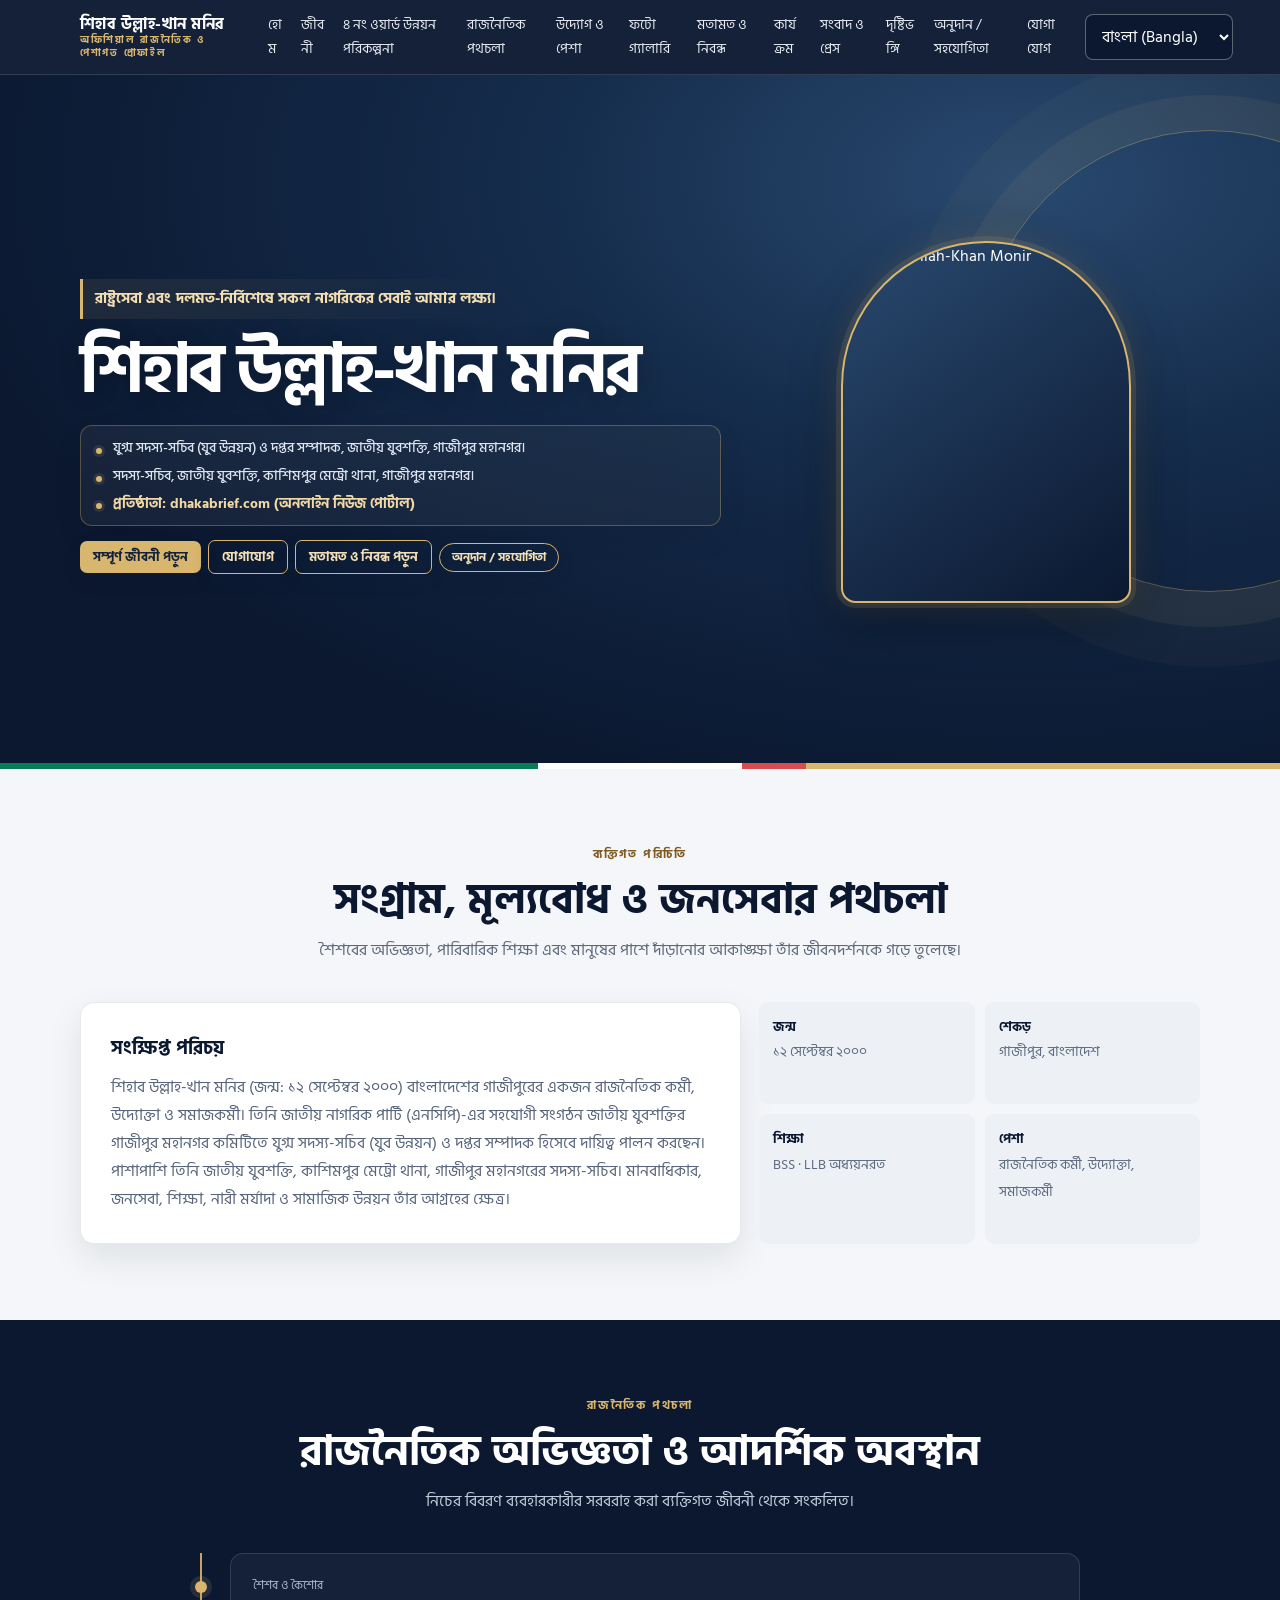
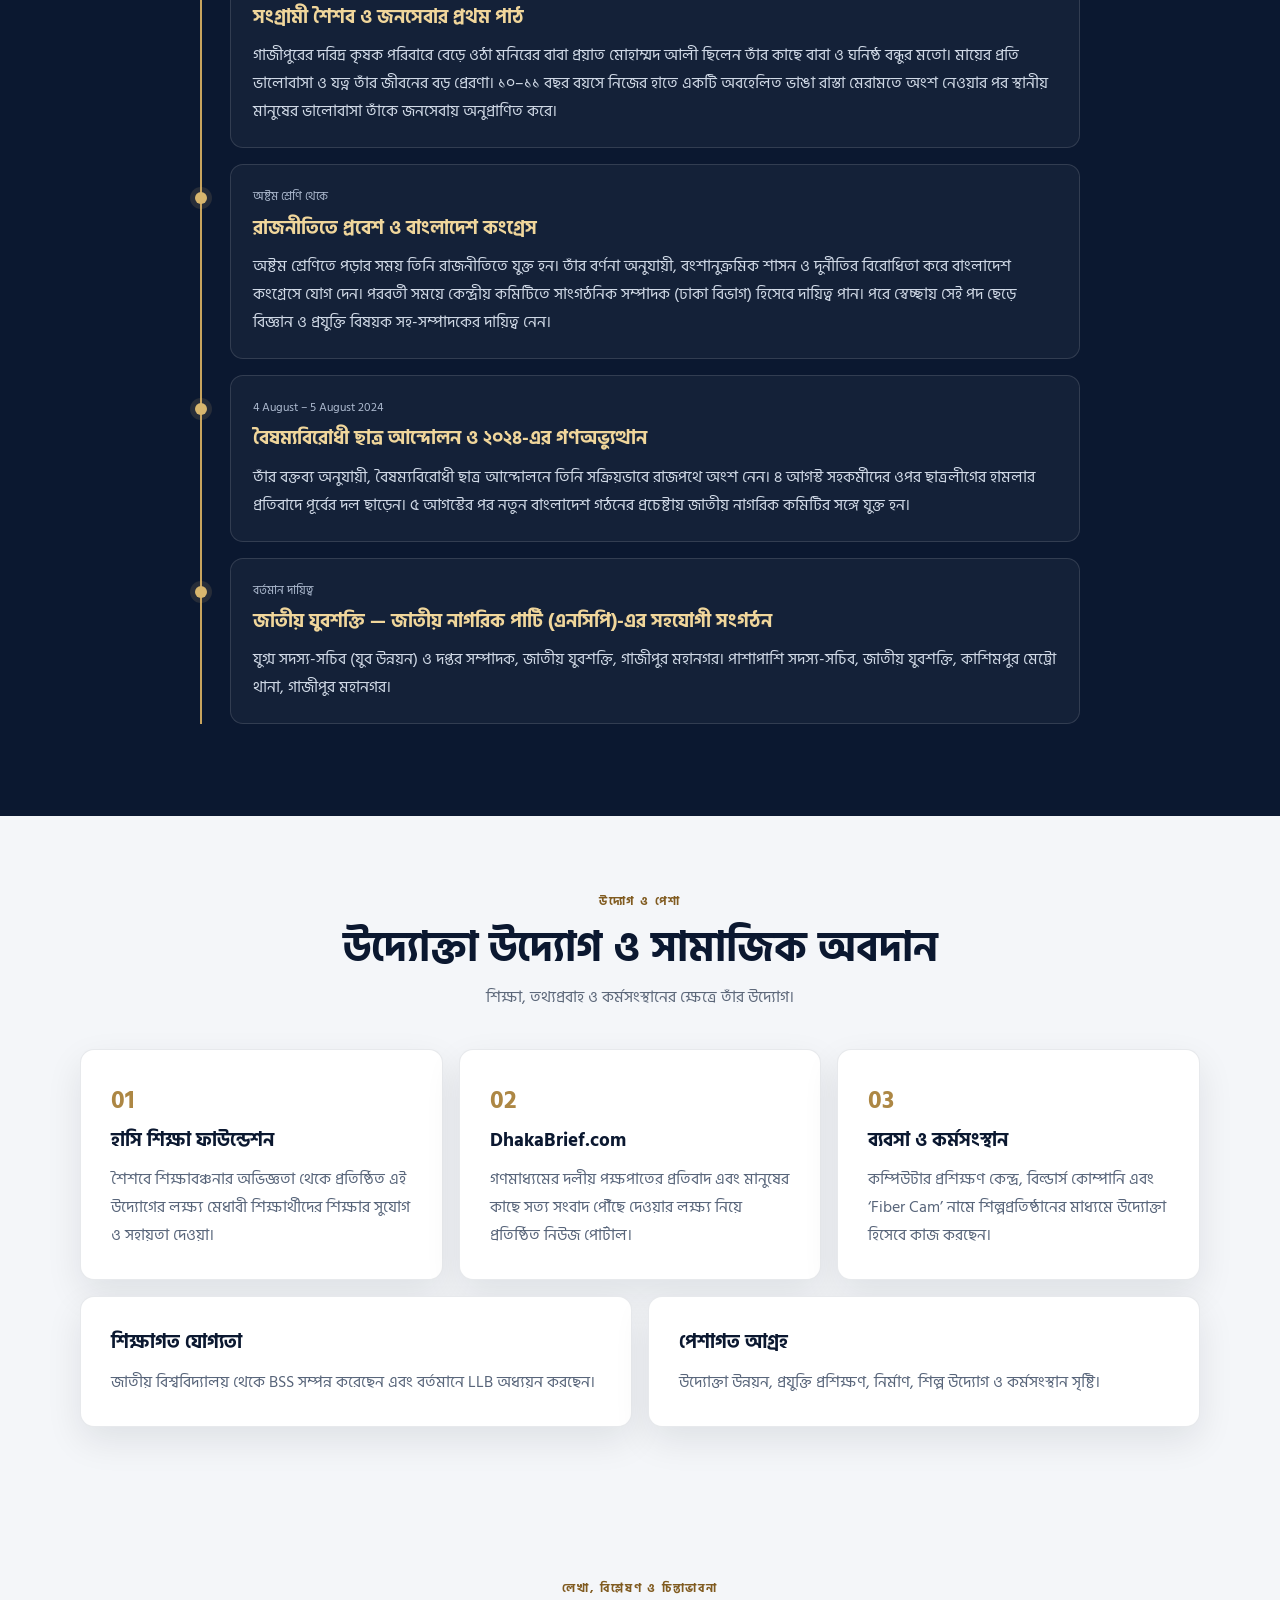
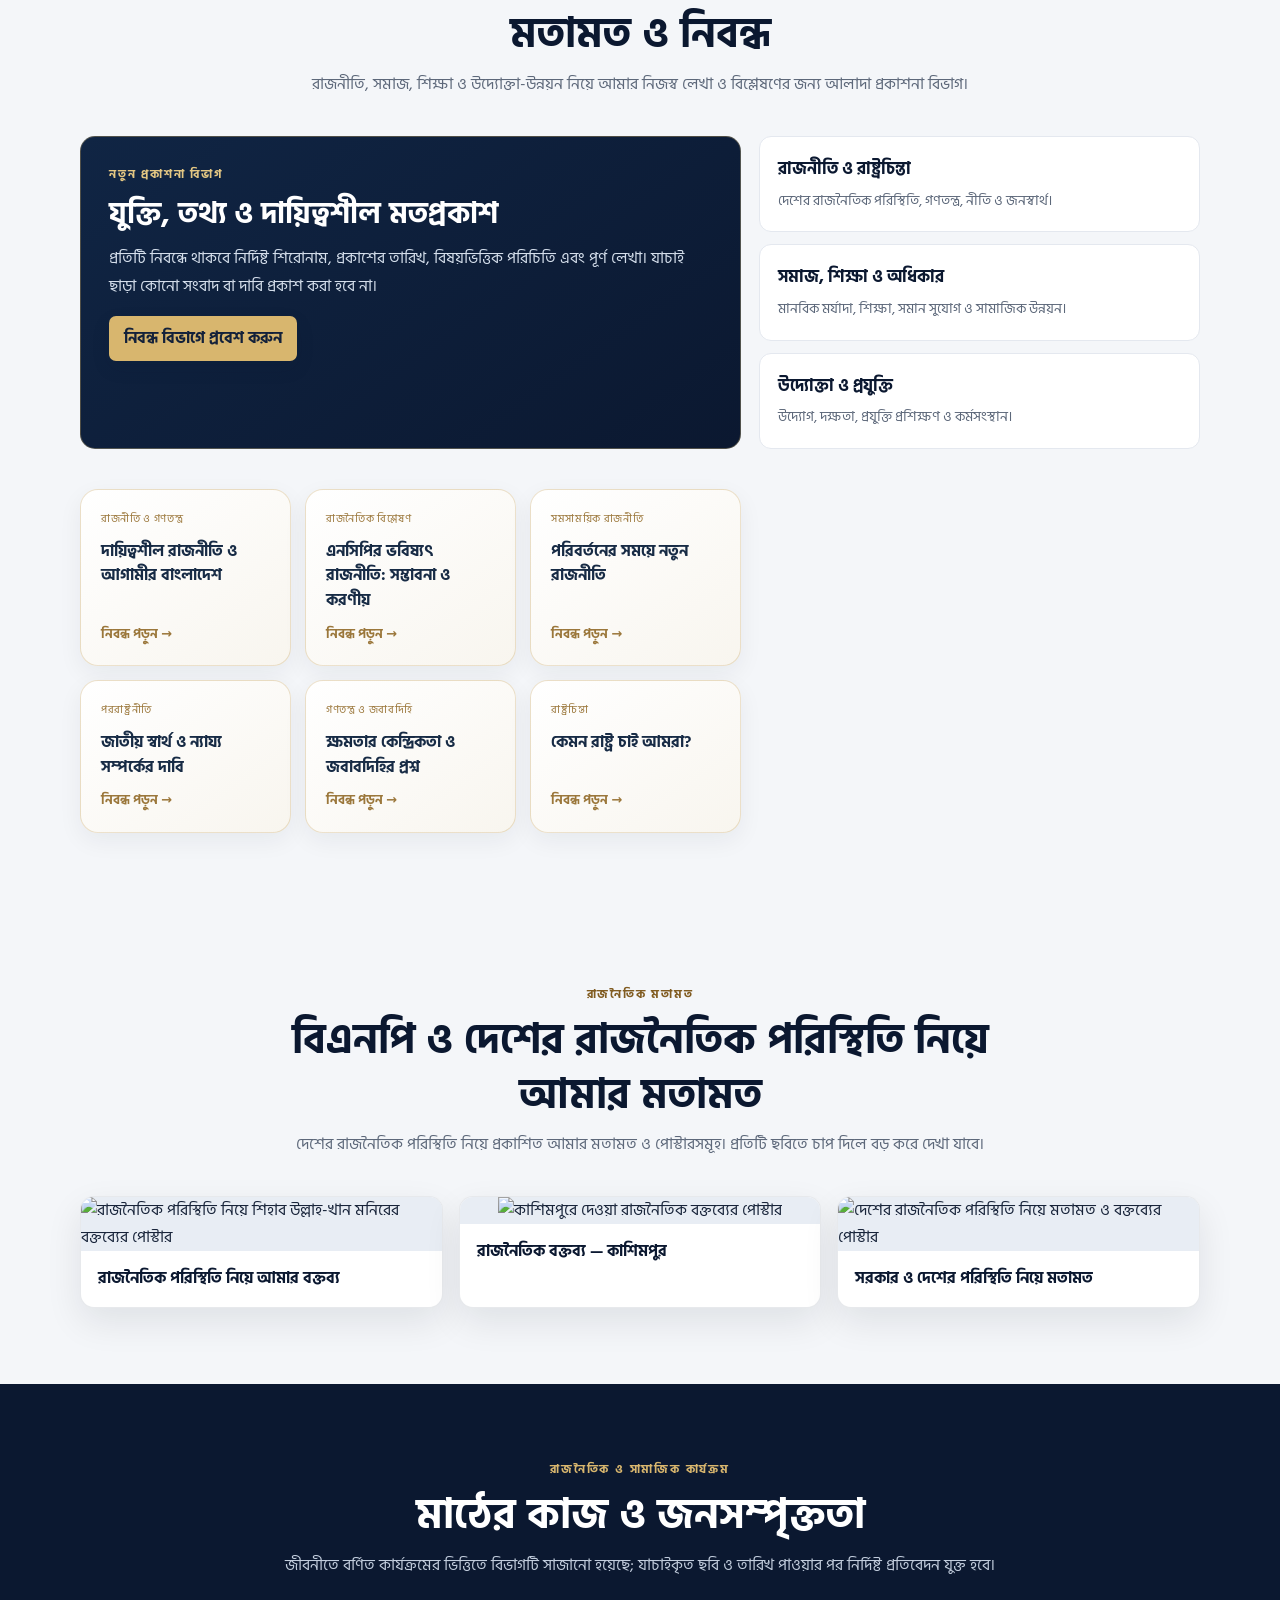
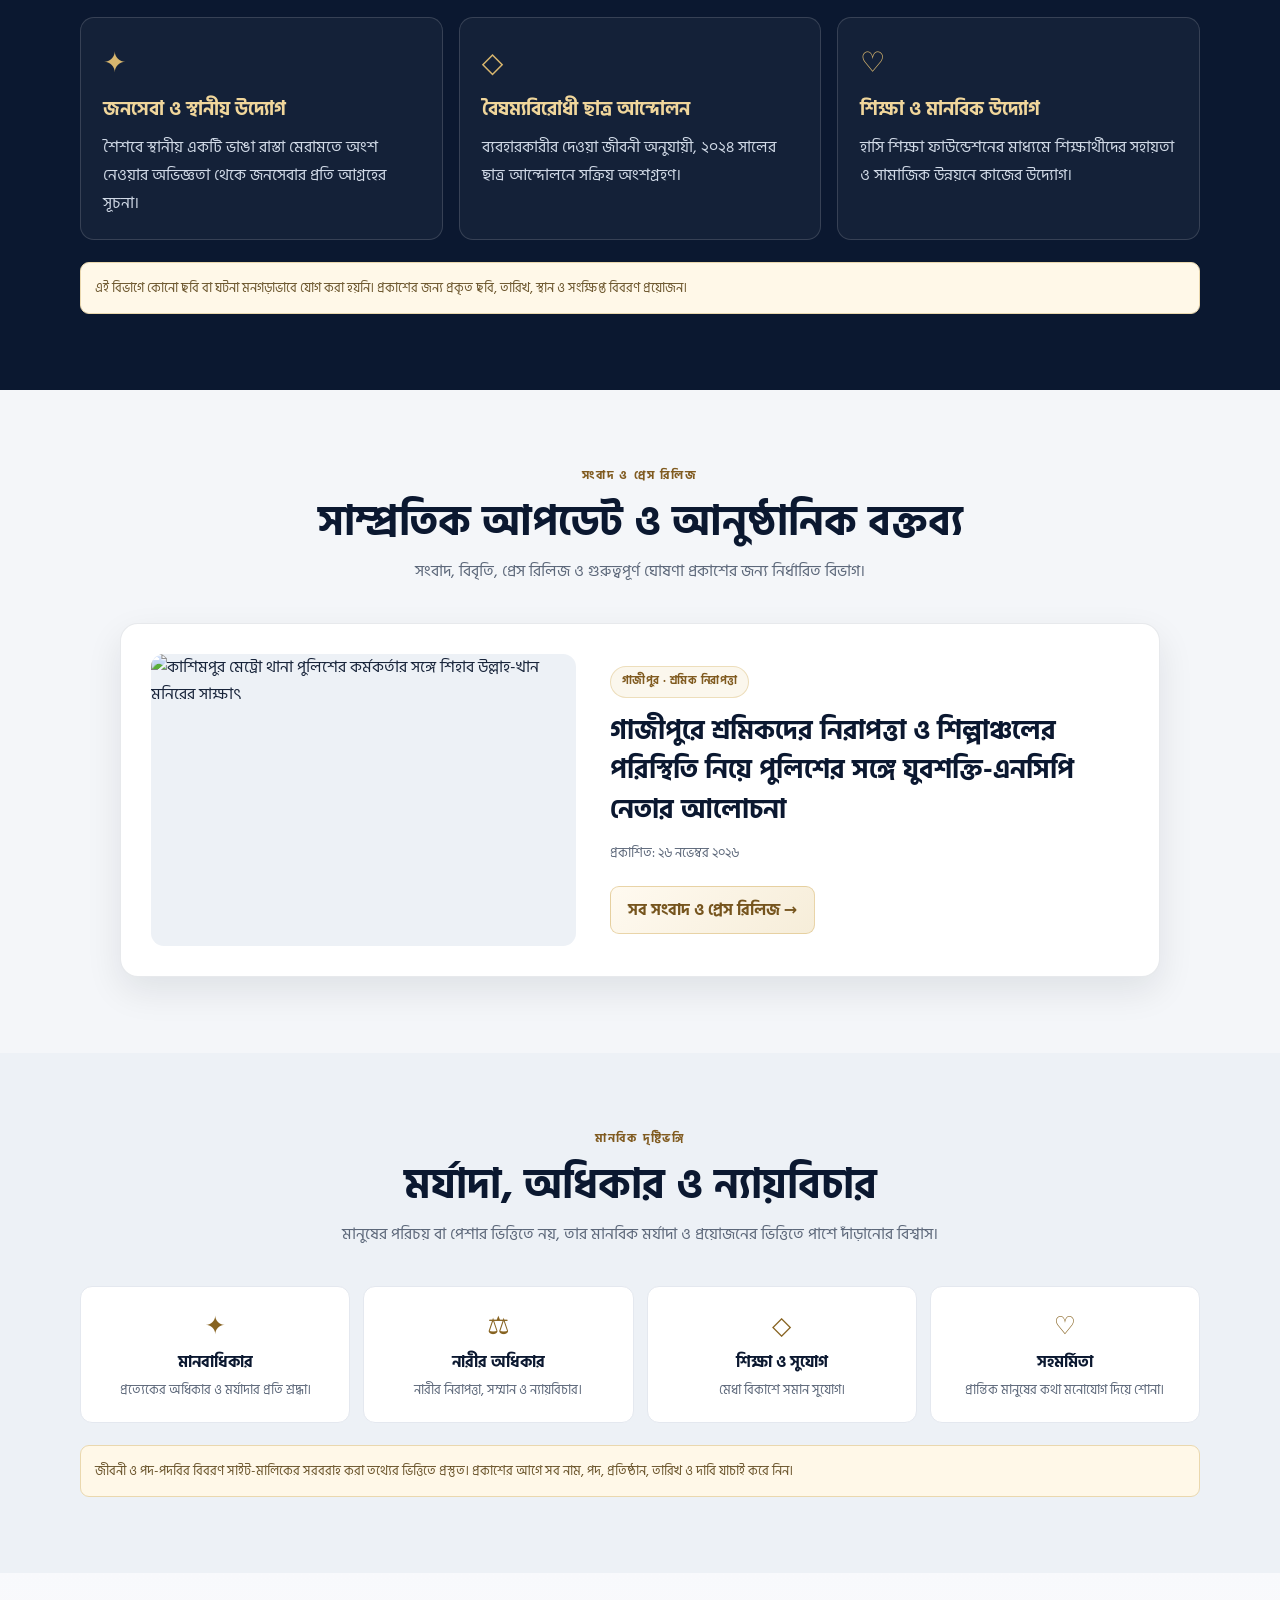
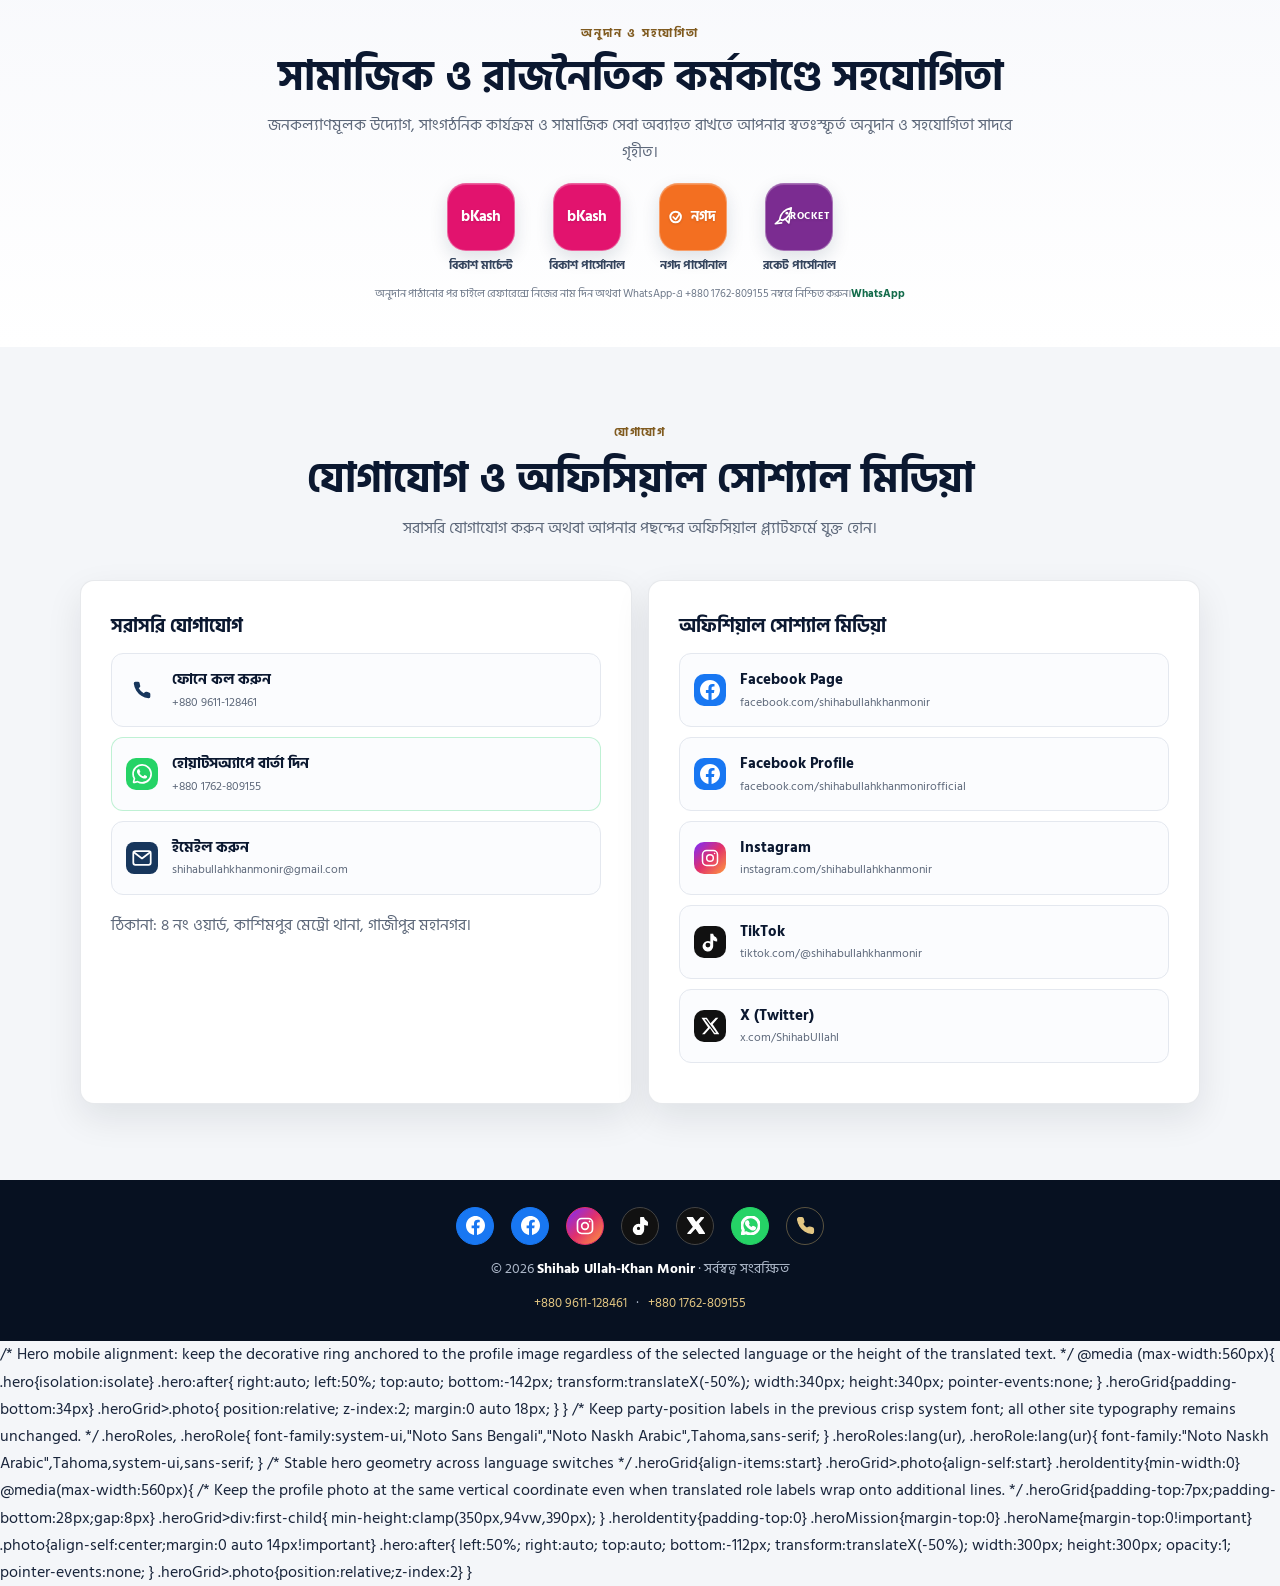
==== index.html @ fe9b2624 "Improve homepage mobile loading and LCP" ====
<!doctype html>
<html lang="bn">
<head>
<script id="site-language-bootstrap">
(function(){try{var l=localStorage.getItem("site-language")||localStorage.getItem("siteLang")||"bn";if(["bn","en","ur","ar"].indexOf(l)<0)l="bn";document.documentElement.lang=l;document.documentElement.dir=(l==="ar"||l==="ur")?"rtl":"ltr";document.documentElement.setAttribute("data-site-lang",l);}catch(e){}})();
</script>
<meta charset="utf-8"><meta name="viewport" content="width=device-width,initial-scale=1">
<meta name="description" content="শিহাব উল্লাহ-খান মনির (Shihab Ullah-Khan Monir) — গাজীপুরের রাজনৈতিক কর্মী ও উদ্যোক্তা। জীবনী, রাজনৈতিক ও সামাজিক কার্যক্রম, মতামত এবং যোগাযোগের তথ্য।">
<meta name="robots" content="index,follow,max-image-preview:large,max-snippet:-1,max-video-preview:-1">
<meta name="author" content="Shihab Ullah-Khan Monir">
<meta name="keywords" content="Shihab Ullah-Khan Monir, Shihabullahkhanmonir, shihabullahkhan, শিহাব উল্লাহ-খান মনির, শিহাব উল্লাহ খান মনির, Gazipur, Bangladesh">
<link rel="canonical" href="https://shihabullahkhanmonir.xyz/">
<link rel="preconnect" href="https://fonts.googleapis.com">
<link rel="preconnect" href="https://fonts.gstatic.com" crossorigin>
<link rel="preload" as="image" href="https://i.ibb.co.com/jk6SGzb1/1bab89fd2b944e85a7464611a137924f-1.webp" fetchpriority="high">
<link rel="preload" as="style" href="https://fonts.googleapis.com/css2?family=Hind+Siliguri:wght@400;500;600;700;800&family=Noto+Naskh+Arabic:wght@400;500;600;700&family=Noto+Nastaliq+Urdu:wght@400;500;600;700&display=swap" onload="this.onload=null;this.rel='stylesheet'">
<noscript><link rel="stylesheet" href="https://fonts.googleapis.com/css2?family=Hind+Siliguri:wght@400;500;600;700;800&family=Noto+Naskh+Arabic:wght@400;500;600;700&family=Noto+Nastaliq+Urdu:wght@400;500;600;700&display=swap"></noscript>
<meta property="og:type" content="profile">
<meta property="og:locale" content="bn_BD">
<meta property="og:title" content="শিহাব উল্লাহ-খান মনির | Shihab Ullah-Khan Monir — Official Profile">
<meta property="og:description" content="শিহাব উল্লাহ-খান মনির (Shihab Ullah-Khan Monir)-এর অফিসিয়াল ওয়েবসাইট। জীবনী, রাজনৈতিক ও পেশাগত পরিচিতি, উদ্যোগ, মতামত ও যোগাযোগ।">
<meta property="og:url" content="https://shihabullahkhanmonir.xyz/">

<meta name="twitter:title" content="শিহাব উল্লাহ-খান মনির | Shihab Ullah-Khan Monir">
<meta name="twitter:description" content="Official profile of Shihab Ullah-Khan Monir: biography, public work, initiatives and articles in Bangladesh.">
<meta name="theme-color" content="#0b1830">
<title>শিহাব উল্লাহ-খান মনির | Shihab Ullah-Khan Monir — Official Website</title>
<script type="application/ld+json">
{
  "@context": "https://schema.org",
  "@graph": [
    {
      "@type": "Person",
      "@id": "https://shihabullahkhanmonir.xyz/#person",
      "name": "শিহাব উল্লাহ-খান মনির",
      "alternateName": [
        "Shihab Ullah-Khan Monir",
        "Shihab Ullah Khan Monir",
        "Shihabullah Khan Monir",
        "Shihabullah-Khan Monir",
        "Shihabullahkhanmonir",
        "shihabullahkhanmonir",
        "Shihabullahkhan",
        "shihabullahkhan",
        "Shihab Ullah-Khan",
        "Shihab Ullah Khan",
        "Shihab Ullah Khan Monir",
        "Shihab Ullah Khan",
        "Monir",
        "শিহাব উল্লাহ-খান মনির",
        "শিহাব উল্লাহ খান মনির",
        "শিহাব উল্লাহ খান",
        "শিহাব উল্লাহ-খান",
        "মনির"
      ],
      "url": "https://shihabullahkhanmonir.xyz/",
      "email": "shihabullahkhanmonir@gmail.com",
      "telephone": "+8809611128461",
      "sameAs": [
        "https://www.facebook.com/shihabullahkhanmonir",
        "https://www.facebook.com/shihabullahkhanmonirofficial",
        "https://www.instagram.com/shihabullahkhanmonir",
        "https://www.tiktok.com/@shihabullahkhanmonir",
        "https://x.com/ShihabUllahl"
      ],
      "description": "Shihab Ullah-Khan Monir (শিহাব উল্লাহ-খান মনির) is a political activist, entrepreneur and social worker in Gazipur, Bangladesh."
    },
    {
      "@type": "WebSite",
      "@id": "https://shihabullahkhanmonir.xyz/#website",
      "url": "https://shihabullahkhanmonir.xyz/",
      "name": "শিহাব উল্লাহ-খান মনির | Shihab Ullah-Khan Monir",
      "alternateName": [
        "Shihab Ullah-Khan Monir",
        "Shihab Ullah Khan Monir",
        "Shihabullah Khan Monir",
        "Shihabullahkhanmonir",
        "shihabullahkhanmonir",
        "Shihabullahkhan",
        "shihabullahkhan",
        "শিহাব উল্লাহ-খান মনির",
        "শিহাব উল্লাহ খান মনির"
      ],
      "inLanguage": ["bn", "en", "ur", "ar"],
      "publisher": {
        "@id": "https://shihabullahkhanmonir.xyz/#person"
      }
    }
  ]
}
</script>
<style>
/* Web fonts load asynchronously from the document head. */

:root{--n:#0b1830;--n2:#142b4a;--g:#d8b66e;--r:#d84b50;--green:#087c54;--ink:#18243a;--muted:#5d687a;--bg:#f4f6f9;--line:#e4e8ef}
*{box-sizing:border-box;min-width:0}html,body,main,section{max-width:100vw;overflow-x:hidden}html{scroll-behavior:smooth}body{width:100%;margin:0;font:16px/1.8 system-ui,-apple-system,"Noto Sans Bengali","Hind Siliguri",sans-serif;color:var(--ink);background:var(--bg)}main{width:100%}a{color:inherit;text-decoration:none;overflow-wrap:anywhere}.wrap{width:min(1120px,92%);max-width:100%;margin:auto}img,svg,video{max-width:100%}h1,h2,h3,p,.note,.card,.activityCard{overflow-wrap:anywhere}
header{position:sticky;top:0;z-index:10;background:#0b1830f5;color:#fff;border-bottom:1px solid #ffffff20;backdrop-filter:blur(12px)}.nav{min-height:74px;display:flex;align-items:center;justify-content:space-between;gap:20px}.brand{font-weight:800;line-height:1.3;letter-spacing:.03em}.brand small{display:block;color:var(--g);font-size:10px;letter-spacing:.17em}nav{display:flex;gap:17px;font-size:14px;color:#e5eaf2}nav a:hover{color:var(--g)}button{cursor:pointer}.lang,.menu{background:#0b1830;color:#fff;border:1px solid #ffffff55;padding:8px 12px;border-radius:8px}.lang{cursor:pointer;font:inherit}.lang option{background:#0b1830;color:#fff}.menu{display:none}
.hero{color:white;background:radial-gradient(ellipse at 80% 15%,#29496f 0,#142b4a 35%,#0b1830 75%);position:relative;overflow:hidden}.hero:after{content:"";position:absolute;right:-160px;top:55px;width:460px;height:460px;border:1px solid #d8b66e66;border-radius:50%;box-shadow:0 0 0 35px #d8b66e10,0 0 0 75px #d8b66e08}.hero:before{content:"";position:absolute;left:0;bottom:0;width:100%;height:6px;background:linear-gradient(90deg,var(--green) 0 42%,#fff 42% 58%,var(--r) 58% 63%,var(--g) 63%)}.heroGrid{position:relative;z-index:1;display:grid;grid-template-columns:minmax(0,1.2fr) minmax(0,.8fr);gap:45px;align-items:center;padding:90px 0}.eyebrow{color:var(--g);letter-spacing:.15em;text-transform:uppercase;font-size:12px;font-weight:800}h1{font-size:clamp(40px,6vw,72px);line-height:1.12;margin:18px 0 8px;letter-spacing:-.04em}.latin{font:600 25px Georgia,serif;color:#f2dfb7}.hero p{color:#d4deeb;max-width:650px}.slogan{border-left:3px solid var(--g);padding-left:15px;color:#f3e6ca;margin:25px 0}.btn{display:inline-block;background:var(--g);color:#13213a;padding:10px 18px;border-radius:7px;font-weight:800;margin:5px 8px 0 0}.btn.outline{background:transparent;color:white;border:1px solid #ffffff70}.heroActions{display:flex;flex-wrap:wrap;align-items:center;gap:10px;margin-top:8px}.heroActions .btn{margin:0}.heroActions .btn.outline{background:transparent;color:#f2dfb7;border:1px solid #d8b66e}
.photo{width:min(310px,100%);aspect-ratio:4/5;margin:auto;border:1px solid #d8b66e99;border-radius:160px 160px 16px 16px;background:linear-gradient(145deg,#29496f,#0b1830);display:grid;place-items:center;overflow:hidden;padding:0;box-shadow:0 25px 70px #0005}.profilePhoto{width:100%;height:100%;object-fit:cover;object-position:top center;display:block}
section{padding:76px 0}.head{text-align:center;max-width:760px;margin:0 auto 38px}.head h2{font-size:clamp(28px,4vw,42px);line-height:1.3;color:var(--n);margin:8px 0}.head p{color:var(--muted);margin:0}.gold{color:#805b20}.grid2{display:grid;grid-template-columns:1.2fr .8fr;gap:18px}.panel,.card{background:#fff;border:1px solid var(--line);border-radius:14px;padding:24px;box-shadow:0 12px 32px #0b18300a}.panel h3,.card h3{color:var(--n);margin:0 0 9px}.panel p,.card p{color:#58657a;margin:0}.facts{display:grid;grid-template-columns:1fr 1fr;gap:10px}.fact{padding:14px;background:#edf1f6;border-radius:9px}.fact b{display:block;color:var(--n);font-size:13px}.fact span{font-size:14px;color:#5e6b80}
.dark{background:var(--n);color:white}.dark .head h2{color:white}.dark .head p{color:#c1ccdc}.timeline{max-width:880px;margin:auto;border-left:2px solid #c8a45e;padding-left:28px}.event{position:relative;background:#ffffff0a;border:1px solid #ffffff20;border-radius:13px;padding:22px;margin:0 0 16px}.event:before{content:"";position:absolute;left:-36px;top:27px;width:12px;height:12px;background:var(--g);border-radius:50%;box-shadow:0 0 0 5px #d8b66e22}.event h3{color:#f0d69b;margin:0 0 7px;font-size:19px}.event p{color:#d0d9e6;margin:0}.date{font-size:12px;color:#aebbd0;margin-bottom:5px}
.cards{display:grid;grid-template-columns:repeat(3,1fr);gap:16px}.num{font:700 25px Georgia;color:#ad8744}.card h3{margin:4px 0 8px}.lower{display:grid;grid-template-columns:1fr 1fr;gap:16px;margin-top:16px}.values{display:grid;grid-template-columns:repeat(4,1fr);gap:13px}.value{text-align:center;background:white;border:1px solid var(--line);border-radius:12px;padding:19px 12px}.value strong{display:block;color:var(--n)}.value span{font-size:13px;color:var(--muted)}.symbol{font-size:25px;color:#876321}
.note{background:#fff8e8;border:1px solid #ead8ae;padding:14px;border-radius:9px;color:#6b552c;font-size:13px;margin-top:22px}.contact{display:grid;grid-template-columns:1fr 1fr;gap:16px}.contact .panel p{margin:5px 0;color:var(--muted)}.galleryGrid{display:grid;grid-template-columns:repeat(3,1fr);gap:16px}.blogTeaser{display:grid;grid-template-columns:1.2fr .8fr;gap:18px;align-items:stretch}.blogFeature{background:linear-gradient(145deg,#102544,#0b1830);color:#fff;border:1px solid #d8b66e55;border-radius:15px;padding:28px}.blogFeature .eyebrow{color:#e4c783}.blogFeature h3{font-size:clamp(22px,3vw,30px);line-height:1.35;margin:9px 0;color:#fff}.blogFeature p{color:#d4deeb;margin:0 0 16px}.blogTopics{display:grid;gap:12px}.blogTopic{background:#fff;border:1px solid var(--line);border-radius:12px;padding:18px}.blogTopic h3{color:var(--n);margin:0 0 5px;font-size:17px}.blogTopic p{color:var(--muted);margin:0;font-size:14px}.blogLink{display:inline-block;background:var(--g);color:#13213a;padding:9px 15px;border-radius:7px;font-weight:800}.blogPage{max-width:900px;margin:0 auto}.blogIntro{background:#fff;border:1px solid var(--line);border-radius:15px;padding:24px}.blogIntro h3{color:var(--n);margin:0 0 8px}.blogIntro p{color:var(--muted);margin:0}.galleryItem{margin:0;background:#fff;border:1px solid var(--line);border-radius:14px;overflow:hidden;box-shadow:0 12px 32px #0b18300a}.galleryItem a{display:grid;place-items:center;background:#e8edf4}.galleryItem img{display:block;width:auto;max-width:100%;height:auto;max-height:520px;object-fit:contain;object-position:center;background:#e8edf4}.galleryItem figcaption{padding:14px 17px;color:var(--n);font-weight:700}.emptyMedia{min-height:210px;display:grid;place-items:center;text-align:center;padding:24px;background:linear-gradient(145deg,#eaf0f7,#f8f9fb);color:#68758a}.emptyMedia span{display:block;font-size:36px;color:#ad8744}.activityGrid{display:grid;grid-template-columns:repeat(3,1fr);gap:16px}.activityCard{border:1px solid #ffffff25;border-radius:14px;padding:22px;background:#ffffff0a}.activityCard .symbol{font-size:28px;color:var(--g)}.activityCard h3{color:#f0d69b;margin:7px 0}.activityCard p{color:#d0d9e6;margin:0}.newsList{max-width:900px;margin:auto}.newsEmpty{padding:34px;text-align:center;border:1px dashed #c6ceda;border-radius:14px;background:#fff}.newsEmpty .symbol{font-size:38px}.newsEmpty h3{color:var(--n);margin:8px 0}.newsEmpty p{color:var(--muted);margin:0 0 15px}.newsEmpty a{display:inline-block;color:#17365c;font-weight:700;border-bottom:1px solid var(--g)}footer{background:#071121;color:#aeb9ca;text-align:center;padding:27px 0;font-size:14px}footer b{color:white}
.navBackdrop{display:none}@media(max-width:850px){header{backdrop-filter:none;position:relative;z-index:1002}nav{display:none;position:absolute;top:100%;left:0;right:0;background:var(--n);padding:14px 4% 20px;flex-direction:column;z-index:1002;max-height:calc(100vh - 74px);overflow-y:auto;box-shadow:0 18px 35px #0005}nav.open{display:flex}.mobileNavHead{display:flex;align-items:center;justify-content:space-between;padding:4px 0 14px;margin-bottom:5px;border-bottom:1px solid #ffffff30;color:#fff;font-weight:800}.navClose{display:inline-flex;align-items:center;justify-content:center;width:38px;height:38px;border:1px solid #d8b66e88;border-radius:8px;background:transparent;color:#f2dfb7;font-size:22px;line-height:1;cursor:pointer}.navBackdrop{display:block;position:fixed;inset:0;background:#02091499;z-index:1001;opacity:0;visibility:hidden;transition:opacity .18s ease,visibility .18s ease}.navBackdrop.open{opacity:1;visibility:visible}.menu{display:inline-block}.heroGrid,.grid2,.contact{grid-template-columns:1fr}.photo{max-width:250px}.cards{grid-template-columns:1fr 1fr}.galleryGrid{grid-template-columns:1fr 1fr}.values{grid-template-columns:1fr 1fr}}@media(min-width:851px){.mobileNavHead{display:none}.navClose{display:none}}
@media(max-width:560px){html,body,main,section{width:100%;max-width:100vw;overflow-x:hidden}.wrap{width:calc(100% - 32px);max-width:100%;margin-left:auto;margin-right:auto}.nav{min-height:66px;flex-direction:row;flex-wrap:nowrap;gap:8px}.brand{font-size:12px;min-width:0;flex:1 1 auto}.brand small{max-width:165px;font-size:9px;line-height:1.3;letter-spacing:.08em;text-wrap:balance}.navActions{display:flex;flex-direction:row;align-items:center;justify-content:flex-end;gap:8px;flex:0 0 auto;white-space:nowrap}.lang,.menu{margin:0;flex:0 0 auto}.heroGrid{grid-template-columns:minmax(0,1fr);gap:24px;padding:55px 0 76px}.heroGrid>*{min-width:0;max-width:100%}h1{font-size:clamp(32px,9vw,42px);letter-spacing:-.035em}.heroActions{gap:8px}.heroActions .btn{max-width:100%;white-space:normal}.photo{margin:0 auto 20px}.cards,.lower,.galleryGrid,.activityGrid{grid-template-columns:minmax(0,1fr);width:100%}.card,.activityCard,.panel,.note{width:100%;max-width:100%;min-width:0}.note{overflow-wrap:anywhere}section{padding:55px 0}.latin{font-size:20px}}
.rtl{direction:rtl;text-align:right;font-family:system-ui,"Noto Nastaliq Urdu","Noto Naskh Arabic",Tahoma,serif}.rtl .heroGrid,.rtl .grid2,.rtl .contact,.rtl .blogTeaser{direction:rtl}.rtl .slogan{border-left:0;border-right:3px solid var(--g);padding-left:0;padding-right:15px}.rtl .timeline{border-left:0;border-right:2px solid #c8a45e;padding-left:0;padding-right:28px}.rtl .event:before{left:auto;right:-36px}.rtl .note{direction:rtl}.rtl nav{direction:rtl}.rtl .blogFeature,.rtl .blogTopic,.rtl .panel,.rtl .card,.rtl .fact,.rtl .activityCard,.rtl .contact,.rtl .article-card{text-align:right}@media(prefers-reduced-motion:reduce){html{scroll-behavior:auto}*,*::before,*::after{scroll-behavior:auto!important;animation-duration:.01ms!important;animation-iteration-count:1!important;transition-duration:.01ms!important}}.contact .panel{min-width:0}.socialCard{display:flex;align-items:center;gap:14px;width:100%;min-width:0;padding:13px 14px;margin:10px 0;border:1px solid var(--line);border-radius:12px;background:#fbfcfe;color:var(--n);text-decoration:none;transition:transform .18s ease,border-color .18s ease,background .18s ease,box-shadow .18s ease}.socialCard:hover{transform:translateY(-2px);border-color:var(--g);background:#fffaf0;box-shadow:0 8px 22px #0b183012}.socialCard svg{width:27px;height:27px;flex:0 0 27px;fill:currentColor;stroke:currentColor;stroke-width:1.8;stroke-linecap:round;stroke-linejoin:round;color:#17365c}.socialCard span{display:flex;flex-direction:column;min-width:0;overflow-wrap:anywhere}.socialCard b{font-size:15px;color:var(--n)}.socialCard small{font-size:12px;color:var(--muted);overflow-wrap:anywhere}.contactAddress{margin-top:16px!important;overflow-wrap:anywhere}.footerInner{display:flex;flex-direction:column;align-items:center;gap:12px}.footerSocial{display:flex;align-items:center;justify-content:center;gap:17px;flex-wrap:wrap}.footerSocial a{display:inline-flex;align-items:center;justify-content:center;width:38px;height:38px;border:1px solid #d8b66e66;border-radius:50%;color:#e4c783;transition:background .18s ease,color .18s ease,transform .18s ease}.footerSocial a:hover{background:var(--g);color:#0b1830;transform:translateY(-2px)}.footerSocial svg{width:19px;height:19px;fill:currentColor;stroke:currentColor;stroke-width:1.7;stroke-linecap:round;stroke-linejoin:round}.footerNumbers{display:flex;gap:9px;flex-wrap:wrap;justify-content:center;font-size:13px}.footerNumbers a{color:#e4c783}.footerNumbers a:hover{text-decoration:underline}@media(max-width:560px){.socialCard{padding:12px;gap:11px}.socialCard svg{width:24px;height:24px;flex-basis:24px}.socialCard small{font-size:11px}.footerSocial{gap:10px}.footerNumbers{font-size:12px}}
/* Compact donation / support section */
.donationSection{overflow-x:hidden;scroll-margin-top:90px;padding-top:clamp(30px,4vw,52px);padding-bottom:clamp(28px,3.5vw,44px);background:linear-gradient(180deg,#f8f9fc 0%,#fff 100%)}
.donationSection,.donationSection *{box-sizing:border-box;min-width:0}
.donationSection .donationHead{max-width:820px;margin:0 auto 18px;text-align:center}
.donationSection .donationHead h2{margin:5px 0 8px}
.donationSection .donationHead p{margin:0 auto;max-width:760px;line-height:1.65}
.donationOptions{display:flex;flex-wrap:wrap;align-items:flex-start;justify-content:center;gap:12px 16px;width:100%;max-width:560px;margin:0 auto}
.donationOption{appearance:none;-webkit-appearance:none;display:flex;flex:0 1 78px;flex-direction:column;align-items:center;justify-content:flex-start;gap:6px;padding:0;border:0;background:transparent;color:#102544;cursor:pointer;text-align:center}
.donationLogo{display:grid;place-items:center;width:58px;height:58px;flex:0 0 58px;border-radius:17px;color:#fff;box-shadow:0 4px 12px #10254418;transition:transform .16s ease,box-shadow .16s ease}
.donationLogo svg{display:block;width:38px;height:38px;max-width:100%}
.bkashLogo{background:#e2136e}.nagadLogo{background:#f6921e}.rocketLogo{background:#8c3494}

/* Refined payment and social brand marks */
.donationLogo{width:64px;height:64px;flex-basis:64px;border-radius:18px;overflow:hidden}
.donationLogo svg{width:54px;height:38px;overflow:visible}
.bkashLogo{background:#e2136e;color:#fff}
.nagadLogo{background:#f36f21;color:#fff}
.rocketLogo{background:#7b2c91;color:#fff}
.socialCard svg{width:32px;height:32px;flex-basis:32px;padding:6px;border-radius:10px;box-sizing:border-box;stroke:none}
.socialCard svg.facebookIcon,.socialCard.facebookIcon svg{background:#1877f2;color:#fff;fill:#fff}
.socialCard svg.instagramIcon,.socialCard.instagramIcon svg{background:linear-gradient(135deg,#7b2cff,#e1306c,#ff9a3d);color:#fff;fill:none;stroke:#fff}
.socialCard svg.tiktokIcon,.socialCard.tiktokIcon svg{background:#111;color:#fff;fill:#fff}
.socialCard svg.xIcon,.socialCard.xIcon svg{background:#111;color:#fff;fill:#fff}
.socialCard svg.whatsappIcon,.socialCard.whatsappIcon svg{background:#25d366;color:#fff;fill:#fff}
.footerSocial a.facebookIcon{background:#1877f2;color:#fff;border-color:#1877f2}
.footerSocial a.instagramIcon{background:linear-gradient(135deg,#7b2cff,#e1306c,#ff9a3d);color:#fff;border-color:#e1306c}
.footerSocial a.tiktokIcon,.footerSocial a.xIcon{background:#111;color:#fff;border-color:#444}
.footerSocial a.whatsappIcon{background:#25d366;color:#fff;border-color:#25d366}
/* Clear, consistent contact and footer brand icons */
.socialCard svg.emailIcon{display:block;background:#17365c;color:#fff;fill:none;stroke:#fff;stroke-width:1.9;padding:5px;border-radius:8px;overflow:visible}
.footerSocial a{flex:0 0 38px;width:38px;height:38px;padding:0}
.footerSocial a.facebookIcon svg{width:19px;height:19px;fill:#fff;stroke:none}
.footerSocial a.instagramIcon svg{width:20px;height:20px;fill:none;stroke:#fff;stroke-width:2;stroke-linecap:round;stroke-linejoin:round}
.footerSocial a.facebookIcon:hover,.footerSocial a.instagramIcon:hover,.footerSocial a.tiktokIcon:hover,.footerSocial a.xIcon:hover,.footerSocial a.whatsappIcon:hover{filter:brightness(1.08);color:#fff;transform:translateY(-2px)}

.donationOption:hover .donationLogo,.donationOption:focus-visible .donationLogo{transform:translateY(-3px);box-shadow:0 8px 18px #10254428}
.donationOption:focus-visible{outline:2px solid #c9a75f;outline-offset:4px;border-radius:8px}
.donationLabel{display:block;max-width:100%;white-space:nowrap;overflow:hidden;text-overflow:clip;font-size:11px;line-height:1.35;font-weight:700;color:#34445d}
.donationCopyNotice{display:flex;flex-wrap:wrap;align-items:center;justify-content:center;gap:6px 10px;width:fit-content;max-width:100%;margin:16px auto 0;padding:9px 14px;border:1px solid #d9c18a;border-radius:9px;background:#fff9eb;color:#34445d;font-size:13px;line-height:1.45;text-align:center}
.donationCopyNotice[hidden]{display:none}
.donationNoticeIcon{display:grid;place-items:center;width:19px;height:19px;flex:0 0 19px;border-radius:50%;background:#1c805b;color:white;font-size:12px;font-weight:900}
.donationCopyNotice strong{white-space:nowrap;color:#102544;font-size:14px;letter-spacing:.03em}
.donationCompactNote{margin:12px auto 0;max-width:650px;text-align:center;color:#6c7788;font-size:11px;line-height:1.55}
.donationCompactNote a{color:#126b4a;font-weight:800;text-decoration:none;white-space:nowrap}
.donationCompactNote a:hover{text-decoration:underline}
@media(max-width:480px){.donationSection{padding-top:27px;padding-bottom:25px}.donationSection .donationHead{margin-bottom:15px}.donationSection .donationHead p{font-size:13px;line-height:1.55}.donationOptions{gap:11px 10px;max-width:360px}.donationOption{flex-basis:72px;gap:5px}.donationLogo{width:52px;height:52px;flex-basis:52px;border-radius:15px}.donationLogo svg{width:34px;height:34px}.donationLabel{font-size:10px}.donationCopyNotice{margin-top:13px;padding:8px 11px;font-size:12px}.donationCompactNote{margin-top:10px;font-size:10px}}
@media(prefers-reduced-motion:reduce){.donationLogo{transition:none}}
/* Premium single-name hero identity */
.heroIdentity{max-width:760px;min-width:0;padding:clamp(18px,2.5vw,28px) 0 8px}
.heroMission{display:inline-block;max-width:700px;margin:0 0 18px;padding:10px 15px;border-left:3px solid var(--g);border-radius:0 8px 8px 0;background:linear-gradient(90deg,#d8b66e18,transparent);color:#f3dfb3;font-size:clamp(14px,1.45vw,17px);font-weight:650;line-height:1.85;letter-spacing:.005em;overflow-wrap:anywhere}
.heroName{margin:0 0 19px!important;color:#fff;font-size:clamp(38px,5.7vw,68px);font-weight:800;line-height:1.22;letter-spacing:-.035em;text-wrap:balance;overflow-wrap:anywhere;text-shadow:0 3px 24px #0003}
.heroRoles{display:grid;gap:9px;max-width:700px;padding:15px 18px;border:1px solid #d8b66e55;border-radius:12px;background:linear-gradient(135deg,#ffffff0d,#d8b66e0a);box-shadow:0 12px 30px #00000012}
.heroRole{position:relative;padding-left:17px;color:#dce5f1;font-size:clamp(13px,1.2vw,15px);font-weight:500;line-height:1.75;overflow-wrap:anywhere;word-break:normal}
.heroRole:before{content:"";position:absolute;left:0;top:.78em;width:6px;height:6px;border-radius:50%;background:var(--g);box-shadow:0 0 0 3px #d8b66e20}
.heroFounder{color:#f1d9a5;font-weight:650}
.rtl .heroMission{border-left:0;border-right:3px solid var(--g);border-radius:8px 0 0 8px}
.rtl .heroRole{padding-left:0;padding-right:17px}
.rtl .heroRole:before{left:auto;right:0}
@media(max-width:560px){.heroIdentity{padding:8px 0 2px}.heroMission{display:block;width:100%;margin-bottom:15px;padding:9px 12px;font-size:14px;line-height:1.8}.heroName{font-size:clamp(34px,9.2vw,44px);line-height:1.3;margin-bottom:15px!important;letter-spacing:-.025em}.heroRoles{gap:8px;padding:12px 13px}.heroRole{font-size:13px;line-height:1.8}}

/* Compact hero layout refinement */
.heroGrid{gap:30px;padding:52px 0 44px}
.heroIdentity{padding:10px 0 3px}
.heroMission{margin-bottom:11px;padding:8px 12px;font-size:clamp(13px,1.3vw,15px);line-height:1.6}
.heroName{margin-bottom:12px!important}
.heroRoles{gap:6px;padding:11px 15px}
.heroRole{font-size:clamp(12px,1.1vw,14px);line-height:1.55}
.heroActions{gap:7px;margin-top:11px}
.heroActions .btn{padding:8px 13px;font-size:13px;line-height:1.25;border-radius:7px}
.heroActions .btn[href="#donation"]{padding:6px 12px;font-size:12px;border-radius:999px}
.photo{width:min(290px,100%)}
@media(max-width:560px){
 .heroGrid{grid-template-columns:minmax(0,1fr);gap:10px;padding:16px 0 22px}
 .heroIdentity{padding:0 0 1px}
 .heroMission{margin-bottom:8px;padding:7px 10px;font-size:12px;line-height:1.5}
 .heroName{font-size:clamp(33px,8.8vw,41px);line-height:1.16;margin-bottom:9px!important}
 .heroRoles{gap:5px;padding:8px 11px;border-radius:10px}
 .heroRole{font-size:11.5px;line-height:1.48;padding-left:14px}
 .heroRole:before{width:5px;height:5px;top:.72em}
 .rtl .heroRole{padding-left:0;padding-right:14px}
 .heroActions{display:grid;grid-template-columns:repeat(3,minmax(0,1fr));gap:6px;margin-top:8px;width:100%}
 .heroActions .btn{display:flex;align-items:center;justify-content:center;min-width:0;min-height:38px;padding:7px 5px;font-size:10px;line-height:1.25;text-align:center;white-space:normal;overflow-wrap:anywhere;margin:0}
 .heroActions .btn[href="#donation"]{grid-column:1/-1;justify-self:center;min-height:30px;padding:5px 13px;font-size:10px;white-space:nowrap}
 .photo{width:min(218px,68vw);max-width:218px;margin:0 auto 2px}
}


.page-backbar{width:min(1180px,calc(100% - 32px));margin:18px auto 22px;display:flex;align-items:center;gap:12px;flex-wrap:wrap;position:relative;z-index:2}.page-backbar a,.page-backbar button{appearance:none;border:1px solid rgba(190,150,75,.48);border-radius:999px;padding:11px 19px;display:inline-flex;align-items:center;gap:9px;text-decoration:none;font:600 14px/1.2 inherit;cursor:pointer;transition:transform .2s ease,box-shadow .2s ease}.page-back-home{color:#fff!important;background:linear-gradient(135deg,#142b49,#203e61);box-shadow:0 7px 22px rgba(9,25,45,.18)}.page-back-previous{color:#18324f!important;background:linear-gradient(135deg,#fff,#f7f1e6)}.page-backbar a:hover,.page-backbar button:hover{transform:translateY(-2px);box-shadow:0 10px 25px rgba(9,25,45,.2)}.page-backbar .back-icon{font-size:18px;line-height:1}@media(max-width:600px){.page-backbar{width:calc(100% - 24px);margin:13px auto 18px;gap:8px}.page-backbar a,.page-backbar button{padding:10px 14px;font-size:13px}}

.home-article-grid{display:grid;grid-template-columns:repeat(3,minmax(0,1fr));gap:14px;margin-top:22px}.home-article-card{display:flex;flex-direction:column;gap:10px;padding:20px;border:1px solid rgba(190,150,75,.28);border-radius:18px;background:linear-gradient(145deg,rgba(255,255,255,.96),rgba(248,245,238,.96));text-decoration:none;color:#172b45;box-shadow:0 8px 24px rgba(18,35,56,.06);transition:transform .2s,box-shadow .2s}.home-article-card:hover{transform:translateY(-3px);box-shadow:0 13px 30px rgba(18,35,56,.12)}.home-article-card>span:first-child{font-size:11px;letter-spacing:.06em;text-transform:uppercase;color:#9b773b}.home-article-card strong{font-size:16px;line-height:1.55}.home-article-card>span:last-child{margin-top:auto;color:#9b773b;font-size:13px;font-weight:700}@media(max-width:800px){.home-article-grid{grid-template-columns:repeat(2,minmax(0,1fr))}}@media(max-width:540px){.home-article-grid{grid-template-columns:1fr}}
/* Donation polish and English single-line hero name */
.donationOptions{gap:14px 18px}
.donationOption{flex-basis:88px;gap:7px}
.donationLogo{width:68px;height:68px;flex-basis:68px;border-radius:19px;overflow:hidden;border:1px solid #ffffff55;box-shadow:0 7px 18px #10254422,inset 0 1px 0 #ffffff35}
.donationLogo svg{width:58px;height:42px;max-width:calc(100% - 8px);max-height:calc(100% - 10px);display:block;overflow:visible;filter:drop-shadow(0 1px 1px #0002)}
.donationLabel{font-size:12px;line-height:1.35;white-space:normal;overflow-wrap:anywhere;text-align:center}
html[lang="en"] .heroName{white-space:nowrap;overflow-wrap:normal;word-break:keep-all;text-wrap:nowrap;font-size:clamp(30px,4.4vw,54px);letter-spacing:-.05em;line-height:1.15}
@media(max-width:560px){
  .donationOptions{gap:11px 9px;max-width:370px}
  .donationOption{flex-basis:82px;gap:5px}
  .donationLogo{width:58px;height:58px;flex-basis:58px;border-radius:16px}
  .donationLogo svg{width:50px;height:36px;max-width:calc(100% - 6px)}
  .donationLabel{font-size:10px;line-height:1.3}
  html[lang="en"] .heroName{font-size:clamp(19px,6.1vw,32px);letter-spacing:-.055em;line-height:1.16}
}

/* Premium, responsive news feature card */
.newsSection{overflow-x:clip}
.newsSection .newsList{width:100%;max-width:1040px;margin:0 auto}
.newsFeature{display:grid;grid-template-columns:minmax(250px,.9fr) minmax(0,1.1fr);gap:clamp(20px,3vw,34px);align-items:stretch;overflow:hidden;padding:clamp(18px,2.5vw,28px);background:#fff;border:1px solid var(--line);border-radius:18px;box-shadow:0 16px 42px #0b183012}
.newsFeatureImage{display:block;min-width:0;min-height:260px;overflow:hidden;border-radius:13px;background:#edf1f6}
.newsFeatureImage img{display:block;width:100%;height:100%;min-height:260px;max-height:360px;object-fit:cover;object-position:center}
.newsFeatureContent{display:flex;min-width:0;flex-direction:column;align-items:flex-start;justify-content:center;padding:clamp(2px,1vw,12px) 0}
.newsCategory{display:inline-flex;align-items:center;max-width:100%;padding:7px 11px;border:1px solid #d8b66e66;border-radius:999px;background:#fbf7ed;font-size:11px;line-height:1.4;letter-spacing:.04em}
.newsFeatureTitle{width:100%;max-width:100%;margin:14px 0 12px;color:var(--n);font-size:clamp(20px,2.2vw,27px);font-weight:800;line-height:1.48;overflow-wrap:break-word;word-break:normal}
.newsFeatureTitle a{color:inherit;text-decoration:none}
.newsFeatureTitle a:hover{color:#805b20}
.newsFeatureDate{margin:0 0 20px;color:var(--muted);font-size:13px;line-height:1.6}
.newsFeatureLink{display:inline-flex;align-items:center;justify-content:center;max-width:100%;margin-top:2px;padding:11px 17px;border:1px solid #d8b66e88;border-radius:9px;background:linear-gradient(135deg,#fffaf0,#f6edd9);color:#76551e;font-weight:800;line-height:1.5;text-decoration:none;transition:transform .18s ease,box-shadow .18s ease,background .18s ease}
.newsFeatureLink:hover{transform:translateY(-2px);background:#f8edcf;box-shadow:0 8px 20px #805b2018}
.rtl .newsFeatureContent{align-items:flex-start;text-align:right}
@media(max-width:700px){.newsFeature{grid-template-columns:minmax(0,1fr);gap:18px;padding:15px;border-radius:15px}.newsFeatureImage{min-height:0;height:clamp(190px,54vw,270px)}.newsFeatureImage img{height:100%;min-height:0;max-height:none}.newsFeatureContent{padding:2px 3px 4px}.newsFeatureTitle{font-size:clamp(19px,5.2vw,24px);line-height:1.55;margin:12px 0 10px}.newsFeatureDate{margin-bottom:16px}.newsFeatureLink{width:auto}.newsSection .head{margin-bottom:26px}}
@media(min-width:701px) and (max-width:900px){.newsFeature{grid-template-columns:minmax(210px,.85fr) minmax(0,1.15fr);gap:20px}.newsFeatureTitle{font-size:20px}}


/* Premium visual refinement — preserves all content, links and brand assets */
:root{--premium-shadow:0 14px 36px rgba(8,20,38,.09);--premium-shadow-hover:0 20px 44px rgba(8,20,38,.15);--premium-gold-soft:rgba(216,182,110,.22)}
html{scroll-padding-top:84px}
body{font-family:"Hind Siliguri","Noto Sans Bengali",system-ui,sans-serif;line-height:1.7;text-rendering:optimizeLegibility;-webkit-font-smoothing:antialiased}
:lang(bn),:lang(en){font-family:"Hind Siliguri","Noto Sans Bengali",system-ui,sans-serif}
:lang(ur){font-family:"Noto Nastaliq Urdu","Noto Naskh Arabic",Tahoma,serif;line-height:1.9}
:lang(ar){font-family:"Noto Naskh Arabic",Tahoma,serif;line-height:1.85}
h1,h2,h3{font-weight:800;text-wrap:pretty}
p{line-height:1.75}
button,.btn,.blogLink,.read-more,.read,.page-backbar a,.page-backbar button,.socialCard,.card,.panel,.topic,.article-card,.item,.event,.value,.blogTopic,.blogFeature,.galleryItem{transition:all .25s ease}
.btn,.blogLink,.read-more,.read{box-shadow:0 7px 18px rgba(11,24,48,.12)}
.btn:hover,.blogLink:hover,.read-more:hover,.read:hover{transform:translateY(-2px);box-shadow:0 12px 25px rgba(11,24,48,.18)}
.card:hover,.panel:hover,.topic:hover,.article-card:hover,.item:hover,.event:hover,.value:hover,.blogTopic:hover,.galleryItem:hover{border-color:rgba(216,182,110,.72);box-shadow:var(--premium-shadow-hover);transform:translateY(-2px)}
:where(a,button,select,input,textarea):focus-visible{outline:3px solid rgba(216,182,110,.9);outline-offset:3px}
.photo{border:2px solid var(--g, var(--gold,#d8b66e));box-shadow:0 0 0 5px rgba(216,182,110,.12),0 18px 52px rgba(0,0,0,.34),0 0 32px rgba(216,182,110,.2)}
.profilePhoto{filter:saturate(1.04) contrast(1.02)}
.heroGrid{padding-top:clamp(58px,7vw,92px);padding-bottom:clamp(58px,7vw,92px);gap:clamp(28px,4vw,52px)}
.latin{font-family:Georgia,"Times New Roman",serif;letter-spacing:.005em;line-height:1.3}
.panel,.card,.article-card,.topic,.intro,.article,.item,.galleryItem,.blogIntro{box-shadow:var(--premium-shadow);border-color:rgba(20,43,74,.1)}
.panel,.card,.article-card,.topic,.intro,.article,.blogIntro{padding:clamp(20px,2.5vw,30px)}
section{scroll-margin-top:82px}
.article-card img{aspect-ratio:16/9;object-fit:cover;height:auto;min-height:0}
.article-card{align-items:stretch}
.contactCard[href^="https://wa.me/"]{border-color:rgba(37,211,102,.28)}
.contactCard[href^="https://wa.me/"]:hover{border-color:#25d366;background:#f4fff8}
footer{line-height:1.7}
.rtl{font-family:"Noto Naskh Arabic","Noto Nastaliq Urdu",Tahoma,serif;line-height:1.9}
.rtl :lang(ar){font-family:"Noto Naskh Arabic",Tahoma,serif}
.rtl :lang(ur){font-family:"Noto Nastaliq Urdu","Noto Naskh Arabic",Tahoma,serif}
@media(max-width:700px){body{font-size:16px}.wrap{width:min(100% - 32px,1000px)}section{padding:clamp(42px,9vw,58px) 0}.head,.sectionHead{margin-bottom:26px}.panel,.card,.article-card,.topic,.intro,.article,.blogIntro{padding:20px}.article-card{grid-template-columns:minmax(0,1fr);gap:16px}.article-card img{width:100%;aspect-ratio:16/9;height:auto;max-height:none;object-fit:cover}.item{gap:11px}.btn,.blogLink,.read-more,.read{min-height:42px;display:inline-flex;align-items:center;justify-content:center}.heroGrid{padding-top:48px;padding-bottom:58px}.photo{width:min(270px,78vw)}}
@media(max-width:420px){.wrap{width:calc(100% - 28px)}.heroActions{align-items:stretch}.heroActions .btn{flex:1 1 100%;text-align:center}.facts{grid-template-columns:1fr}.contact{gap:12px}.socialCard{padding:13px;gap:11px}.item{padding:14px 13px}.number{flex-basis:32px;width:32px;height:32px}}
@media(prefers-reduced-motion:reduce){*,*::before,*::after{transition:none!important;scroll-behavior:auto!important}}


/* Premium visual refinement — preserves all content, links and brand assets */
:root{--premium-shadow:0 14px 36px rgba(8,20,38,.09);--premium-shadow-hover:0 20px 44px rgba(8,20,38,.15)}
html{scroll-padding-top:84px}body{font-family:"Hind Siliguri","Noto Sans Bengali",system-ui,sans-serif;line-height:1.7;text-rendering:optimizeLegibility;-webkit-font-smoothing:antialiased}
:lang(bn),:lang(en){font-family:"Hind Siliguri","Noto Sans Bengali",system-ui,sans-serif}:lang(ur){font-family:"Noto Nastaliq Urdu","Noto Naskh Arabic",Tahoma,serif;line-height:1.9}:lang(ar){font-family:"Noto Naskh Arabic",Tahoma,serif;line-height:1.85}
h1,h2,h3{font-weight:800;text-wrap:pretty}p{line-height:1.75}
button,.btn,.blogLink,.read-more,.read,.page-backbar a,.page-backbar button,.socialCard,.card,.panel,.topic,.article-card,.item,.event,.value,.blogTopic,.blogFeature,.galleryItem{transition:all .25s ease}
.btn,.blogLink,.read-more,.read{box-shadow:0 7px 18px rgba(11,24,48,.12)}.btn:hover,.blogLink:hover,.read-more:hover,.read:hover{transform:translateY(-2px);box-shadow:0 12px 25px rgba(11,24,48,.18)}
.card:hover,.panel:hover,.topic:hover,.article-card:hover,.item:hover,.event:hover,.value:hover,.blogTopic:hover,.galleryItem:hover{border-color:rgba(216,182,110,.72);box-shadow:var(--premium-shadow-hover);transform:translateY(-2px)}
:where(a,button,select,input,textarea):focus-visible{outline:3px solid rgba(216,182,110,.9);outline-offset:3px}
.photo{border:2px solid var(--g,var(--gold,#d8b66e));box-shadow:0 0 0 5px rgba(216,182,110,.12),0 18px 52px rgba(0,0,0,.34),0 0 32px rgba(216,182,110,.2)}.profilePhoto{filter:saturate(1.04) contrast(1.02)}
.heroGrid{padding-top:clamp(58px,7vw,92px);padding-bottom:clamp(58px,7vw,92px);gap:clamp(28px,4vw,52px)}.latin{font-family:Georgia,"Times New Roman",serif;letter-spacing:.005em;line-height:1.3}
.panel,.card,.article-card,.topic,.intro,.article,.item,.galleryItem,.blogIntro{box-shadow:var(--premium-shadow);border-color:rgba(20,43,74,.1)}.panel,.card,.article-card,.topic,.intro,.article,.blogIntro{padding:clamp(20px,2.5vw,30px)}
section{scroll-margin-top:82px}.article-card img{aspect-ratio:16/9;object-fit:cover;height:auto;min-height:0}.article-card{align-items:stretch}
.contactCard[href^="https://wa.me/"]{border-color:rgba(37,211,102,.28)}.contactCard[href^="https://wa.me/"]:hover{border-color:#25d366;background:#f4fff8}footer{line-height:1.7}
.rtl{font-family:"Noto Naskh Arabic","Noto Nastaliq Urdu",Tahoma,serif;line-height:1.9}.rtl :lang(ar){font-family:"Noto Naskh Arabic",Tahoma,serif}.rtl :lang(ur){font-family:"Noto Nastaliq Urdu","Noto Naskh Arabic",Tahoma,serif}
@media(max-width:700px){body{font-size:16px}.wrap{width:min(100% - 32px,1000px)}section{padding:clamp(42px,9vw,58px) 0}.head,.sectionHead{margin-bottom:26px}.panel,.card,.article-card,.topic,.intro,.article,.blogIntro{padding:20px}.article-card{grid-template-columns:minmax(0,1fr);gap:16px}.article-card img{width:100%;aspect-ratio:16/9;height:auto;max-height:none;object-fit:cover}.item{gap:11px}.btn,.blogLink,.read-more,.read{min-height:42px;display:inline-flex;align-items:center;justify-content:center}.heroGrid{padding-top:48px;padding-bottom:58px}.photo{width:min(270px,78vw)}}
@media(max-width:420px){.wrap{width:calc(100% - 28px)}.heroActions{align-items:stretch}.heroActions .btn{flex:1 1 100%;text-align:center}.facts{grid-template-columns:1fr}.contact{gap:12px}.socialCard{padding:13px;gap:11px}.item{padding:14px 13px}.number{flex-basis:32px;width:32px;height:32px}}
@media(prefers-reduced-motion:reduce){*,*::before,*::after{transition:none!important;scroll-behavior:auto!important}}


/* Keep the English display name on one line without affecting other languages */
html[lang="en"] .heroName{white-space:nowrap;font-size:clamp(30px,4.4vw,58px);letter-spacing:-.045em}
@media(max-width:560px){html[lang="en"] .heroName{font-size:clamp(19px,6.2vw,28px);letter-spacing:-.04em}}

/* Mobile first-screen spacing and profile accent positioning */
@media(max-width:560px){
  .heroGrid{padding-top:24px!important;padding-bottom:28px!important;gap:8px!important}
  .heroIdentity{padding-top:0!important}
  .heroMission{margin-bottom:6px!important}
  .heroName{margin-top:-7px!important}
  .hero:after{
    left:50%!important;
    right:auto!important;
    top:auto!important;
    bottom:-48px!important;
    transform:translateX(-50%)!important;
    width:300px!important;
    height:300px!important;
    opacity:1!important;
  }
}

/* Urdu-only mobile hero spacing adjustment; other languages remain unchanged. */
@media(max-width:560px){
  html[lang="ur"] .heroIdentity{
    transform:translateY(-14px);
  }
  html[lang="ur"] .hero:after{
    bottom:-82px;
  }
}
</style>
<meta property="og:image" content="https://i.ibb.co.com/jk6SGzb1/1bab89fd2b944e85a7464611a137924f-1.webp"><meta property="og:image:alt" content="Shihab Ullah-Khan Monir"><meta name="twitter:card" content="summary_large_image"><meta name="twitter:image" content="https://i.ibb.co.com/jk6SGzb1/1bab89fd2b944e85a7464611a137924f-1.webp">
</head>
<body>
<header><div class="wrap nav"><a class="brand" href="#home"><span data-bn="শিহাব উল্লাহ-খান মনির" data-ur="شہاب اللہ خان منیر" data-en="SHIHABULLAH KHAN MONIR" data-ar="شهاب الله خان منير">শিহাব উল্লাহ-খান মনির</span><small data-bn="অফিশিয়াল রাজনৈতিক ও পেশাগত প্রোফাইল" data-ur="سرکاری سیاسی اور پیشہ ورانہ پروفائل" data-en="OFFICIAL POLITICAL & PROFESSIONAL PROFILE" data-ar="الملف السياسي والمهني الرسمي">অফিশিয়াল রাজনৈতিক ও পেশাগত প্রোফাইল</small></a>
<nav id="nav"><div class="mobileNavHead"><span data-bn="মেনু" data-ur="مینو" data-en="Menu" data-ar="القائمة">মেনু</span><button class="navClose" id="navClose" type="button" aria-label="মেনু বন্ধ করুন">✕</button></div><a href="#home" data-bn="হোম" data-ur="ہوم" data-en="Home" data-ar="الرئيسية">হোম</a><a href="#bio" data-bn="জীবনী" data-ur="سوانح حیات" data-en="Biography" data-ar="السيرة الذاتية">জীবনী</a><a href="/ward-4-manifesto/" data-bn="৪ নং ওয়ার্ড উন্নয়ন পরিকল্পনা" data-ur="وارڈ ۴ کا ترقیاتی منصوبہ" data-en="Ward 4 Development Plan" data-ar="خطة تنمية الجناح الرابع">৪ নং ওয়ার্ড উন্নয়ন পরিকল্পনা</a><a href="#journey" data-bn="রাজনৈতিক পথচলা" data-ur="سیاسی سفر" data-en="Political Journey" data-ar="المسيرة السياسية">রাজনৈতিক পথচলা</a><a href="#work" data-bn="উদ্যোগ ও পেশা" data-ur="کاروبار اور پیشہ" data-en="Initiatives & Career" data-ar="المبادرات والمسيرة المهنية">উদ্যোগ ও পেশা</a><a href="#gallery" data-bn="ফটো গ্যালারি" data-ur="تصویری گیلری" data-en="Photo Gallery" data-ar="معرض الصور">ফটো গ্যালারি</a><a href="/blog/" data-bn="মতামত ও নিবন্ধ" data-ur="آراء اور مضامین" data-en="Articles & Opinions" data-ar="المقالات والآراء">মতামত ও নিবন্ধ</a><a href="#activities" data-bn="কার্যক্রম" data-ur="سرگرمیاں" data-en="Activities" data-ar="الأنشطة">কার্যক্রম</a><a href="/news-and-press/" data-bn="সংবাদ ও প্রেস" data-ur="خبریں اور پریس" data-en="News & Press" data-ar="الأخبار والبيانات الصحفية">সংবাদ ও প্রেস</a><a href="#values" data-bn="দৃষ্টিভঙ্গি" data-ur="نقطۂ نظر" data-en="Values" data-ar="القيم">দৃষ্টিভঙ্গি</a><a href="#donation" data-bn="অনুদান / সহযোগিতা" data-ur="عطیہ / تعاون" data-en="Donation / Support" data-ar="التبرع / الدعم">অনুদান / সহযোগিতা</a><a href="#contact" data-bn="যোগাযোগ" data-ur="رابطہ" data-en="Contact" data-ar="اتصل بنا">যোগাযোগ</a></nav>
<div class="navActions"><select class="lang notranslate" id="lang" aria-label="ভাষা নির্বাচন করুন" translate="no"><option value="bn" translate="no" class="notranslate">বাংলা (Bangla)</option><option value="en" translate="no" class="notranslate">English</option><option value="ur" translate="no" class="notranslate">اردو (Urdu)</option><option value="ar" translate="no" class="notranslate">العربية (Arabic)</option></select><button class="menu" id="menu" aria-label="মেনু খুলুন">☰</button></div></div></header>
<div class="navBackdrop" id="navBackdrop" aria-hidden="true"></div>
<main>
<section class="hero" id="home"><div class="wrap heroGrid"><div><div class="heroIdentity">
<div class="heroMission" data-bn="রাষ্ট্রসেবা এবং দলমত-নির্বিশেষে সকল নাগরিকের সেবাই আমার লক্ষ্য।" data-en="My mission is to serve the state and all citizens, regardless of political affiliation." data-ar="مهمتي هي خدمة الدولة وجميع المواطنين، بغض النظر عن انتماءاتهم السياسية." data-ur="ریاست کی خدمت اور سیاسی وابستگی سے بالاتر ہو کر تمام شہریوں کی خدمت ہی میرا مقصد ہے۔">রাষ্ট্রসেবা এবং দলমত-নির্বিশেষে সকল নাগরিকের সেবাই আমার লক্ষ্য।</div>
<h1 class="heroName" data-bn="শিহাব উল্লাহ-খান মনির" data-en="Shihab Ullah-Khan Monir" data-ar="شهاب الله خان منير" data-ur="شہاب اللہ خان منیر">শিহাব উল্লাহ-খান মনির</h1>
<div class="heroRoles" aria-label="পরিচিতি">
<div class="heroRole" data-bn="যুগ্ম সদস্য-সচিব (যুব উন্নয়ন) ও দপ্তর সম্পাদক, জাতীয় যুবশক্তি, গাজীপুর মহানগর।" data-en="Joint Member-Secretary (Youth Development) and Office Secretary, Jatiya Jubo Shakti, Gazipur Metropolitan." data-ar="الأمين المشترك (تنمية الشباب) وأمين المكتب في جاتيا جوبو شاكتي، منطقة غازيبور الحضرية." data-ur="جوائنٹ ممبر سیکریٹری (یوتھ ڈویلپمنٹ) اور آفس سیکریٹری، جاتیو جووبوشکتی، غازی پور میٹروپولیٹن۔">যুগ্ম সদস্য-সচিব (যুব উন্নয়ন) ও দপ্তর সম্পাদক, জাতীয় যুবশক্তি, গাজীপুর মহানগর।</div>
<div class="heroRole" data-bn="সদস্য-সচিব, জাতীয় যুবশক্তি, কাশিমপুর মেট্রো থানা, গাজীপুর মহানগর।" data-en="Member-Secretary, Jatiya Jubo Shakti, Kashimpur Metro Thana, Gazipur Metropolitan." data-ar="أمين العضوية في جاتيا جوبو شاكتي، مركز شرطة كاشيمبور مترو، غازيبور الحضرية." data-ur="ممبر سیکریٹری، جاتیو جووبوشکتی، کاشیم پور میٹرو تھانہ، غازی پور میٹروپولیٹن۔">সদস্য-সচিব, জাতীয় যুবশক্তি, কাশিমপুর মেট্রো থানা, গাজীপুর মহানগর।</div>
<div class="heroRole heroFounder"><span data-bn="প্রতিষ্ঠাতা: " data-en="Founder: " data-ar="المؤسس: " data-ur="بانی: ">প্রতিষ্ঠাতা: </span><a href="https://www.dhakabrief.com/?m=1" target="_blank" rel="noopener noreferrer">dhakabrief.com</a> <span data-bn="(অনলাইন নিউজ পোর্টাল)" data-en="(online news portal)" data-ar="(بوابة إخبارية إلكترونية)" data-ur="(آن لائن نیوز پورٹل)">(অনলাইন নিউজ পোর্টাল)</span></div>
</div>
</div>
<div class="heroActions"><a class="btn" href="#bio" data-bn="সম্পূর্ণ জীবনী পড়ুন" data-ur="مکمل سوانح حیات پڑھیں" data-en="Read Biography" data-ar="اقرأ السيرة الذاتية">সম্পূর্ণ জীবনী পড়ুন</a><a class="btn outline" href="#contact" data-bn="যোগাযোগ" data-ur="رابطہ" data-en="Contact" data-ar="اتصل بنا">যোগাযোগ</a><a class="btn outline" href="/blog/" data-bn="মতামত ও নিবন্ধ পড়ুন" data-ur="آراء اور مضامین پڑھیں" data-en="Read Articles & Opinions" data-ar="اقرأ المقالات والآراء">মতামত ও নিবন্ধ পড়ুন</a><a class="btn outline" href="#donation" data-bn="অনুদান / সহযোগিতা" data-ur="عطیہ / تعاون" data-en="Donation / Support" data-ar="التبرع / الدعم">অনুদান / সহযোগিতা</a></div></div>
<div class="photo"><img class="profilePhoto" src="https://i.ibb.co.com/jk6SGzb1/1bab89fd2b944e85a7464611a137924f-1.webp" alt="Shihab Ullah-Khan Monir" width="580" height="725" loading="eager" fetchpriority="high" decoding="async"></div></div></section>
<section id="bio"><div class="wrap"><div class="head"><div class="eyebrow gold" data-bn="ব্যক্তিগত পরিচিতি" data-ur="ذاتی تعارف" data-en="PERSONAL PROFILE" data-ar="الملف الشخصي">ব্যক্তিগত পরিচিতি</div><h2 data-bn="সংগ্রাম, মূল্যবোধ ও জনসেবার পথচলা" data-ur="جدوجہد، اقدار اور عوامی خدمت کا سفر" data-en="A Journey of Struggle, Values and Public Service" data-ar="رحلة من الكفاح والقيم والخدمة العامة">সংগ্রাম, মূল্যবোধ ও জনসেবার পথচলা</h2><p data-bn="শৈশবের অভিজ্ঞতা, পারিবারিক শিক্ষা এবং মানুষের পাশে দাঁড়ানোর আকাঙ্ক্ষা তাঁর জীবনদর্শনকে গড়ে তুলেছে।" data-ur="بچپن کے تجربات، خاندانی تربیت اور لوگوں کے ساتھ کھڑے ہونے کی خواہش نے ان کے نظریۂ زندگی کو تشکیل دیا ہے۔" data-en="Early life experiences, family values and the desire to stand beside people have shaped his outlook." data-ar="أسهمت تجارب الحياة المبكرة وقيم الأسرة والرغبة في الوقوف إلى جانب الناس في تشكيل رؤيته.">শৈশবের অভিজ্ঞতা, পারিবারিক শিক্ষা এবং মানুষের পাশে দাঁড়ানোর আকাঙ্ক্ষা তাঁর জীবনদর্শনকে গড়ে তুলেছে।</p></div>
<div class="grid2"><article class="panel"><h3 data-bn="সংক্ষিপ্ত পরিচয়" data-ur="مختصر تعارف" data-en="Profile" data-ar="نبذة">সংক্ষিপ্ত পরিচয়</h3><p data-bn="শিহাব উল্লাহ-খান মনির (জন্ম: ১২ সেপ্টেম্বর ২০০০) বাংলাদেশের গাজীপুরের একজন রাজনৈতিক কর্মী, উদ্যোক্তা ও সমাজকর্মী। তিনি জাতীয় নাগরিক পার্টি (এনসিপি)-এর সহযোগী সংগঠন জাতীয় যুবশক্তির গাজীপুর মহানগর কমিটিতে যুগ্ম সদস্য-সচিব (যুব উন্নয়ন) ও দপ্তর সম্পাদক হিসেবে দায়িত্ব পালন করছেন। পাশাপাশি তিনি জাতীয় যুবশক্তি, কাশিমপুর মেট্রো থানা, গাজীপুর মহানগরের সদস্য-সচিব। মানবাধিকার, জনসেবা, শিক্ষা, নারী মর্যাদা ও সামাজিক উন্নয়ন তাঁর আগ্রহের ক্ষেত্র।" data-ur="شہاب اللہ خان منیر (پیدائش: 12 ستمبر 2000) بنگلہ دیش کے غازی پور سے تعلق رکھنے والے سیاسی کارکن، کاروباری شخصیت اور سماجی کارکن ہیں۔ وہ نیشنل سٹیزن پارٹی (این سی پی) کی ذیلی تنظیم جاتیو جووبوشکتی کی غازی پور میٹروپولیٹن کمیٹی میں جوائنٹ ممبر سیکریٹری (یوتھ ڈویلپمنٹ) اور آفس سیکریٹری کے فرائض انجام دے رہے ہیں۔ وہ جاتیو جووبوشکتی، کاشیم پور میٹرو تھانہ، غازی پور میٹروپولیٹن کے ممبر سیکریٹری بھی ہیں۔ انسانی حقوق، عوامی خدمت، تعلیم، خواتین کے وقار اور سماجی ترقی ان کی دلچسپی کے شعبے ہیں۔" data-en="Shihab Ullah-Khan Monir (born 12 September 2000) is a political activist, entrepreneur and social worker from Gazipur, Bangladesh. He serves as Joint Member-Secretary (Youth Development) and Office Secretary of the Gazipur Metropolitan Committee of Jatiya Jubo Shakti, an affiliated organization of the National Citizen Party (NCP). He also serves as Member-Secretary of Jatiya Jubo Shakti, Kashimpur Metro Thana, Gazipur Metropolitan. His areas of interest include human rights, public service, education, women's dignity and social development." data-ar="شهاب الله خان منير (من مواليد 12 سبتمبر 2000) ناشط سياسي ورائد أعمال وعامل اجتماعي من غازيبور، بنغلاديش. يشغل منصب الأمين المشترك (تنمية الشباب) وأمين المكتب في لجنة غازيبور الحضرية لمنظمة جاتيا جوبو شاكتي، وهي منظمة تابعة لحزب المواطنين الوطني (NCP). كما يشغل منصب أمين العضوية في جاتيا جوبو شاكتي، مركز شرطة كاشيمبور مترو، غازيبور الحضرية. وتشمل مجالات اهتمامه حقوق الإنسان والخدمة العامة والتعليم وكرامة المرأة والتنمية الاجتماعية.">শিহাব উল্লাহ-খান মনির (জন্ম: ১২ সেপ্টেম্বর ২০০০) বাংলাদেশের গাজীপুরের একজন রাজনৈতিক কর্মী, উদ্যোক্তা ও সমাজকর্মী। তিনি জাতীয় নাগরিক পার্টি (এনসিপি)-এর সহযোগী সংগঠন জাতীয় যুবশক্তির গাজীপুর মহানগর কমিটিতে যুগ্ম সদস্য-সচিব (যুব উন্নয়ন) ও দপ্তর সম্পাদক হিসেবে দায়িত্ব পালন করছেন। পাশাপাশি তিনি জাতীয় যুবশক্তি, কাশিমপুর মেট্রো থানা, গাজীপুর মহানগরের সদস্য-সচিব। মানবাধিকার, জনসেবা, শিক্ষা, নারী মর্যাদা ও সামাজিক উন্নয়ন তাঁর আগ্রহের ক্ষেত্র।</p></article>
<div class="facts"><div class="fact"><b data-bn="জন্ম" data-ur="پیدائش" data-en="Date of Birth" data-ar="تاريخ الميلاد">জন্ম</b><span data-bn="১২ সেপ্টেম্বর ২০০০" data-ur="12 ستمبر 2000" data-en="12 September 2000" data-ar="12 سبتمبر 2000">১২ সেপ্টেম্বর ২০০০</span></div><div class="fact"><b data-bn="শেকড়" data-ur="آبائی تعلق" data-en="Roots" data-ar="الجذور">শেকড়</b><span data-bn="গাজীপুর, বাংলাদেশ" data-ur="غازی پور، بنگلہ دیش" data-en="Gazipur, Bangladesh" data-ar="غازيبور، بنغلاديش">গাজীপুর, বাংলাদেশ</span></div><div class="fact"><b data-bn="শিক্ষা" data-ur="تعلیم" data-en="Education" data-ar="التعليم">শিক্ষা</b><span data-bn="BSS · LLB অধ্যয়নরত" data-ur="بی ایس ایس · ایل ایل بی زیرِ تعلیم" data-en="BSS · Studying LLB" data-ar="بكالوريوس العلوم الاجتماعية · يدرس ليسانس الحقوق">BSS · LLB অধ্যয়নরত</span></div><div class="fact"><b data-bn="পেশা" data-ur="پیشہ" data-en="Profession" data-ar="المهنة">পেশা</b><span data-bn="রাজনৈতিক কর্মী, উদ্যোক্তা, সমাজকর্মী" data-ur="سیاسی کارکن، کاروباری شخصیت، سماجی کارکن" data-en="Activist, entrepreneur, social worker" data-ar="ناشط ورائد أعمال وعامل اجتماعي">রাজনৈতিক কর্মী, উদ্যোক্তা, সমাজকর্মী</span></div></div></div></div></section>
<section class="dark" id="journey"><div class="wrap"><div class="head"><div class="eyebrow" data-bn="রাজনৈতিক পথচলা" data-ur="سیاسی سفر" data-en="POLITICAL JOURNEY" data-ar="المسيرة السياسية">রাজনৈতিক পথচলা</div><h2 data-bn="রাজনৈতিক অভিজ্ঞতা ও আদর্শিক অবস্থান" data-ur="سیاسی تجربہ اور نظریاتی مؤقف" data-en="Political Experience and Convictions" data-ar="الخبرة والقناعات السياسية">রাজনৈতিক অভিজ্ঞতা ও আদর্শিক অবস্থান</h2><p data-bn="নিচের বিবরণ ব্যবহারকারীর সরবরাহ করা ব্যক্তিগত জীবনী থেকে সংকলিত।" data-ur="ذیل کی تفصیلات ویب سائٹ کے مالک کی فراہم کردہ ذاتی سوانح سے مرتب کی گئی ہیں۔" data-en="The account below is based on the personal biography supplied by the site owner." data-ar="تستند المعلومات أدناه إلى السيرة الشخصية التي قدمها صاحب الموقع.">নিচের বিবরণ ব্যবহারকারীর সরবরাহ করা ব্যক্তিগত জীবনী থেকে সংকলিত।</p></div><div class="timeline">
<article class="event"><div class="date" data-bn="শৈশব ও কৈশোর" data-ur="بچپن اور لڑکپن" data-en="Childhood and adolescence" data-ar="الطفولة والمراهقة">শৈশব ও কৈশোর</div><h3 data-bn="সংগ্রামী শৈশব ও জনসেবার প্রথম পাঠ" data-ur="مشکل بچپن اور عوامی خدمت کا پہلا سبق" data-en="A Difficult Childhood and the First Lesson in Public Service" data-ar="طفولة صعبة والدرس الأول في الخدمة العامة">সংগ্রামী শৈশব ও জনসেবার প্রথম পাঠ</h3><p data-bn="গাজীপুরের দরিদ্র কৃষক পরিবারে বেড়ে ওঠা মনিরের বাবা প্রয়াত মোহাম্মদ আলী ছিলেন তাঁর কাছে বাবা ও ঘনিষ্ঠ বন্ধুর মতো। মায়ের প্রতি ভালোবাসা ও যত্ন তাঁর জীবনের বড় প্রেরণা। ১০–১১ বছর বয়সে নিজের হাতে একটি অবহেলিত ভাঙা রাস্তা মেরামতে অংশ নেওয়ার পর স্থানীয় মানুষের ভালোবাসা তাঁকে জনসেবায় অনুপ্রাণিত করে।" data-ur="غازی پور کے ایک غریب کسان گھرانے میں پرورش پانے والے منیر کے والد مرحوم محمد علی ان کے لیے والد کے ساتھ ایک قریبی دوست کی مانند تھے۔ والدہ سے محبت اور ان کی دیکھ بھال ان کی زندگی کا بڑا محرک ہے۔ 10–11 برس کی عمر میں اپنے ہاتھوں سے ایک نظرانداز شدہ ٹوٹی سڑک کی مرمت میں حصہ لینے کے بعد مقامی لوگوں کی محبت نے انہیں عوامی خدمت کی ترغیب دی۔" data-en="Raised in a poor farming family in Gazipur, Monir regarded his late father, Mohammad Ali, as both a parent and close friend. Love and care for his mother remain a major inspiration. At around age 10–11, helping repair a neglected broken road and receiving encouragement from local people inspired his commitment to public service." data-ar="نشأ منير في أسرة زراعية فقيرة في غازيبور، وكان يعتبر والده الراحل محمد علي أباً وصديقاً مقرباً في آن واحد. ولا يزال حب والدته ورعايتها مصدر إلهام كبير له. وفي سن العاشرة أو الحادية عشرة تقريباً، ألهمته مساعدته في إصلاح طريق متهالك ومهمل وتشجيع السكان المحليين الالتزام بالخدمة العامة.">গাজীপুরের দরিদ্র কৃষক পরিবারে বেড়ে ওঠা মনিরের বাবা প্রয়াত মোহাম্মদ আলী ছিলেন তাঁর কাছে বাবা ও ঘনিষ্ঠ বন্ধুর মতো। মায়ের প্রতি ভালোবাসা ও যত্ন তাঁর জীবনের বড় প্রেরণা। ১০–১১ বছর বয়সে নিজের হাতে একটি অবহেলিত ভাঙা রাস্তা মেরামতে অংশ নেওয়ার পর স্থানীয় মানুষের ভালোবাসা তাঁকে জনসেবায় অনুপ্রাণিত করে।</p></article>
<article class="event"><div class="date" data-bn="অষ্টম শ্রেণি থেকে" data-ur="آٹھویں جماعت سے" data-en="From Grade Eight" data-ar="منذ الصف الثامن">অষ্টম শ্রেণি থেকে</div><h3 data-bn="রাজনীতিতে প্রবেশ ও বাংলাদেশ কংগ্রেস" data-ur="سیاست میں شمولیت اور بنگلہ دیش کانگریس" data-en="Entering Politics and Bangladesh Congress" data-ar="دخول عالم السياسة ومؤتمر بنغلاديش">রাজনীতিতে প্রবেশ ও বাংলাদেশ কংগ্রেস</h3><p data-bn="অষ্টম শ্রেণিতে পড়ার সময় তিনি রাজনীতিতে যুক্ত হন। তাঁর বর্ণনা অনুযায়ী, বংশানুক্রমিক শাসন ও দুর্নীতির বিরোধিতা করে বাংলাদেশ কংগ্রেসে যোগ দেন। পরবর্তী সময়ে কেন্দ্রীয় কমিটিতে সাংগঠনিক সম্পাদক (ঢাকা বিভাগ) হিসেবে দায়িত্ব পান। পরে স্বেচ্ছায় সেই পদ ছেড়ে বিজ্ঞান ও প্রযুক্তি বিষয়ক সহ-সম্পাদকের দায়িত্ব নেন।" data-ur="انہوں نے آٹھویں جماعت میں تعلیم کے دوران سیاست میں قدم رکھا۔ ان کے بیان کے مطابق، موروثی حکمرانی اور بدعنوانی کی مخالفت کرتے ہوئے انہوں نے بنگلہ دیش کانگریس میں شمولیت اختیار کی۔ بعد ازاں مرکزی کمیٹی میں آرگنائزنگ سیکریٹری (ڈھاکہ ڈویژن) کی ذمہ داری ملی۔ پھر انہوں نے اپنی مرضی سے یہ عہدہ چھوڑ کر سائنس و ٹیکنالوجی کے معاون سیکریٹری کی ذمہ داری سنبھالی۔" data-en="He became involved in politics in Grade Eight. According to his account, he joined Bangladesh Congress in opposition to dynastic rule and corruption. He later served as Organizing Secretary (Dhaka Division) on the central committee, then voluntarily stepped aside and took responsibility as Associate Editor for Science and Technology." data-ar="انخرط في السياسة منذ الصف الثامن. ووفقاً لروايته، انضم إلى مؤتمر بنغلاديش معارضاً للحكم الوراثي والفساد. ثم شغل منصب أمين التنظيم (قسم دكا) في اللجنة المركزية، قبل أن يتنحى طوعاً ويتولى مسؤولية المحرر المساعد لشؤون العلوم والتكنولوجيا.">অষ্টম শ্রেণিতে পড়ার সময় তিনি রাজনীতিতে যুক্ত হন। তাঁর বর্ণনা অনুযায়ী, বংশানুক্রমিক শাসন ও দুর্নীতির বিরোধিতা করে বাংলাদেশ কংগ্রেসে যোগ দেন। পরবর্তী সময়ে কেন্দ্রীয় কমিটিতে সাংগঠনিক সম্পাদক (ঢাকা বিভাগ) হিসেবে দায়িত্ব পান। পরে স্বেচ্ছায় সেই পদ ছেড়ে বিজ্ঞান ও প্রযুক্তি বিষয়ক সহ-সম্পাদকের দায়িত্ব নেন।</p></article>
<article class="event"><div class="date">4 August – 5 August 2024</div><h3 data-bn="বৈষম্যবিরোধী ছাত্র আন্দোলন ও ২০২৪-এর গণঅভ্যুত্থান" data-ur="امتیازی سلوک کے خلاف طلبہ تحریک اور 2024 کی عوامی بغاوت" data-en="Anti-Discrimination Student Movement and the 2024 Uprising" data-ar="الحركة الطلابية المناهضة للتمييز وانتفاضة 2024">বৈষম্যবিরোধী ছাত্র আন্দোলন ও ২০২৪-এর গণঅভ্যুত্থান</h3><p data-bn="তাঁর বক্তব্য অনুযায়ী, বৈষম্যবিরোধী ছাত্র আন্দোলনে তিনি সক্রিয়ভাবে রাজপথে অংশ নেন। ৪ আগস্ট সহকর্মীদের ওপর ছাত্রলীগের হামলার প্রতিবাদে পূর্বের দল ছাড়েন। ৫ আগস্টের পর নতুন বাংলাদেশ গঠনের প্রচেষ্টায় জাতীয় নাগরিক কমিটির সঙ্গে যুক্ত হন।" data-ur="ان کے بیان کے مطابق، انہوں نے امتیازی سلوک کے خلاف طلبہ تحریک میں سڑکوں پر فعال حصہ لیا۔ 4 اگست کو ساتھی کارکنوں پر چھاترا لیگ کے حملے کے خلاف احتجاج کرتے ہوئے انہوں نے سابقہ جماعت چھوڑ دی۔ 5 اگست کے بعد نئے بنگلہ دیش کی تشکیل کی کوشش میں قومی شہری کمیٹی سے وابستہ ہوئے۔" data-en="According to his account, he actively participated in the Anti-Discrimination Student Movement. On 4 August, he left his former party in protest against an attack by Chhatra League on his colleagues. After 5 August, he joined the National Citizens' Committee in efforts toward building a new Bangladesh." data-ar="وفقاً لروايته، شارك بفاعلية في الحركة الطلابية المناهضة للتمييز. وفي 4 أغسطس، غادر حزبه السابق احتجاجاً على هجوم شنته رابطة الطلاب (تشاترا ليغ) على زملائه. وبعد 5 أغسطس، انضم إلى اللجنة الوطنية للمواطنين في إطار الجهود الرامية إلى بناء بنغلاديش جديدة.">তাঁর বক্তব্য অনুযায়ী, বৈষম্যবিরোধী ছাত্র আন্দোলনে তিনি সক্রিয়ভাবে রাজপথে অংশ নেন। ৪ আগস্ট সহকর্মীদের ওপর ছাত্রলীগের হামলার প্রতিবাদে পূর্বের দল ছাড়েন। ৫ আগস্টের পর নতুন বাংলাদেশ গঠনের প্রচেষ্টায় জাতীয় নাগরিক কমিটির সঙ্গে যুক্ত হন।</p></article>
<article class="event"><div class="date" data-bn="বর্তমান দায়িত্ব" data-ur="موجودہ ذمہ داریاں" data-en="Current responsibilities" data-ar="المسؤوليات الحالية">বর্তমান দায়িত্ব</div><h3 data-bn="জাতীয় যুবশক্তি — জাতীয় নাগরিক পার্টি (এনসিপি)-এর সহযোগী সংগঠন" data-ur="جاتیو جووبوشکتی — نیشنل سٹیزن پارٹی (این سی پی) کی ذیلی تنظیم" data-en="Jatiya Jubo Shakti — an affiliated organization of the National Citizen Party (NCP)" data-ar="جاتيا جوبو شاكتي — منظمة تابعة لحزب المواطنين الوطني (NCP)">জাতীয় যুবশক্তি — জাতীয় নাগরিক পার্টি (এনসিপি)-এর সহযোগী সংগঠন</h3><p data-bn="যুগ্ম সদস্য-সচিব (যুব উন্নয়ন) ও দপ্তর সম্পাদক, জাতীয় যুবশক্তি, গাজীপুর মহানগর। পাশাপাশি সদস্য-সচিব, জাতীয় যুবশক্তি, কাশিমপুর মেট্রো থানা, গাজীপুর মহানগর।" data-ur="جوائنٹ ممبر سیکریٹری (یوتھ ڈویلپمنٹ) اور آفس سیکریٹری، جاتیو جووبوشکتی، غازی پور میٹروپولیٹن۔ اس کے علاوہ ممبر سیکریٹری، جاتیو جووبوشکتی، کاشیم پور میٹرو تھانہ، غازی پور میٹروپولیٹن۔" data-en="Joint Member-Secretary (Youth Development) and Office Secretary, Jatiya Jubo Shakti, Gazipur Metropolitan. Also Member-Secretary, Jatiya Jubo Shakti, Kashimpur Metro Thana, Gazipur Metropolitan." data-ar="الأمين المشترك (تنمية الشباب) وأمين المكتب في جاتيا جوبو شاكتي، منطقة غازيبور الحضرية. كما يشغل منصب أمين العضوية في جاتيا جوبو شاكتي، مركز شرطة كاشيمبور مترو، غازيبور الحضرية.">যুগ্ম সদস্য-সচিব (যুব উন্নয়ন) ও দপ্তর সম্পাদক, জাতীয় যুবশক্তি, গাজীপুর মহানগর। পাশাপাশি সদস্য-সচিব, জাতীয় যুবশক্তি, কাশিমপুর মেট্রো থানা, গাজীপুর মহানগর।</p></article>
</div></div></section>
<section id="work"><div class="wrap"><div class="head"><div class="eyebrow gold" data-bn="উদ্যোগ ও পেশা" data-ur="کاروبار اور پیشہ" data-en="INITIATIVES & CAREER" data-ar="المبادرات والمسيرة المهنية">উদ্যোগ ও পেশা</div><h2 data-bn="উদ্যোক্তা উদ্যোগ ও সামাজিক অবদান" data-ur="کاروباری اقدامات اور سماجی خدمات" data-en="Entrepreneurial Initiatives and Social Contributions" data-ar="المبادرات الريادية والمساهمات الاجتماعية">উদ্যোক্তা উদ্যোগ ও সামাজিক অবদান</h2><p data-bn="শিক্ষা, তথ্যপ্রবাহ ও কর্মসংস্থানের ক্ষেত্রে তাঁর উদ্যোগ।" data-ur="تعلیم، معلومات کی ترسیل اور روزگار کے شعبوں میں ان کے اقدامات۔" data-en="His initiatives in education, information and employment." data-ar="مبادراته في مجالات التعليم والمعلومات والتوظيف.">শিক্ষা, তথ্যপ্রবাহ ও কর্মসংস্থানের ক্ষেত্রে তাঁর উদ্যোগ।</p></div>
<div class="cards"><article class="card"><div class="num">01</div><h3 data-bn="হাসি শিক্ষা ফাউন্ডেশন" data-ur="ہاسی ایجوکیشن فاؤنڈیشن" data-en="Hasi Shiksha Foundation" data-ar="مؤسسة هاسي شيكشا">হাসি শিক্ষা ফাউন্ডেশন</h3><p data-bn="শৈশবে শিক্ষাবঞ্চনার অভিজ্ঞতা থেকে প্রতিষ্ঠিত এই উদ্যোগের লক্ষ্য মেধাবী শিক্ষার্থীদের শিক্ষার সুযোগ ও সহায়তা দেওয়া।" data-ur="تعلیم سے محرومی کے بچپن کے تجربے کی بنیاد پر قائم اس اقدام کا مقصد باصلاحیت طلبہ کو تعلیمی مواقع اور معاونت فراہم کرنا ہے۔" data-en="Founded in response to childhood educational deprivation, this initiative aims to support talented students and expand access to education." data-ar="تأسست هذه المبادرة استجابةً للحرمان التعليمي في مرحلة الطفولة، وتهدف إلى دعم الطلاب الموهوبين وتوسيع فرص الوصول إلى التعليم.">শৈশবে শিক্ষাবঞ্চনার অভিজ্ঞতা থেকে প্রতিষ্ঠিত এই উদ্যোগের লক্ষ্য মেধাবী শিক্ষার্থীদের শিক্ষার সুযোগ ও সহায়তা দেওয়া।</p></article>
<article class="card"><div class="num">02</div><h3><a href="https://www.dhakabrief.com/?m=1" target="_blank" rel="noopener noreferrer">DhakaBrief.com</a></h3><p data-bn="গণমাধ্যমের দলীয় পক্ষপাতের প্রতিবাদ এবং মানুষের কাছে সত্য সংবাদ পৌঁছে দেওয়ার লক্ষ্য নিয়ে প্রতিষ্ঠিত নিউজ পোর্টাল।" data-ur="میڈیا کے جماعتی تعصب کے خلاف آواز اٹھانے اور عوام تک سچی خبریں پہنچانے کے مقصد سے قائم نیوز پورٹل۔" data-en="A news portal founded to challenge partisan bias in media and help deliver truthful reporting to the public." data-ar="بوابة إخبارية تأسست لمواجهة التحيز الحزبي في وسائل الإعلام والمساعدة في تقديم تقارير صادقة للجمهور.">গণমাধ্যমের দলীয় পক্ষপাতের প্রতিবাদ এবং মানুষের কাছে সত্য সংবাদ পৌঁছে দেওয়ার লক্ষ্য নিয়ে প্রতিষ্ঠিত নিউজ পোর্টাল।</p></article>
<article class="card"><div class="num">03</div><h3 data-bn="ব্যবসা ও কর্মসংস্থান" data-ur="کاروبار اور روزگار" data-en="Business and Employment" data-ar="الأعمال والتوظيف">ব্যবসা ও কর্মসংস্থান</h3><p data-bn="কম্পিউটার প্রশিক্ষণ কেন্দ্র, বিল্ডার্স কোম্পানি এবং ‘Fiber Cam’ নামে শিল্পপ্রতিষ্ঠানের মাধ্যমে উদ্যোক্তা হিসেবে কাজ করছেন।" data-ur="وہ کمپیوٹر ٹریننگ سینٹر، بلڈرز کمپنی اور ’Fiber Cam‘ نامی صنعتی ادارے کے ذریعے کاروباری سرگرمیاں انجام دے رہے ہیں۔" data-en="He works as an entrepreneur through a computer training centre, a builders company and an industrial enterprise named “Fiber Cam.”" data-ar="يعمل رائد أعمال من خلال مركز للتدريب على الكمبيوتر وشركة للمقاولات ومؤسسة صناعية تُسمى «Fiber Cam».">কম্পিউটার প্রশিক্ষণ কেন্দ্র, বিল্ডার্স কোম্পানি এবং ‘Fiber Cam’ নামে শিল্পপ্রতিষ্ঠানের মাধ্যমে উদ্যোক্তা হিসেবে কাজ করছেন।</p></article></div>
<div class="lower"><article class="panel"><h3 data-bn="শিক্ষাগত যোগ্যতা" data-ur="تعلیمی قابلیت" data-en="Education" data-ar="التعليم">শিক্ষাগত যোগ্যতা</h3><p data-bn="জাতীয় বিশ্ববিদ্যালয় থেকে BSS সম্পন্ন করেছেন এবং বর্তমানে LLB অধ্যয়ন করছেন।" data-ur="انہوں نے نیشنل یونیورسٹی سے بی ایس ایس مکمل کیا ہے اور اس وقت ایل ایل بی کی تعلیم حاصل کر رہے ہیں۔" data-en="He has completed a BSS from National University and is currently pursuing an LLB." data-ar="أكمل درجة بكالوريوس العلوم الاجتماعية من الجامعة الوطنية، ويتابع حالياً دراسة ليسانس الحقوق.">জাতীয় বিশ্ববিদ্যালয় থেকে BSS সম্পন্ন করেছেন এবং বর্তমানে LLB অধ্যয়ন করছেন।</p></article><article class="panel"><h3 data-bn="পেশাগত আগ্রহ" data-ur="پیشہ ورانہ دلچسپیاں" data-en="Professional Interests" data-ar="الاهتمامات المهنية">পেশাগত আগ্রহ</h3><p data-bn="উদ্যোক্তা উন্নয়ন, প্রযুক্তি প্রশিক্ষণ, নির্মাণ, শিল্প উদ্যোগ ও কর্মসংস্থান সৃষ্টি।" data-ur="کاروباری ترقی، ٹیکنالوجی کی تربیت، تعمیرات، صنعتی اقدامات اور روزگار کے مواقع پیدا کرنا۔" data-en="Entrepreneurship, technology training, construction, industrial ventures and job creation." data-ar="ريادة الأعمال والتدريب التقني والإنشاءات والمشروعات الصناعية وخلق فرص العمل.">উদ্যোক্তা উন্নয়ন, প্রযুক্তি প্রশিক্ষণ, নির্মাণ, শিল্প উদ্যোগ ও কর্মসংস্থান সৃষ্টি।</p></article></div></div></section>

<section id="blog"><div class="wrap"><div class="head"><div class="eyebrow gold" data-bn="লেখা, বিশ্লেষণ ও চিন্তাভাবনা" data-ur="تحریر، تجزیہ اور فکر" data-en="WRITING, ANALYSIS & IDEAS" data-ar="الكتابة والتحليل والأفكار">লেখা, বিশ্লেষণ ও চিন্তাভাবনা</div><h2 data-bn="মতামত ও নিবন্ধ" data-ur="آراء اور مضامین" data-en="Articles & Opinions" data-ar="المقالات والآراء">মতামত ও নিবন্ধ</h2><p data-bn="রাজনীতি, সমাজ, শিক্ষা ও উদ্যোক্তা-উন্নয়ন নিয়ে আমার নিজস্ব লেখা ও বিশ্লেষণের জন্য আলাদা প্রকাশনা বিভাগ।" data-ur="سیاست، معاشرے، تعلیم اور کاروباری ترقی پر میری تحریروں اور تجزیوں کے لیے ایک مخصوص اشاعتی شعبہ۔" data-en="A dedicated publication space for my writing and analysis on politics, society, education and entrepreneurship." data-ar="مساحة مخصصة لنشر كتاباتي وتحليلاتي حول السياسة والمجتمع والتعليم وريادة الأعمال.">রাজনীতি, সমাজ, শিক্ষা ও উদ্যোক্তা-উন্নয়ন নিয়ে আমার নিজস্ব লেখা ও বিশ্লেষণের জন্য আলাদা প্রকাশনা বিভাগ।</p></div><div class="blogTeaser"><article class="blogFeature"><div class="eyebrow" data-bn="নতুন প্রকাশনা বিভাগ" data-ur="نیا اشاعتی شعبہ" data-en="NEW PUBLICATION SECTION" data-ar="قسم النشر الجديد">নতুন প্রকাশনা বিভাগ</div><h3 data-bn="যুক্তি, তথ্য ও দায়িত্বশীল মতপ্রকাশ" data-ur="دلیل، معلومات اور ذمہ دارانہ اظہارِ رائے" data-en="Reasoned, informed and responsible perspectives" data-ar="رؤى مدروسة ومستنيرة ومسؤولة">যুক্তি, তথ্য ও দায়িত্বশীল মতপ্রকাশ</h3><p data-bn="প্রতিটি নিবন্ধে থাকবে নির্দিষ্ট শিরোনাম, প্রকাশের তারিখ, বিষয়ভিত্তিক পরিচিতি এবং পূর্ণ লেখা। যাচাই ছাড়া কোনো সংবাদ বা দাবি প্রকাশ করা হবে না।" data-ur="ہر مضمون میں واضح عنوان، اشاعت کی تاریخ، موضوع کا تعارف اور مکمل تحریر شامل ہوگی۔ تصدیق کے بغیر کوئی خبر یا دعویٰ شائع نہیں کیا جائے گا۔" data-en="Each article will have a clear headline, publication date, topic label and full text. No news or claim will be published without verification." data-ar="ستتضمن كل مقالة عنواناً واضحاً وتاريخ النشر وتصنيف الموضوع والنص الكامل. ولن يُنشر أي خبر أو ادعاء دون التحقق منه.">প্রতিটি নিবন্ধে থাকবে নির্দিষ্ট শিরোনাম, প্রকাশের তারিখ, বিষয়ভিত্তিক পরিচিতি এবং পূর্ণ লেখা। যাচাই ছাড়া কোনো সংবাদ বা দাবি প্রকাশ করা হবে না।</p><a class="blogLink" href="blog/index.html" data-bn="নিবন্ধ বিভাগে প্রবেশ করুন" data-ur="مضامین کے شعبے میں جائیں" data-en="Visit the articles section" data-ar="انتقل إلى قسم المقالات">নিবন্ধ বিভাগে প্রবেশ করুন</a></article><div class="blogTopics"><article class="blogTopic"><h3 data-bn="রাজনীতি ও রাষ্ট্রচিন্তা" data-ur="سیاست اور ریاستی فکر" data-en="Politics & Public Affairs" data-ar="السياسة والشؤون العامة">রাজনীতি ও রাষ্ট্রচিন্তা</h3><p data-bn="দেশের রাজনৈতিক পরিস্থিতি, গণতন্ত্র, নীতি ও জনস্বার্থ।" data-ur="ملک کی سیاسی صورتحال، جمہوریت، پالیسی اور عوامی مفاد۔" data-en="Political developments, democracy, public policy and public interest." data-ar="التطورات السياسية والديمقراطية والسياسات العامة والمصلحة العامة.">দেশের রাজনৈতিক পরিস্থিতি, গণতন্ত্র, নীতি ও জনস্বার্থ।</p></article><article class="blogTopic"><h3 data-bn="সমাজ, শিক্ষা ও অধিকার" data-ur="معاشرہ، تعلیم اور حقوق" data-en="Society, Education & Rights" data-ar="المجتمع والتعليم والحقوق">সমাজ, শিক্ষা ও অধিকার</h3><p data-bn="মানবিক মর্যাদা, শিক্ষা, সমান সুযোগ ও সামাজিক উন্নয়ন।" data-ur="انسانی وقار، تعلیم، مساوی مواقع اور سماجی ترقی۔" data-en="Human dignity, education, equal opportunity and social development." data-ar="كرامة الإنسان والتعليم وتكافؤ الفرص والتنمية الاجتماعية.">মানবিক মর্যাদা, শিক্ষা, সমান সুযোগ ও সামাজিক উন্নয়ন।</p></article><article class="blogTopic"><h3 data-bn="উদ্যোক্তা ও প্রযুক্তি" data-ur="کاروبار اور ٹیکنالوجی" data-en="Entrepreneurship & Technology" data-ar="ريادة الأعمال والتكنولوجيا">উদ্যোক্তা ও প্রযুক্তি</h3><p data-bn="উদ্যোগ, দক্ষতা, প্রযুক্তি প্রশিক্ষণ ও কর্মসংস্থান।" data-ur="اقدامات، مہارتیں، ٹیکنالوجی کی تربیت اور روزگار۔" data-en="Initiatives, skills, technology training and employment." data-ar="المبادرات والمهارات والتدريب التقني والتوظيف.">উদ্যোগ, দক্ষতা, প্রযুক্তি প্রশিক্ষণ ও কর্মসংস্থান।</p></article></div><div class="home-article-grid" aria-label="Featured articles"><a class="home-article-card" href="/blog/responsible-politics-future-bangladesh/"><span data-bn="রাজনীতি ও গণতন্ত্র" data-en="Politics & Democracy" data-ar="السياسة والديمقراطية" data-ur="سیاست اور جمہوریت">রাজনীতি ও গণতন্ত্র</span><strong data-bn="দায়িত্বশীল রাজনীতি ও আগামীর বাংলাদেশ" data-en="Responsible Politics and the Bangladesh of Tomorrow" data-ar="سياسة مسؤولة وبنغلاديش الغد" data-ur="ذمہ دار سیاست اور بنگلہ دیش کا مستقبل">দায়িত্বশীল রাজনীতি ও আগামীর বাংলাদেশ</strong><span data-bn="নিবন্ধ পড়ুন →" data-en="Read article →" data-ar="اقرأ المقال ←" data-ur="مضمون پڑھیں ←">নিবন্ধ পড়ুন →</span></a><a class="home-article-card" href="/blog/ncp-future-politics/"><span data-bn="রাজনৈতিক বিশ্লেষণ" data-en="Political Analysis" data-ar="تحليل سياسي" data-ur="سیاسی تجزیہ">রাজনৈতিক বিশ্লেষণ</span><strong data-bn="এনসিপির ভবিষ্যৎ রাজনীতি: সম্ভাবনা ও করণীয়" data-en="The Future Politics of NCP: Prospects and Priorities" data-ar="المستقبل السياسي لحزب المواطنين الوطني: الآفاق والأولويات" data-ur="این سی پی کی مستقبل کی سیاست: امکانات اور لائحۂ عمل">এনসিপির ভবিষ্যৎ রাজনীতি: সম্ভাবনা ও করণীয়</strong><span data-bn="নিবন্ধ পড়ুন →" data-en="Read article →" data-ar="اقرأ المقال ←" data-ur="مضمون پڑھیں ←">নিবন্ধ পড়ুন →</span></a><a class="home-article-card" href="/blog/new-politics-in-time-of-change/"><span data-bn="সমসাময়িক রাজনীতি" data-en="Contemporary Politics" data-ar="السياسة المعاصرة" data-ur="عصر حاضر کی سیاست">সমসাময়িক রাজনীতি</span><strong data-bn="পরিবর্তনের সময়ে নতুন রাজনীতি" data-en="New Politics in a Time of Change" data-ar="سياسة جديدة في زمن التغيير" data-ur="تبدیلی کے دور میں نئی سیاست">পরিবর্তনের সময়ে নতুন রাজনীতি</strong><span data-bn="নিবন্ধ পড়ুন →" data-en="Read article →" data-ar="اقرأ المقال ←" data-ur="مضمون پڑھیں ←">নিবন্ধ পড়ুন →</span></a><a class="home-article-card" href="/blog/national-interest-fair-relations/"><span data-bn="পররাষ্ট্রনীতি" data-en="Foreign Policy" data-ar="السياسة الخارجية" data-ur="خارجہ پالیسی">পররাষ্ট্রনীতি</span><strong data-bn="জাতীয় স্বার্থ ও ন্যায্য সম্পর্কের দাবি" data-en="National Interest and the Call for Fair Relations" data-ar="المصلحة الوطنية والدعوة إلى علاقات عادلة" data-ur="قومی مفاد اور منصفانہ تعلقات کا مطالبہ">জাতীয় স্বার্থ ও ন্যায্য সম্পর্কের দাবি</strong><span data-bn="নিবন্ধ পড়ুন →" data-en="Read article →" data-ar="اقرأ المقال ←" data-ur="مضمون پڑھیں ←">নিবন্ধ পড়ুন →</span></a><a class="home-article-card" href="/blog/concentration-of-power-accountability/"><span data-bn="গণতন্ত্র ও জবাবদিহি" data-en="Democracy & Accountability" data-ar="الديمقراطية والمساءلة" data-ur="جمہوریت اور جوابدہی">গণতন্ত্র ও জবাবদিহি</span><strong data-bn="ক্ষমতার কেন্দ্রিকতা ও জবাবদিহির প্রশ্ন" data-en="Concentration of Power and Accountability" data-ar="تركيز السلطة والمساءلة" data-ur="اختیارات کا ارتکاز اور جوابدہی کا سوال">ক্ষমতার কেন্দ্রিকতা ও জবাবদিহির প্রশ্ন</strong><span data-bn="নিবন্ধ পড়ুন →" data-en="Read article →" data-ar="اقرأ المقال ←" data-ur="مضمون پڑھیں ←">নিবন্ধ পড়ুন →</span></a><a class="home-article-card" href="/blog/what-kind-of-state-we-want/"><span data-bn="রাষ্ট্রচিন্তা" data-en="Ideas About the State" data-ar="أفكار حول الدولة" data-ur="ریاستی فکر">রাষ্ট্রচিন্তা</span><strong data-bn="কেমন রাষ্ট্র চাই আমরা?" data-en="What Kind of State Do We Want?" data-ar="أيّ دولة نريد؟" data-ur="ہم کس قسم کی ریاست چاہتے ہیں؟">কেমন রাষ্ট্র চাই আমরা?</strong><span data-bn="নিবন্ধ পড়ুন →" data-en="Read article →" data-ar="اقرأ المقال ←" data-ur="مضمون پڑھیں ←">নিবন্ধ পড়ুন →</span></a></div></div></div></section><section id="gallery"><div class="wrap"><div class="head"><div class="eyebrow gold" data-bn="রাজনৈতিক মতামত" data-ur="سیاسی آراء" data-en="POLITICAL OPINIONS" data-ar="آراء سياسية">রাজনৈতিক মতামত</div><h2 data-bn="বিএনপি ও দেশের রাজনৈতিক পরিস্থিতি নিয়ে আমার মতামত" data-ur="بی این پی اور ملک کی سیاسی صورتحال پر میری رائے" data-en="My Views on the BNP and the Political Situation in Bangladesh" data-ar="آرائي بشأن الحزب الوطني البنغلاديشي والوضع السياسي في بنغلاديش">বিএনপি ও দেশের রাজনৈতিক পরিস্থিতি নিয়ে আমার মতামত</h2><p data-bn="দেশের রাজনৈতিক পরিস্থিতি নিয়ে প্রকাশিত আমার মতামত ও পোস্টারসমূহ। প্রতিটি ছবিতে চাপ দিলে বড় করে দেখা যাবে।" data-ur="ملک کی سیاسی صورتحال پر میری شائع شدہ آراء اور پوسٹرز۔ ہر تصویر پر کلک کرکے اسے بڑا دیکھا جا سکتا ہے۔" data-en="My published views and posters on the political situation in Bangladesh. Select any poster to view it larger." data-ar="آرائي وملصقاتي المنشورة حول الوضع السياسي في بنغلاديش. اختر أي ملصق لعرضه بحجم أكبر.">দেশের রাজনৈতিক পরিস্থিতি নিয়ে প্রকাশিত আমার মতামত ও পোস্টারসমূহ। প্রতিটি ছবিতে চাপ দিলে বড় করে দেখা যাবে।</p></div><div class="galleryGrid"><figure class="galleryItem"><a href="https://i.ibb.co.com/1thY4gCK/2-20260906-102248-0001.webp" target="_blank" rel="noopener"><img src="https://i.ibb.co.com/1thY4gCK/2-20260906-102248-0001.webp" alt="রাজনৈতিক পরিস্থিতি নিয়ে শিহাব উল্লাহ-খান মনিরের বক্তব্যের পোস্টার" loading="lazy" decoding="async"></a><figcaption data-bn="রাজনৈতিক পরিস্থিতি নিয়ে আমার বক্তব্য" data-ur="سیاسی صورتحال پر میرا مؤقف" data-en="My statement on the political situation" data-ar="بياني بشأن الوضع السياسي">রাজনৈতিক পরিস্থিতি নিয়ে আমার বক্তব্য</figcaption></figure><figure class="galleryItem"><a href="https://i.ibb.co.com/Q7LpLHQ8/Blue-and-White-Corporate-Hiring-Facebook-Post-20260906-063903-0000.webp" target="_blank" rel="noopener"><img src="https://i.ibb.co.com/Q7LpLHQ8/Blue-and-White-Corporate-Hiring-Facebook-Post-20260906-063903-0000.webp" alt="কাশিমপুরে দেওয়া রাজনৈতিক বক্তব্যের পোস্টার" loading="lazy" decoding="async"></a><figcaption data-bn="রাজনৈতিক বক্তব্য — কাশিমপুর" data-ur="سیاسی بیان — کاشیم پور" data-en="Political statement — Kashimpur" data-ar="بيان سياسي — كاشيمبور">রাজনৈতিক বক্তব্য — কাশিমপুর</figcaption></figure><figure class="galleryItem"><a href="https://i.ibb.co.com/bgGCGkQB/Beige-Simple-New-Product-Sale-Facebook-Post-20260906-052750-0000.webp" target="_blank" rel="noopener"><img src="https://i.ibb.co.com/bgGCGkQB/Beige-Simple-New-Product-Sale-Facebook-Post-20260906-052750-0000.webp" alt="দেশের রাজনৈতিক পরিস্থিতি নিয়ে মতামত ও বক্তব্যের পোস্টার" loading="lazy" decoding="async"></a><figcaption data-bn="সরকার ও দেশের পরিস্থিতি নিয়ে মতামত" data-ur="حکومت اور ملکی صورتحال پر رائے" data-en="Views on the government and national situation" data-ar="آراء حول الحكومة والوضع الوطني">সরকার ও দেশের পরিস্থিতি নিয়ে মতামত</figcaption></figure></div></div></section>
<section class="dark" id="activities"><div class="wrap"><div class="head"><div class="eyebrow" data-bn="রাজনৈতিক ও সামাজিক কার্যক্রম" data-ur="سیاسی اور سماجی سرگرمیاں" data-en="POLITICAL & SOCIAL ACTIVITIES" data-ar="الأنشطة السياسية والاجتماعية">রাজনৈতিক ও সামাজিক কার্যক্রম</div><h2 data-bn="মাঠের কাজ ও জনসম্পৃক্ততা" data-ur="میدانی کام اور عوامی رابطہ" data-en="Field Work and Public Engagement" data-ar="العمل الميداني والتواصل المجتمعي">মাঠের কাজ ও জনসম্পৃক্ততা</h2><p data-bn="জীবনীতে বর্ণিত কার্যক্রমের ভিত্তিতে বিভাগটি সাজানো হয়েছে; যাচাইকৃত ছবি ও তারিখ পাওয়ার পর নির্দিষ্ট প্রতিবেদন যুক্ত হবে।" data-ur="یہ شعبہ سوانح میں بیان کردہ سرگرمیوں کی بنیاد پر ترتیب دیا گیا ہے؛ تصدیق شدہ تصاویر اور تاریخیں ملنے پر متعلقہ رپورٹس شامل کی جائیں گی۔" data-en="This section is organized around activities described in the supplied biography. Specific reports will be added when verified photos and dates are provided." data-ar="ينظم هذا القسم الأنشطة المذكورة في السيرة الذاتية المقدمة. وستُضاف تقارير محددة عند توفير صور وتواريخ موثقة.">জীবনীতে বর্ণিত কার্যক্রমের ভিত্তিতে বিভাগটি সাজানো হয়েছে; যাচাইকৃত ছবি ও তারিখ পাওয়ার পর নির্দিষ্ট প্রতিবেদন যুক্ত হবে।</p></div><div class="activityGrid"><article class="activityCard"><div class="symbol">✦</div><h3 data-bn="জনসেবা ও স্থানীয় উদ্যোগ" data-ur="عوامی خدمت اور مقامی اقدامات" data-en="Public Service and Local Initiatives" data-ar="الخدمة العامة والمبادرات المحلية">জনসেবা ও স্থানীয় উদ্যোগ</h3><p data-bn="শৈশবে স্থানীয় একটি ভাঙা রাস্তা মেরামতে অংশ নেওয়ার অভিজ্ঞতা থেকে জনসেবার প্রতি আগ্রহের সূচনা।" data-ur="بچپن میں مقامی ٹوٹی سڑک کی مرمت میں حصہ لینے کے تجربے سے عوامی خدمت میں دلچسپی پیدا ہوئی۔" data-en="An early experience helping repair a neglected local road sparked an interest in public service." data-ar="أثارت تجربة مبكرة في المساعدة على إصلاح طريق محلي مهمل اهتماماً بالخدمة العامة.">শৈশবে স্থানীয় একটি ভাঙা রাস্তা মেরামতে অংশ নেওয়ার অভিজ্ঞতা থেকে জনসেবার প্রতি আগ্রহের সূচনা।</p></article><article class="activityCard"><div class="symbol">◇</div><h3 data-bn="বৈষম্যবিরোধী ছাত্র আন্দোলন" data-ur="امتیازی سلوک کے خلاف طلبہ تحریک" data-en="Anti-Discrimination Student Movement" data-ar="الحركة الطلابية المناهضة للتمييز">বৈষম্যবিরোধী ছাত্র আন্দোলন</h3><p data-bn="ব্যবহারকারীর দেওয়া জীবনী অনুযায়ী, ২০২৪ সালের ছাত্র আন্দোলনে সক্রিয় অংশগ্রহণ।" data-ur="فراہم کردہ سوانح کے مطابق، 2024 کی طلبہ تحریک میں فعال شرکت۔" data-en="According to the supplied biography, active participation in the 2024 student movement." data-ar="وفقاً للسيرة الذاتية المقدمة، شارك بفاعلية في الحركة الطلابية لعام 2024.">ব্যবহারকারীর দেওয়া জীবনী অনুযায়ী, ২০২৪ সালের ছাত্র আন্দোলনে সক্রিয় অংশগ্রহণ।</p></article><article class="activityCard"><div class="symbol">♡</div><h3 data-bn="শিক্ষা ও মানবিক উদ্যোগ" data-ur="تعلیم اور انسانی ہمدردی کے اقدامات" data-en="Education and Humanitarian Initiatives" data-ar="المبادرات التعليمية والإنسانية">শিক্ষা ও মানবিক উদ্যোগ</h3><p data-bn="হাসি শিক্ষা ফাউন্ডেশনের মাধ্যমে শিক্ষার্থীদের সহায়তা ও সামাজিক উন্নয়নে কাজের উদ্যোগ।" data-ur="ہاسی ایجوکیشن فاؤنڈیشن کے ذریعے طلبہ کی معاونت اور سماجی ترقی کے لیے اقدامات۔" data-en="Initiatives to support students and social development through Hasi Shiksha Foundation." data-ar="مبادرات لدعم الطلاب والتنمية الاجتماعية من خلال مؤسسة هاسي شيكشا.">হাসি শিক্ষা ফাউন্ডেশনের মাধ্যমে শিক্ষার্থীদের সহায়তা ও সামাজিক উন্নয়নে কাজের উদ্যোগ।</p></article></div><div class="note" data-bn="এই বিভাগে কোনো ছবি বা ঘটনা মনগড়াভাবে যোগ করা হয়নি। প্রকাশের জন্য প্রকৃত ছবি, তারিখ, স্থান ও সংক্ষিপ্ত বিবরণ প্রয়োজন।" data-ur="اس شعبے میں کوئی تصویر یا واقعہ فرضی طور پر شامل نہیں کیا گیا۔ اشاعت کے لیے اصل تصویر، تاریخ، مقام اور مختصر تفصیل درکار ہے۔" data-en="No photographs or events have been fabricated for this section. Actual photos, dates, locations and short descriptions are needed for publication." data-ar="لم تُختلق أي صور أو أحداث لهذا القسم. ويلزم توفير صور فعلية وتواريخ ومواقع وأوصاف موجزة للنشر.">এই বিভাগে কোনো ছবি বা ঘটনা মনগড়াভাবে যোগ করা হয়নি। প্রকাশের জন্য প্রকৃত ছবি, তারিখ, স্থান ও সংক্ষিপ্ত বিবরণ প্রয়োজন।</div></div></section>
<section id="news" class="newsSection"><div class="wrap"><div class="head"><div class="eyebrow gold" data-bn="সংবাদ ও প্রেস রিলিজ" data-ur="خبریں اور پریس ریلیزز" data-en="NEWS & PRESS RELEASES" data-ar="الأخبار والبيانات الصحفية">সংবাদ ও প্রেস রিলিজ</div><h2 data-bn="সাম্প্রতিক আপডেট ও আনুষ্ঠানিক বক্তব্য" data-ur="تازہ ترین اپ ڈیٹس اور باضابطہ بیانات" data-en="Latest Updates and Official Statements" data-ar="آخر المستجدات والتصريحات الرسمية">সাম্প্রতিক আপডেট ও আনুষ্ঠানিক বক্তব্য</h2><p data-bn="সংবাদ, বিবৃতি, প্রেস রিলিজ ও গুরুত্বপূর্ণ ঘোষণা প্রকাশের জন্য নির্ধারিত বিভাগ।" data-ur="خبروں، بیانات، پریس ریلیزز اور اہم اعلانات کی اشاعت کے لیے مخصوص شعبہ۔" data-en="A dedicated section for news, statements, press releases and important announcements." data-ar="قسم مخصص للأخبار والبيانات والبيانات الصحفية والإعلانات المهمة.">সংবাদ, বিবৃতি, প্রেস রিলিজ ও গুরুত্বপূর্ণ ঘোষণা প্রকাশের জন্য নির্ধারিত বিভাগ।</p></div><div class="newsList"><article class="article-card newsFeature"><a class="newsFeatureImage" href="/news-and-press/gazipur-worker-safety-police-discussion/"><img src="https://i.ibb.co.com/8tdgGzp/IMG-20261116-225629-395-3.jpg" alt="কাশিমপুর মেট্রো থানা পুলিশের কর্মকর্তার সঙ্গে শিহাব উল্লাহ-খান মনিরের সাক্ষাৎ" loading="lazy" decoding="async"></a><div class="newsFeatureContent"><div class="eyebrow gold newsCategory" data-bn="গাজীপুর · শ্রমিক নিরাপত্তা" data-ur="غازی پور · مزدوروں کا تحفظ" data-en="Gazipur · Worker Safety" data-ar="غازيبور · سلامة العمال">গাজীপুর · শ্রমিক নিরাপত্তা</div><h3 class="newsFeatureTitle"><a href="/news-and-press/gazipur-worker-safety-police-discussion/" data-bn="গাজীপুরে শ্রমিকদের নিরাপত্তা ও শিল্পাঞ্চলের পরিস্থিতি নিয়ে পুলিশের সঙ্গে যুবশক্তি-এনসিপি নেতার আলোচনা" data-ur="غازپور میں مزدوروں کے تحفظ اور صنعتی علاقے کی صورتحال پر پولیس سے گفتگو" data-en="Discussion with Police on Worker Safety and Industrial-Area Conditions in Gazipur" data-ar="مناقشة سلامة العمال وأوضاع المنطقة الصناعية في غازيبور مع الشرطة">গাজীপুরে শ্রমিকদের নিরাপত্তা ও শিল্পাঞ্চলের পরিস্থিতি নিয়ে পুলিশের সঙ্গে যুবশক্তি-এনসিপি নেতার আলোচনা</a></h3><p class="newsFeatureDate" data-bn="প্রকাশিত: ২৬ নভেম্বর ২০২৬" data-ur="اشاعت: ۲۶ نومبر ۲۰۲۶" data-en="Published: 26 November 2026" data-ar="تاريخ النشر: 26 نوفمبر 2026">প্রকাশিত: ২৬ নভেম্বর ২০২৬</p><a class="newsFeatureLink" href="/news-and-press/" data-bn="সব সংবাদ ও প্রেস রিলিজ →" data-ur="تمام خبریں اور پریس ریلیزز ←" data-en="All News & Press Releases →" data-ar="جميع الأخبار والبيانات الصحفية ←">সব সংবাদ ও প্রেস রিলিজ →</a></div></article></div></div></section>

<section id="values" style="background:#edf1f6"><div class="wrap"><div class="head"><div class="eyebrow gold" data-bn="মানবিক দৃষ্টিভঙ্গি" data-ur="انسانی نقطۂ نظر" data-en="HUMANITARIAN OUTLOOK" data-ar="الرؤية الإنسانية">মানবিক দৃষ্টিভঙ্গি</div><h2 data-bn="মর্যাদা, অধিকার ও ন্যায়বিচার" data-ur="وقار، حقوق اور انصاف" data-en="Dignity, Rights and Justice" data-ar="الكرامة والحقوق والعدالة">মর্যাদা, অধিকার ও ন্যায়বিচার</h2><p data-bn="মানুষের পরিচয় বা পেশার ভিত্তিতে নয়, তার মানবিক মর্যাদা ও প্রয়োজনের ভিত্তিতে পাশে দাঁড়ানোর বিশ্বাস।" data-ur="لوگوں کی شناخت یا پیشے کے بجائے ان کے انسانی وقار اور ضروریات کی بنیاد پر ان کے ساتھ کھڑے ہونے کا یقین۔" data-en="Standing beside people based on their human dignity and needs, not their status or profession." data-ar="الوقوف إلى جانب الناس انطلاقاً من كرامتهم الإنسانية واحتياجاتهم، لا من مكانتهم أو مهنتهم.">মানুষের পরিচয় বা পেশার ভিত্তিতে নয়, তার মানবিক মর্যাদা ও প্রয়োজনের ভিত্তিতে পাশে দাঁড়ানোর বিশ্বাস।</p></div>
<div class="values"><div class="value"><div class="symbol">✦</div><strong data-bn="মানবাধিকার" data-ur="انسانی حقوق" data-en="Human Rights" data-ar="حقوق الإنسان">মানবাধিকার</strong><span data-bn="প্রত্যেকের অধিকার ও মর্যাদার প্রতি শ্রদ্ধা।" data-ur="ہر فرد کے حقوق اور وقار کا احترام۔" data-en="Respect for everyone's rights and dignity." data-ar="احترام حقوق الجميع وكرامتهم.">প্রত্যেকের অধিকার ও মর্যাদার প্রতি শ্রদ্ধা।</span></div><div class="value"><div class="symbol">⚖</div><strong data-bn="নারীর অধিকার" data-ur="خواتین کے حقوق" data-en="Women's Rights" data-ar="حقوق المرأة">নারীর অধিকার</strong><span data-bn="নারীর নিরাপত্তা, সম্মান ও ন্যায়বিচার।" data-ur="خواتین کا تحفظ، احترام اور انصاف۔" data-en="Women's safety, respect and justice." data-ar="أمن المرأة واحترامها وتحقيق العدالة لها.">নারীর নিরাপত্তা, সম্মান ও ন্যায়বিচার।</span></div><div class="value"><div class="symbol">◇</div><strong data-bn="শিক্ষা ও সুযোগ" data-ur="تعلیم اور مواقع" data-en="Education & Opportunity" data-ar="التعليم وتكافؤ الفرص">শিক্ষা ও সুযোগ</strong><span data-bn="মেধা বিকাশে সমান সুযোগ।" data-ur="صلاحیتوں کو نکھارنے کے مساوی مواقع۔" data-en="Equal opportunity to develop merit." data-ar="تكافؤ الفرص لتنمية المواهب والقدرات.">মেধা বিকাশে সমান সুযোগ।</span></div><div class="value"><div class="symbol">♡</div><strong data-bn="সহমর্মিতা" data-ur="ہمدردی" data-en="Compassion" data-ar="التعاطف">সহমর্মিতা</strong><span data-bn="প্রান্তিক মানুষের কথা মনোযোগ দিয়ে শোনা।" data-ur="پسماندہ لوگوں کی بات توجہ سے سننا۔" data-en="Listening to people facing hardship." data-ar="الإنصات إلى الأشخاص الذين يواجهون الصعوبات.">প্রান্তিক মানুষের কথা মনোযোগ দিয়ে শোনা।</span></div></div>
<div class="note" data-bn="জীবনী ও পদ-পদবির বিবরণ সাইট-মালিকের সরবরাহ করা তথ্যের ভিত্তিতে প্রস্তুত। প্রকাশের আগে সব নাম, পদ, প্রতিষ্ঠান, তারিখ ও দাবি যাচাই করে নিন।" data-ur="سوانح اور عہدوں کی تفصیلات ویب سائٹ کے مالک کی فراہم کردہ معلومات پر مبنی ہیں۔ اشاعت سے پہلے تمام ناموں، عہدوں، اداروں، تاریخوں اور دعوؤں کی تصدیق کریں۔" data-en="Biography and titles are based on information supplied by the site owner. Verify names, roles, organizations, dates and claims before publication." data-ar="تستند السيرة الذاتية والمسميات الوظيفية إلى المعلومات التي قدمها صاحب الموقع. وينبغي التحقق من الأسماء والمناصب والمنظمات والتواريخ والادعاءات قبل النشر.">জীবনী ও পদ-পদবির বিবরণ সাইট-মালিকের সরবরাহ করা তথ্যের ভিত্তিতে প্রস্তুত। প্রকাশের আগে সব নাম, পদ, প্রতিষ্ঠান, তারিখ ও দাবি যাচাই করে নিন।</div></div></section>
<section id="donation" class="donationSection">
  <div class="wrap">
    <div class="head donationHead">
      <div class="eyebrow gold" data-bn="অনুদান ও সহযোগিতা" data-en="DONATION & SUPPORT" data-ar="التبرع والدعم" data-ur="عطیہ اور تعاون">অনুদান ও সহযোগিতা</div>
      <h2 data-bn="সামাজিক ও রাজনৈতিক কর্মকাণ্ডে সহযোগিতা" data-en="Support Social and Political Activities" data-ar="ادعم الأنشطة الاجتماعية والسياسية" data-ur="سماجی اور سیاسی سرگرمیوں میں تعاون">সামাজিক ও রাজনৈতিক কর্মকাণ্ডে সহযোগিতা</h2>
      <p data-bn="জনকল্যাণমূলক উদ্যোগ, সাংগঠনিক কার্যক্রম ও সামাজিক সেবা অব্যাহত রাখতে আপনার স্বতঃস্ফূর্ত অনুদান ও সহযোগিতা সাদরে গৃহীত।" data-en="Your voluntary donations and support are warmly welcomed to sustain public-welfare initiatives, organizational activities and community services." data-ar="نرحب بتبرعاتكم ومساهماتكم الطوعية لدعم مبادرات الرعاية العامة والأنشطة التنظيمية والخدمات المجتمعية." data-ur="عوامی فلاحی اقدامات، تنظیمی سرگرمیوں اور سماجی خدمات کو جاری رکھنے کے لیے آپ کے رضاکارانہ عطیات اور تعاون کا خیرمقدم ہے۔">জনকল্যাণমূলক উদ্যোগ, সাংগঠনিক কার্যক্রম ও সামাজিক সেবা অব্যাহত রাখতে আপনার স্বতঃস্ফূর্ত অনুদান ও সহযোগিতা সাদরে গৃহীত।</p>
    </div>
    <div class="donationOptions" aria-label="Donation payment options">
      <button class="donationOption" type="button" data-number="01966217858" data-type="merchant" data-provider="bkash" aria-label="bKash Merchant — copy payment number">
        <span class="donationLogo bkashLogo" aria-hidden="true"><svg viewBox="0 0 120 48" role="img"><text x="60" y="33" text-anchor="middle" fill="currentColor" font-family="Arial,sans-serif" font-size="31" font-weight="800" letter-spacing="-1.5">bKash</text></svg></span>
        <span class="donationLabel" data-bn="বিকাশ মার্চেন্ট" data-en="bKash Merchant" data-ar="حساب تاجر bKash" data-ur="بکاش مرچنٹ">বিকাশ মার্চেন্ট</span>
      </button>
      <button class="donationOption" type="button" data-number="01762809155" data-type="personal" data-provider="bkash" aria-label="bKash Personal — copy Send Money number">
        <span class="donationLogo bkashLogo" aria-hidden="true"><svg viewBox="0 0 120 48" role="img"><text x="60" y="33" text-anchor="middle" fill="currentColor" font-family="Arial,sans-serif" font-size="31" font-weight="800" letter-spacing="-1.5">bKash</text></svg></span>
        <span class="donationLabel" data-bn="বিকাশ পার্সোনাল" data-en="bKash Personal" data-ar="حساب شخصي bKash" data-ur="بکاش پرسنل">বিকাশ পার্সোনাল</span>
      </button>
      <button class="donationOption" type="button" data-number="01762809155" data-type="personal" data-provider="nagad" aria-label="Nagad Personal — copy Send Money number">
        <span class="donationLogo nagadLogo" aria-hidden="true"><svg viewBox="0 0 120 48" role="img"><path d="M13 24a11 11 0 1 1 22 0 11 11 0 0 1-22 0Z" fill="none" stroke="currentColor" stroke-width="4"/><path d="m19 24 5 5 8-11" fill="none" stroke="currentColor" stroke-width="3.5" stroke-linecap="round" stroke-linejoin="round"/><text x="82" y="33" text-anchor="middle" fill="currentColor" font-family="Arial,sans-serif" font-size="28" font-weight="800">নগদ</text></svg></span>
        <span class="donationLabel" data-bn="নগদ পার্সোনাল" data-en="Nagad Personal" data-ar="حساب شخصي Nagad" data-ur="نگد پرسنل">নগদ পার্সোনাল</span>
      </button>
      <button class="donationOption" type="button" data-number="01762809155" data-type="personal" data-provider="rocket" aria-label="Rocket Personal — copy Send Money number">
        <span class="donationLogo rocketLogo" aria-hidden="true"><svg viewBox="0 0 120 48" role="img"><path d="M20 29c2-12 11-21 24-24-1 12-6 21-18 26l-6-2Zm-1 2-8 7 13-2m7-8 8 8 2-13" fill="none" stroke="currentColor" stroke-width="3.5" stroke-linecap="round" stroke-linejoin="round"/><circle cx="35" cy="16" r="3" fill="currentColor"/><text x="82" y="29" text-anchor="middle" fill="currentColor" font-family="Arial,sans-serif" font-size="20" font-weight="800" letter-spacing="1">ROCKET</text></svg></span>
        <span class="donationLabel" data-bn="রকেট পার্সোনাল" data-en="Rocket Personal" data-ar="حساب شخصي Rocket" data-ur="راکٹ پرسنل">রকেট পার্সোনাল</span>
      </button>
    </div>
    <div class="donationCopyNotice" id="donationCopyNotice" role="status" aria-live="polite" hidden>
      <span class="donationNoticeIcon" aria-hidden="true">✓</span>
      <span id="donationCopyMessage"></span>
      <strong id="donationCopiedNumber"></strong>
    </div>
    <p class="donationCompactNote" data-bn="অনুদান পাঠানোর পর চাইলে রেফারেন্সে নিজের নাম দিন অথবা WhatsApp-এ +880 1762-809155 নম্বরে নিশ্চিত করুন।" data-en="After donating, you may add your name in the reference or confirm via WhatsApp at +880 1762-809155." data-ar="بعد التبرع، يمكنك إضافة اسمك في خانة المرجع أو التأكيد عبر واتساب على الرقم +880 1762-809155." data-ur="عطیہ بھیجنے کے بعد آپ ریفرنس میں اپنا نام لکھ سکتے ہیں یا +880 1762-809155 پر واٹس ایپ کے ذریعے تصدیق کر سکتے ہیں۔">অনুদান পাঠানোর পর চাইলে রেফারেন্সে নিজের নাম দিন অথবা WhatsApp-এ +880 1762-809155 নম্বরে নিশ্চিত করুন। <a href="https://wa.me/8801762809155" target="_blank" rel="noopener noreferrer" class="whatsappIcon">WhatsApp</a></p>
  </div>
</section><section id="contact"><div class="wrap"><div class="head"><div class="eyebrow gold" data-bn="যোগাযোগ" data-ur="رابطہ" data-en="CONTACT" data-ar="اتصل بنا">যোগাযোগ</div><h2 data-bn="যোগাযোগ ও অফিসিয়াল সোশ্যাল মিডিয়া" data-ur="رابطہ اور سرکاری سوشل میڈیا" data-en="Contact and Official Social Media" data-ar="التواصل ووسائل التواصل الاجتماعي الرسمية">যোগাযোগ ও অফিসিয়াল সোশ্যাল মিডিয়া</h2><p data-bn="সরাসরি যোগাযোগ করুন অথবা আপনার পছন্দের অফিসিয়াল প্ল্যাটফর্মে যুক্ত হোন।" data-ur="براہِ راست رابطہ کریں یا اپنے پسندیدہ سرکاری پلیٹ فارم سے جڑیں۔" data-en="Get in touch directly or connect through an official social platform." data-ar="تواصل مباشرة أو عبر إحدى منصات التواصل الاجتماعي الرسمية.">সরাসরি যোগাযোগ করুন অথবা আপনার পছন্দের অফিসিয়াল প্ল্যাটফর্মে যুক্ত হোন।</p></div>
<div class="contact"><article class="panel"><h3 data-bn="সরাসরি যোগাযোগ" data-ur="براہِ راست رابطہ" data-en="Direct Contact" data-ar="التواصل المباشر">সরাসরি যোগাযোগ</h3>
<a class="socialCard contactCard" href="tel:+8809611128461" aria-label="Call +880 9611-128461"><svg viewBox="0 0 24 24" aria-hidden="true"><path d="M22 16.92v3a2 2 0 0 1-2.18 2 19.8 19.8 0 0 1-8.63-3.07 19.5 19.5 0 0 1-6-6A19.8 19.8 0 0 1 2.12 4.2 2 2 0 0 1 4.11 2h3a2 2 0 0 1 2 1.72c.12.96.35 1.9.69 2.8a2 2 0 0 1-.45 2.11L8.08 9.91a16 16 0 0 0 6 6l1.27-1.27a2 2 0 0 1 2.11-.45c.9.34 1.84.57 2.8.69A2 2 0 0 1 22 16.92Z"/></svg><span><b data-bn="ফোনে কল করুন" data-en="Call directly" data-ar="اتصل مباشرة" data-ur="براہِ راست کال کریں">ফোনে কল করুন</b><small>+880 9611-128461</small></span></a>
<a class="socialCard contactCard" href="https://wa.me/8801762809155" target="_blank" rel="noopener noreferrer" aria-label="WhatsApp +880 1762-809155" ><svg class="whatsappIcon" viewBox="0 0 24 24" aria-hidden="true"><path d="M20.52 3.48A11.8 11.8 0 0 0 12.12 0C5.58 0 .26 5.32.26 11.86c0 2.09.55 4.13 1.59 5.93L.16 24l6.37-1.67a11.9 11.9 0 0 0 5.59 1.42h.01c6.54 0 11.86-5.32 11.86-11.86 0-3.17-1.23-6.15-3.47-8.41ZM12.13 21.7a9.8 9.8 0 0 1-4.99-1.37l-.36-.21-3.78.99 1.01-3.68-.24-.38a9.82 9.82 0 1 1 8.36 4.65Z"/><path d="M17.52 14.3c-.3-.15-1.77-.87-2.04-.97-.28-.1-.48-.15-.68.15-.2.3-.78.97-.96 1.17-.18.2-.35.22-.65.07-.3-.15-1.27-.47-2.42-1.5-.9-.8-1.5-1.78-1.68-2.08-.18-.3-.02-.46.13-.61.13-.13.3-.35.45-.52.15-.18.2-.3.3-.5.1-.2.05-.37-.03-.52-.07-.15-.67-1.62-.92-2.22-.24-.58-.49-.5-.67-.51h-.57c-.2 0-.52.07-.8.37-.27.3-1.04 1.02-1.04 2.49s1.07 2.89 1.22 3.09c.15.2 2.1 3.21 5.1 4.5.71.31 1.27.5 1.7.64.72.23 1.37.2 1.88.12.57-.08 1.77-.72 2.02-1.42.25-.7.25-1.3.18-1.42-.08-.13-.28-.2-.58-.35Z"/></svg><span><b data-bn="হোয়াটসঅ্যাপে বার্তা দিন" data-en="Message on WhatsApp" data-ar="راسل عبر واتساب" data-ur="واٹس ایپ پر پیغام بھیجیں">হোয়াটসঅ্যাপে বার্তা দিন</b><small>+880 1762-809155</small></span></a>
<a class="socialCard contactCard" href="mailto:shihabullahkhanmonir@gmail.com"><svg class="emailIcon" viewBox="0 0 24 24" role="img" aria-label="Email"><rect x="2.5" y="4.5" width="19" height="15" rx="2.2"/><path d="m3.5 6 8.5 6.5L20.5 6"/></svg><span><b data-bn="ইমেইল করুন" data-en="Send an email" data-ar="أرسل بريداً إلكترونياً" data-ur="ای میل بھیجیں">ইমেইল করুন</b><small>shihabullahkhanmonir@gmail.com</small></span></a>
<p class="contactAddress" data-bn="ঠিকানা: ৪ নং ওয়ার্ড, কাশিমপুর মেট্রো থানা, গাজীপুর মহানগর।" data-en="Address: 4 No. Word, Kashimpur Metropolitan Thana, Gazipur City Corporation." data-ar="العنوان: الجناح رقم 4، مركز شرطة كاشيمبور مترو، مؤسسة مدينة غازيبور." data-ur="پتہ: وارڈ نمبر 4، کاشیم پور میٹرو تھانہ، غازی پور میٹروپولیٹن۔">ঠিকানা: ৪ নং ওয়ার্ড, কাশিমপুর মেট্রো থানা, গাজীপুর মহানগর।</p></article>
<article class="panel"><h3 data-bn="অফিশিয়াল সোশ্যাল মিডিয়া" data-ur="سرکاری سوشل میڈیا" data-en="Official Social Media" data-ar="وسائل التواصل الاجتماعي الرسمية">অফিশিয়াল সোশ্যাল মিডিয়া</h3>
<a class="socialCard" href="https://www.facebook.com/shihabullahkhanmonir" target="_blank" rel="noopener noreferrer" class="facebookIcon"><svg class="facebookIcon" viewBox="0 0 24 24" aria-hidden="true"><path d="M24 12.07C24 5.4 18.63 0 12 0S0 5.4 0 12.07C0 18.1 4.39 23.1 10.13 24v-8.44H7.08v-3.49h3.05V9.4c0-3.03 1.8-4.7 4.55-4.7 1.32 0 2.7.24 2.7.24v2.98h-1.52c-1.5 0-1.97.94-1.97 1.9v2.25h3.35l-.54 3.49h-2.81V24C19.61 23.1 24 18.1 24 12.07Z"/></svg><span><b data-bn="Facebook Page" data-en="Facebook Page" data-ar="صفحة فيسبوك" data-ur="فیس بک پیج">Facebook Page</b><small>facebook.com/shihabullahkhanmonir</small></span></a>
<a class="socialCard" href="https://www.facebook.com/shihabullahkhanmonirofficial" target="_blank" rel="noopener noreferrer" class="facebookIcon"><svg class="facebookIcon" viewBox="0 0 24 24" aria-hidden="true"><path d="M24 12.07C24 5.4 18.63 0 12 0S0 5.4 0 12.07C0 18.1 4.39 23.1 10.13 24v-8.44H7.08v-3.49h3.05V9.4c0-3.03 1.8-4.7 4.55-4.7 1.32 0 2.7.24 2.7.24v2.98h-1.52c-1.5 0-1.97.94-1.97 1.9v2.25h3.35l-.54 3.49h-2.81V24C19.61 23.1 24 18.1 24 12.07Z"/></svg><span><b data-bn="Facebook Profile" data-en="Facebook Profile" data-ar="حساب فيسبوك" data-ur="ذاتی فیس بک پروفائل">Facebook Profile</b><small>facebook.com/shihabullahkhanmonirofficial</small></span></a>
<a class="socialCard" href="https://www.instagram.com/shihabullahkhanmonir" target="_blank" rel="noopener noreferrer" class="instagramIcon"><svg class="instagramIcon" viewBox="0 0 24 24" aria-hidden="true"><rect x="3" y="3" width="18" height="18" rx="5"/><circle cx="12" cy="12" r="4"/><path d="M17.5 6.5h.01"/></svg><span><b>Instagram</b><small>instagram.com/shihabullahkhanmonir</small></span></a>
<a class="socialCard" href="https://www.tiktok.com/@shihabullahkhanmonir" target="_blank" rel="noopener noreferrer" class="tiktokIcon"><svg class="tiktokIcon" viewBox="0 0 24 24" aria-hidden="true"><path d="M19.59 6.69a4.83 4.83 0 0 1-3.77-4.25V2h-3.44v13.67a2.9 2.9 0 0 1-2.9 2.9 2.9 2.9 0 1 1 2.9-2.9c0-.22-.02-.43-.05-.64V11.5a6.34 6.34 0 1 0 3.49 5.67V9.8a8.18 8.18 0 0 0 4.78 1.53V7.9c-.34 0-.68-.04-1.01-.11Z"/></svg><span><b>TikTok</b><small>tiktok.com/@shihabullahkhanmonir</small></span></a>
<a class="socialCard" href="https://x.com/ShihabUllahl" target="_blank" rel="noopener noreferrer" class="xIcon"><svg class="xIcon" viewBox="0 0 24 24" aria-hidden="true"><path d="M18.9 2H22l-6.78 7.75L23.2 22h-6.25l-4.9-7.42L5.56 22H2.43l7.25-8.29L1.8 2h6.4l4.43 6.77L18.9 2Zm-1.1 18h1.73L7.27 3.9H5.41L17.8 20Z"/></svg><span><b>X (Twitter)</b><small>x.com/ShihabUllahl</small></span></a>
</article></div></div></section>
</main><footer><div class="footerInner"><div class="footerSocial" aria-label="Official social media">
<a href="https://www.facebook.com/shihabullahkhanmonir" target="_blank" rel="noopener noreferrer" aria-label="Facebook Page" class="facebookIcon"><svg viewBox="0 0 24 24" aria-hidden="true"><path d="M24 12.07C24 5.4 18.63 0 12 0S0 5.4 0 12.07C0 18.1 4.39 23.1 10.13 24v-8.44H7.08v-3.49h3.05V9.4c0-3.03 1.8-4.7 4.55-4.7 1.32 0 2.7.24 2.7.24v2.98h-1.52c-1.5 0-1.97.94-1.97 1.9v2.25h3.35l-.54 3.49h-2.81V24C19.61 23.1 24 18.1 24 12.07Z"/></svg></a>
<a href="https://www.facebook.com/shihabullahkhanmonirofficial" target="_blank" rel="noopener noreferrer" aria-label="Facebook Profile" class="facebookIcon"><svg viewBox="0 0 24 24" aria-hidden="true"><path d="M24 12.07C24 5.4 18.63 0 12 0S0 5.4 0 12.07C0 18.1 4.39 23.1 10.13 24v-8.44H7.08v-3.49h3.05V9.4c0-3.03 1.8-4.7 4.55-4.7 1.32 0 2.7.24 2.7.24v2.98h-1.52c-1.5 0-1.97.94-1.97 1.9v2.25h3.35l-.54 3.49h-2.81V24C19.61 23.1 24 18.1 24 12.07Z"/></svg></a>
<a href="https://www.instagram.com/shihabullahkhanmonir" target="_blank" rel="noopener noreferrer" aria-label="Instagram" class="instagramIcon"><svg viewBox="0 0 24 24" aria-hidden="true"><rect x="3" y="3" width="18" height="18" rx="5"/><circle cx="12" cy="12" r="4"/><path d="M17.5 6.5h.01"/></svg></a>
<a href="https://www.tiktok.com/@shihabullahkhanmonir" target="_blank" rel="noopener noreferrer" aria-label="TikTok" class="tiktokIcon"><svg viewBox="0 0 24 24" aria-hidden="true"><path d="M19.59 6.69a4.83 4.83 0 0 1-3.77-4.25V2h-3.44v13.67a2.9 2.9 0 0 1-2.9 2.9 2.9 2.9 0 1 1 2.9-2.9c0-.22-.02-.43-.05-.64V11.5a6.34 6.34 0 1 0 3.49 5.67V9.8a8.18 8.18 0 0 0 4.78 1.53V7.9c-.34 0-.68-.04-1.01-.11Z"/></svg></a>
<a href="https://x.com/ShihabUllahl" target="_blank" rel="noopener noreferrer" aria-label="X" class="xIcon"><svg viewBox="0 0 24 24" aria-hidden="true"><path d="M18.9 2H22l-6.78 7.75L23.2 22h-6.25l-4.9-7.42L5.56 22H2.43l7.25-8.29L1.8 2h6.4l4.43 6.77L18.9 2Zm-1.1 18h1.73L7.27 3.9H5.41L17.8 20Z"/></svg></a>
<a href="https://wa.me/8801762809155" target="_blank" rel="noopener noreferrer" aria-label="WhatsApp" class="whatsappIcon"><svg viewBox="0 0 24 24" aria-hidden="true"><path d="M20.52 3.48A11.8 11.8 0 0 0 12.12 0C5.58 0 .26 5.32.26 11.86c0 2.09.55 4.13 1.59 5.93L.16 24l6.37-1.67a11.9 11.9 0 0 0 5.59 1.42h.01c6.54 0 11.86-5.32 11.86-11.86 0-3.17-1.23-6.15-3.47-8.41ZM12.13 21.7a9.8 9.8 0 0 1-4.99-1.37l-.36-.21-3.78.99 1.01-3.68-.24-.38a9.82 9.82 0 1 1 8.36 4.65Z"/><path d="M17.52 14.3c-.3-.15-1.77-.87-2.04-.97-.28-.1-.48-.15-.68.15-.2.3-.78.97-.96 1.17-.18.2-.35.22-.65.07-.3-.15-1.27-.47-2.42-1.5-.9-.8-1.5-1.78-1.68-2.08-.18-.3-.02-.46.13-.61.13-.13.3-.35.45-.52.15-.18.2-.3.3-.5.1-.2.05-.37-.03-.52-.07-.15-.67-1.62-.92-2.22-.24-.58-.49-.5-.67-.51h-.57c-.2 0-.52.07-.8.37-.27.3-1.04 1.02-1.04 2.49s1.07 2.89 1.22 3.09c.15.2 2.1 3.21 5.1 4.5.71.31 1.27.5 1.7.64.72.23 1.37.2 1.88.12.57-.08 1.77-.72 2.02-1.42.25-.7.25-1.3.18-1.42-.08-.13-.28-.2-.58-.35Z"/></svg></a>
<a href="tel:+8809611128461" aria-label="Call +880 9611-128461"><svg viewBox="0 0 24 24" aria-hidden="true"><path d="M22 16.92v3a2 2 0 0 1-2.18 2 19.8 19.8 0 0 1-8.63-3.07 19.5 19.5 0 0 1-6-6A19.8 19.8 0 0 1 2.12 4.2 2 2 0 0 1 4.11 2h3a2 2 0 0 1 2 1.72c.12.96.35 1.9.69 2.8a2 2 0 0 1-.45 2.11L8.08 9.91a16 16 0 0 0 6 6l1.27-1.27a2 2 0 0 1 2.11-.45c.9.34 1.84.57 2.8.69A2 2 0 0 1 22 16.92Z"/></svg></a>
</div><div>© <span id="year"></span> <b class="notranslate" translate="no" lang="en" dir="ltr" style="unicode-bidi:isolate;display:inline-block">Shihab Ullah-Khan Monir</b> · <span data-bn="সর্বস্বত্ব সংরক্ষিত" data-ur="جملہ حقوق محفوظ ہیں" data-en="All rights reserved" data-ar="جميع الحقوق محفوظة">সর্বস্বত্ব সংরক্ষিত</span></div><div class="footerNumbers"><a href="tel:+8809611128461">+880 9611-128461</a><span>·</span><a href="https://wa.me/8801762809155" target="_blank" rel="noopener noreferrer" class="whatsappIcon">+880 1762-809155</a></div></div></footer>
<script>
(()=>{
  const languageButton = document.getElementById("lang");
  const menuButton = document.getElementById("menu");
  const navigation = document.getElementById("nav");
  const closeMenuButton = document.getElementById("navClose");
  const navigationBackdrop = document.getElementById("navBackdrop");
  let menuHistoryOpen = false;
  let currentLanguage = "bn";
  const translatableElements = Array.from(document.querySelectorAll("[data-bn]"), (element) => ({
    element,
    textNode: Array.from(element.childNodes).find((node) => node.nodeType === Node.TEXT_NODE) || null,
    hasChildren: element.children.length > 0
  }));

  function applyLanguage(language) {
    currentLanguage = ["bn","en","ur","ar"].includes(language) ? language : "bn";
    document.documentElement.lang = currentLanguage;
    document.documentElement.dir = (currentLanguage === "ur" || currentLanguage === "ar") ? "rtl" : "ltr";
    document.body.classList.toggle("rtl", currentLanguage === "ur" || currentLanguage === "ar");
    translatableElements.forEach(({element, textNode, hasChildren}) => {
      const translatedText = element.getAttribute("data-" + currentLanguage);
      if (translatedText !== null) {
        if (textNode) textNode.nodeValue = translatedText;
        else if (!hasChildren) element.textContent = translatedText;
      }
    });
    languageButton.value = currentLanguage;
    languageButton.setAttribute("aria-label", "ভাষা নির্বাচন করুন / Select language / زبان منتخب کریں");
    try { localStorage.setItem("site-language", currentLanguage); } catch (error) {}
  }

  languageButton.addEventListener("change", () => applyLanguage(languageButton.value));
  function closeNavigation(updateHistory = true) {
    const wasOpen = navigation.classList.contains("open");
    navigation.classList.remove("open");
    navigationBackdrop.classList.remove("open");
    menuButton.setAttribute("aria-expanded", "false");
    menuButton.setAttribute("aria-label", "মেনু খুলুন");
    if (wasOpen && updateHistory && menuHistoryOpen) {
      menuHistoryOpen = false;
      history.back();
    } else if (!wasOpen) {
      menuHistoryOpen = false;
    }
  }
  function openNavigation() {
    if (navigation.classList.contains("open")) {
      closeNavigation();
      return;
    }
    navigation.classList.add("open");
    navigationBackdrop.classList.add("open");
    menuButton.setAttribute("aria-expanded", "true");
    menuButton.setAttribute("aria-label", "মেনু বন্ধ করুন");
    history.pushState({ ...(history.state || {}), mobileNavigationOpen: true }, "", location.href);
    menuHistoryOpen = true;
  }
  menuButton.setAttribute("aria-expanded", "false");
  menuButton.addEventListener("click", openNavigation);
  closeMenuButton.addEventListener("click", () => closeNavigation());
  navigationBackdrop.addEventListener("click", () => closeNavigation());
  navigation.querySelectorAll("a").forEach((link) => link.addEventListener("click", () => closeNavigation(false)));
  document.addEventListener("keydown", (event) => {
    if (event.key === "Escape" && navigation.classList.contains("open")) {
      event.preventDefault();
      closeNavigation();
    }
  });
  window.addEventListener("popstate", () => {
    if (navigation.classList.contains("open")) {
      menuHistoryOpen = false;
      closeNavigation(false);
    }
  });
  document.getElementById("year").textContent = new Date().getFullYear();
  let savedLanguage = "bn";
  try { savedLanguage = localStorage.getItem("site-language") || "bn"; } catch (error) {}
  applyLanguage(savedLanguage);
})();

  // Compact donation icon actions: copy the hidden data-number on tap.
(function(){
  const options=document.querySelectorAll(".donationOption[data-number][data-type]");
  const notice=document.getElementById("donationCopyNotice");
  const message=document.getElementById("donationCopyMessage");
  const numberOutput=document.getElementById("donationCopiedNumber");
  if(!notice||!message||!numberOutput)return;
  let noticeTimer;
  function language(){return ["bn","en","ur","ar"].includes(document.documentElement.lang)?document.documentElement.lang:"bn"}
  async function copyText(value){
    try{
      if(navigator.clipboard&&window.isSecureContext){await navigator.clipboard.writeText(value);return true}
    }catch(error){}
    try{
      const field=document.createElement("textarea");
      field.value=value;field.setAttribute("readonly","");
      field.style.position="fixed";field.style.left="-9999px";field.style.top="0";
      document.body.appendChild(field);field.focus();field.select();field.setSelectionRange(0,field.value.length);
      const copied=document.execCommand("copy");field.remove();return copied;
    }catch(error){return false}
  }
  options.forEach(option=>{
    option.addEventListener("click",async()=>{
      const number=option.dataset.number;
      const type=option.dataset.type;
      const copied=await copyText(number);
      const lang=language();
      const provider=option.dataset.provider;
      const messageKey=provider+"_"+type;
      const messages={
        bn:{
          bkash_merchant:"বিকাশ মার্চেন্ট নাম্বার কপি হয়েছে, পেমেন্ট করুন।",
          bkash_personal:"বিকাশ পার্সোনাল নাম্বার কপি হয়েছে, সেন্ড মানি করুন।",
          nagad_personal:"নগদ পার্সোনাল নাম্বার কপি হয়েছে, সেন্ড মানি করুন।",
          rocket_personal:"রকেট পার্সোনাল নাম্বার কপি হয়েছে, সেন্ড মানি করুন।",
          failed:"নাম্বার কপি করা যায়নি। অনুগ্রহ করে আবার চেষ্টা করুন।"
        },
        en:{
          bkash_merchant:"bKash Merchant number copied. Please make a payment.",
          bkash_personal:"bKash Personal number copied. Please send money.",
          nagad_personal:"Nagad Personal number copied. Please send money.",
          rocket_personal:"Rocket Personal number copied. Please send money.",
          failed:"Could not copy the number. Please try again."
        },
        ur:{
          bkash_merchant:"بکاش مرچنٹ نمبر کاپی ہو گیا ہے، براہِ کرم ادائیگی کریں۔",
          bkash_personal:"بکاش پرسنل نمبر کاپی ہو گیا ہے، براہِ کرم رقم بھیجیں۔",
          nagad_personal:"نگد پرسنل نمبر کاپی ہو گیا ہے، براہِ کرم رقم بھیجیں۔",
          rocket_personal:"راکٹ پرسنل نمبر کاپی ہو گیا ہے، براہِ کرم رقم بھیجیں۔",
          failed:"نمبر کاپی نہیں ہو سکا۔ براہِ کرم دوبارہ کوشش کریں۔"
        },
        ar:{
          bkash_merchant:"تم نسخ رقم التاجر bKash. يُرجى إتمام الدفع.",
          bkash_personal:"تم نسخ رقم bKash الشخصي. يُرجى إرسال الأموال.",
          nagad_personal:"تم نسخ رقم Nagad الشخصي. يُرجى إرسال الأموال.",
          rocket_personal:"تم نسخ رقم Rocket الشخصي. يُرجى إرسال الأموال.",
          failed:"تعذّر نسخ الرقم. يُرجى المحاولة مرة أخرى."
        }
      };
      const languageMessages=messages[lang]||messages.bn;
      message.textContent=copied?(languageMessages[messageKey]||languageMessages.failed):languageMessages.failed;
      numberOutput.textContent=number;
      notice.hidden=false;
      clearTimeout(noticeTimer);
      noticeTimer=setTimeout(()=>{notice.hidden=true},6000);
    });
  });
})();
</script>

<script id="site-title-localization">(function(){var titles={"bn":"শিহাব উল্লাহ-খান মনির | Shihab Ullah-Khan Monir — Official Website","en":"Shihab Ullah-Khan Monir | Official Website","ur":"شهاب الله خان منير | الموقع الرسمي","ar":"شهاب الله خان منير | الموقع الرسمي"};var s=document.querySelector("select#lang,select#language");function apply(){var l=(s&&s.value)||"bn";try{l=localStorage.getItem("site-language")||localStorage.getItem("siteLang")||l;}catch(e){}document.title=titles[l]||titles.bn;}apply();if(s)s.addEventListener("change",function(){document.title=titles[s.value]||titles.bn;});})();</script>
</body>
</html>


/* Hero mobile alignment: keep the decorative ring anchored to the profile image
   regardless of the selected language or the height of the translated text. */
@media (max-width:560px){
  .hero{isolation:isolate}
  .hero:after{
    right:auto;
    left:50%;
    top:auto;
    bottom:-142px;
    transform:translateX(-50%);
    width:340px;
    height:340px;
    pointer-events:none;
  }
  .heroGrid{padding-bottom:34px}
  .heroGrid>.photo{
    position:relative;
    z-index:2;
    margin:0 auto 18px;
  }
}

/* Keep party-position labels in the previous crisp system font;
   all other site typography remains unchanged. */
.heroRoles,
.heroRole{
  font-family:system-ui,"Noto Sans Bengali","Noto Naskh Arabic",Tahoma,sans-serif;
}
.heroRoles:lang(ur),
.heroRole:lang(ur){
  font-family:"Noto Naskh Arabic",Tahoma,system-ui,sans-serif;
}


/* Stable hero geometry across language switches */
.heroGrid{align-items:start}
.heroGrid>.photo{align-self:start}
.heroIdentity{min-width:0}
@media(max-width:560px){
  /* Keep the profile photo at the same vertical coordinate even when
     translated role labels wrap onto additional lines. */
  .heroGrid{padding-top:7px;padding-bottom:28px;gap:8px}
  .heroGrid>div:first-child{
    min-height:clamp(350px,94vw,390px);
  }
  .heroIdentity{padding-top:0}
  .heroMission{margin-top:0}
  .heroName{margin-top:0!important}
  .photo{align-self:center;margin:0 auto 14px!important}
  .hero:after{
    left:50%;
    right:auto;
    top:auto;
    bottom:-112px;
    transform:translateX(-50%);
    width:300px;
    height:300px;
    opacity:1;
    pointer-events:none;
  }
  .heroGrid>.photo{position:relative;z-index:2}
}
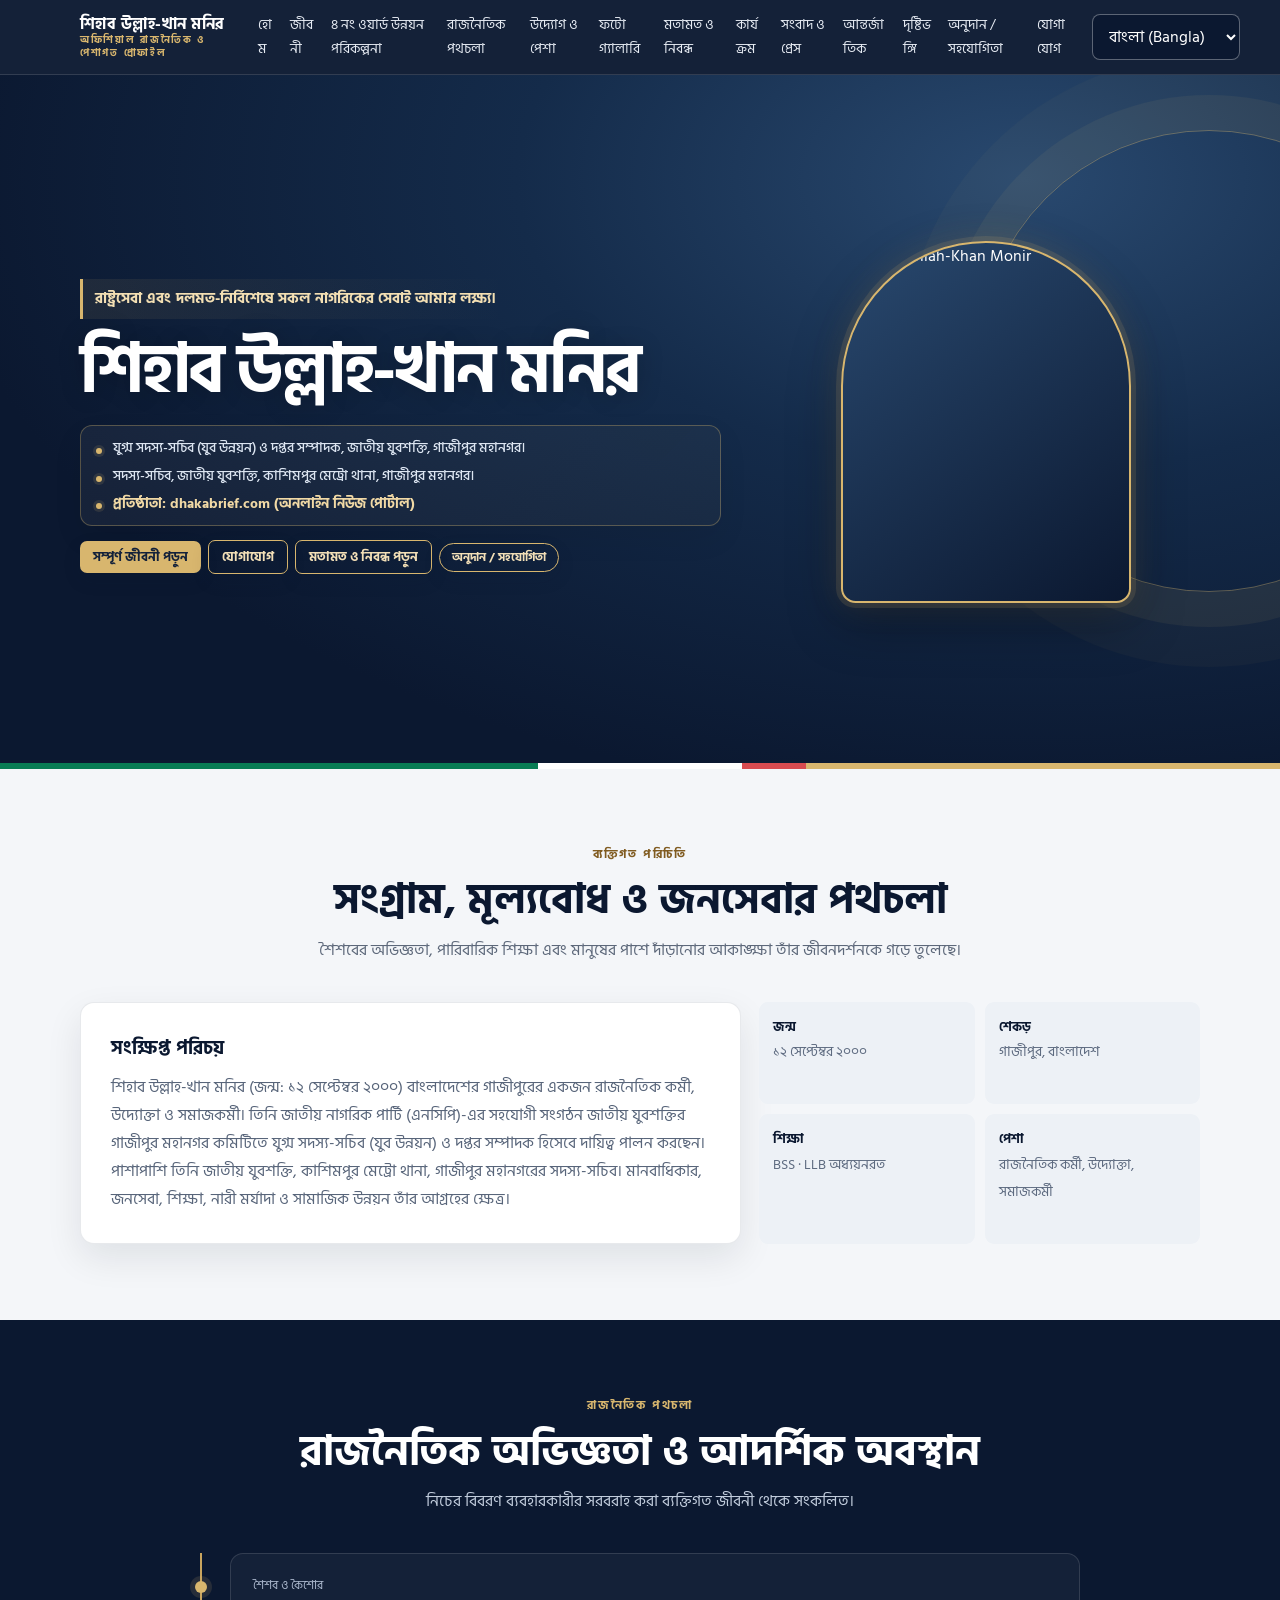
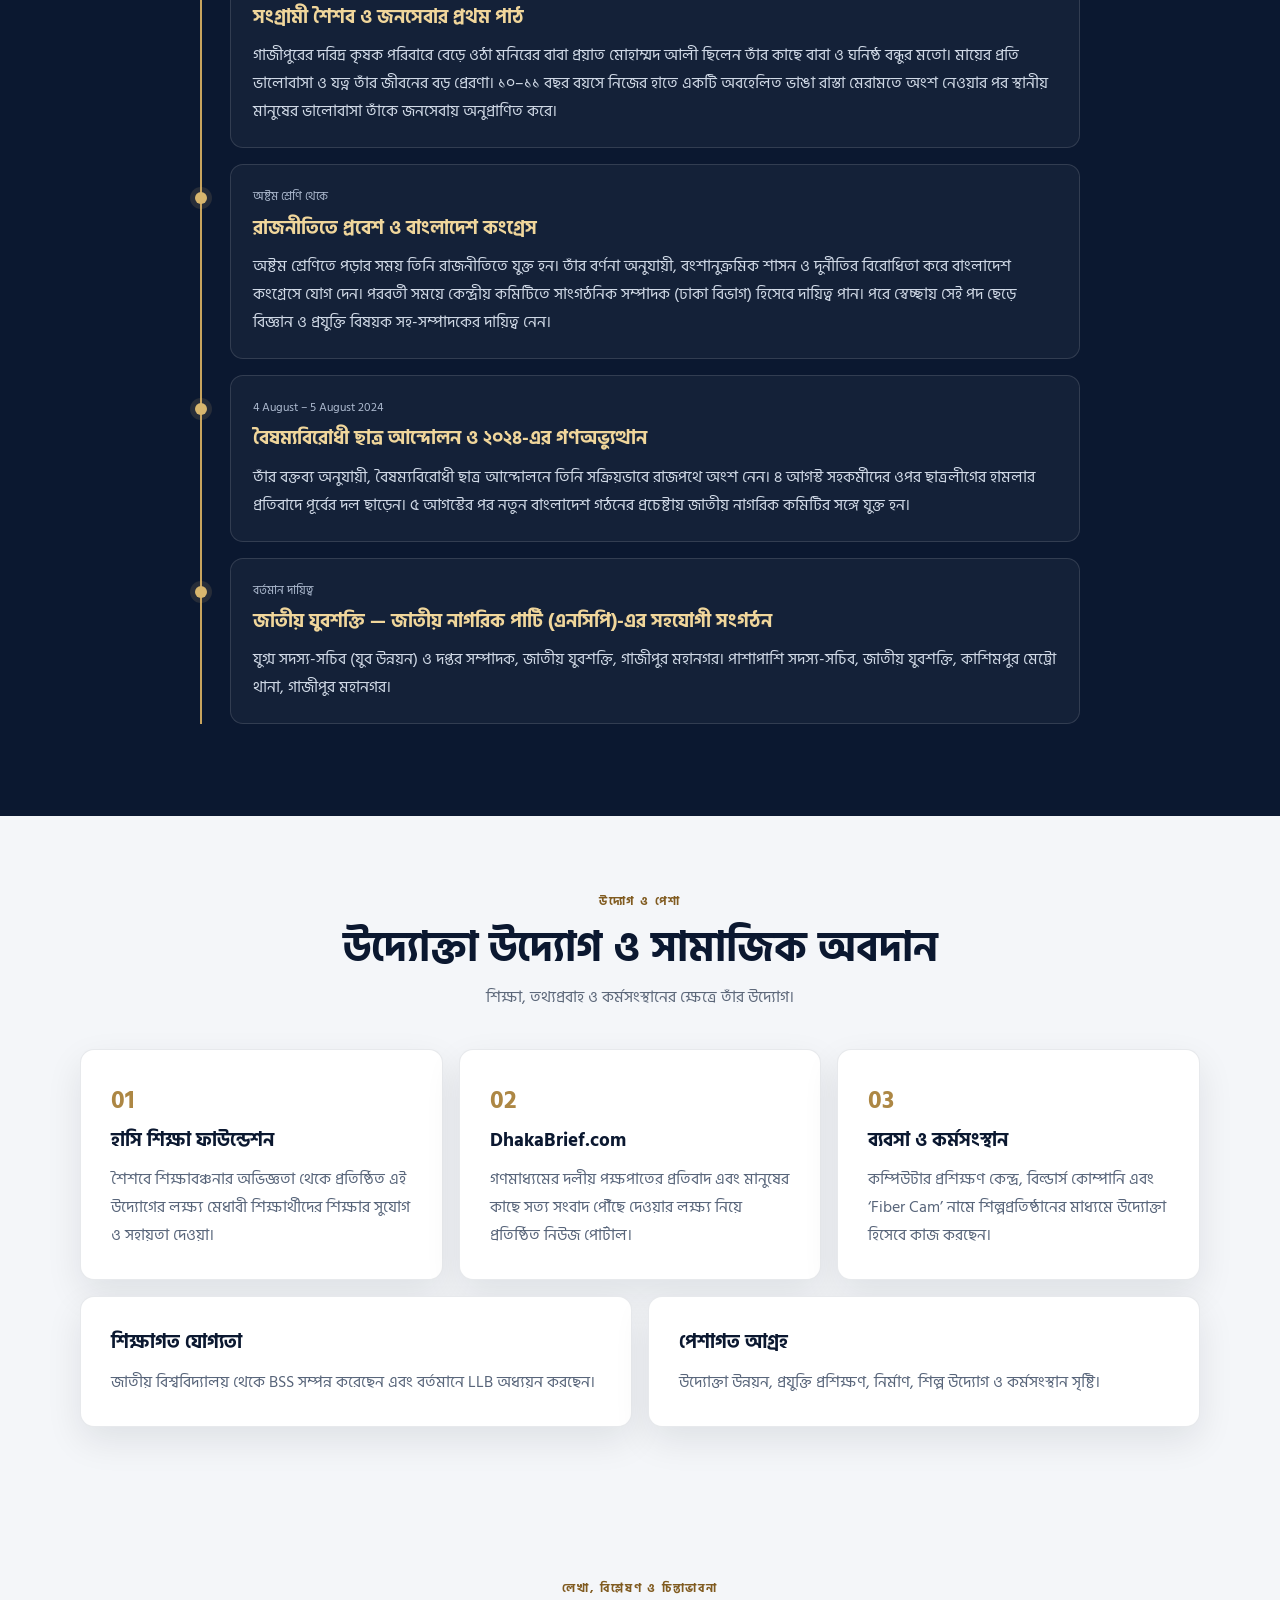
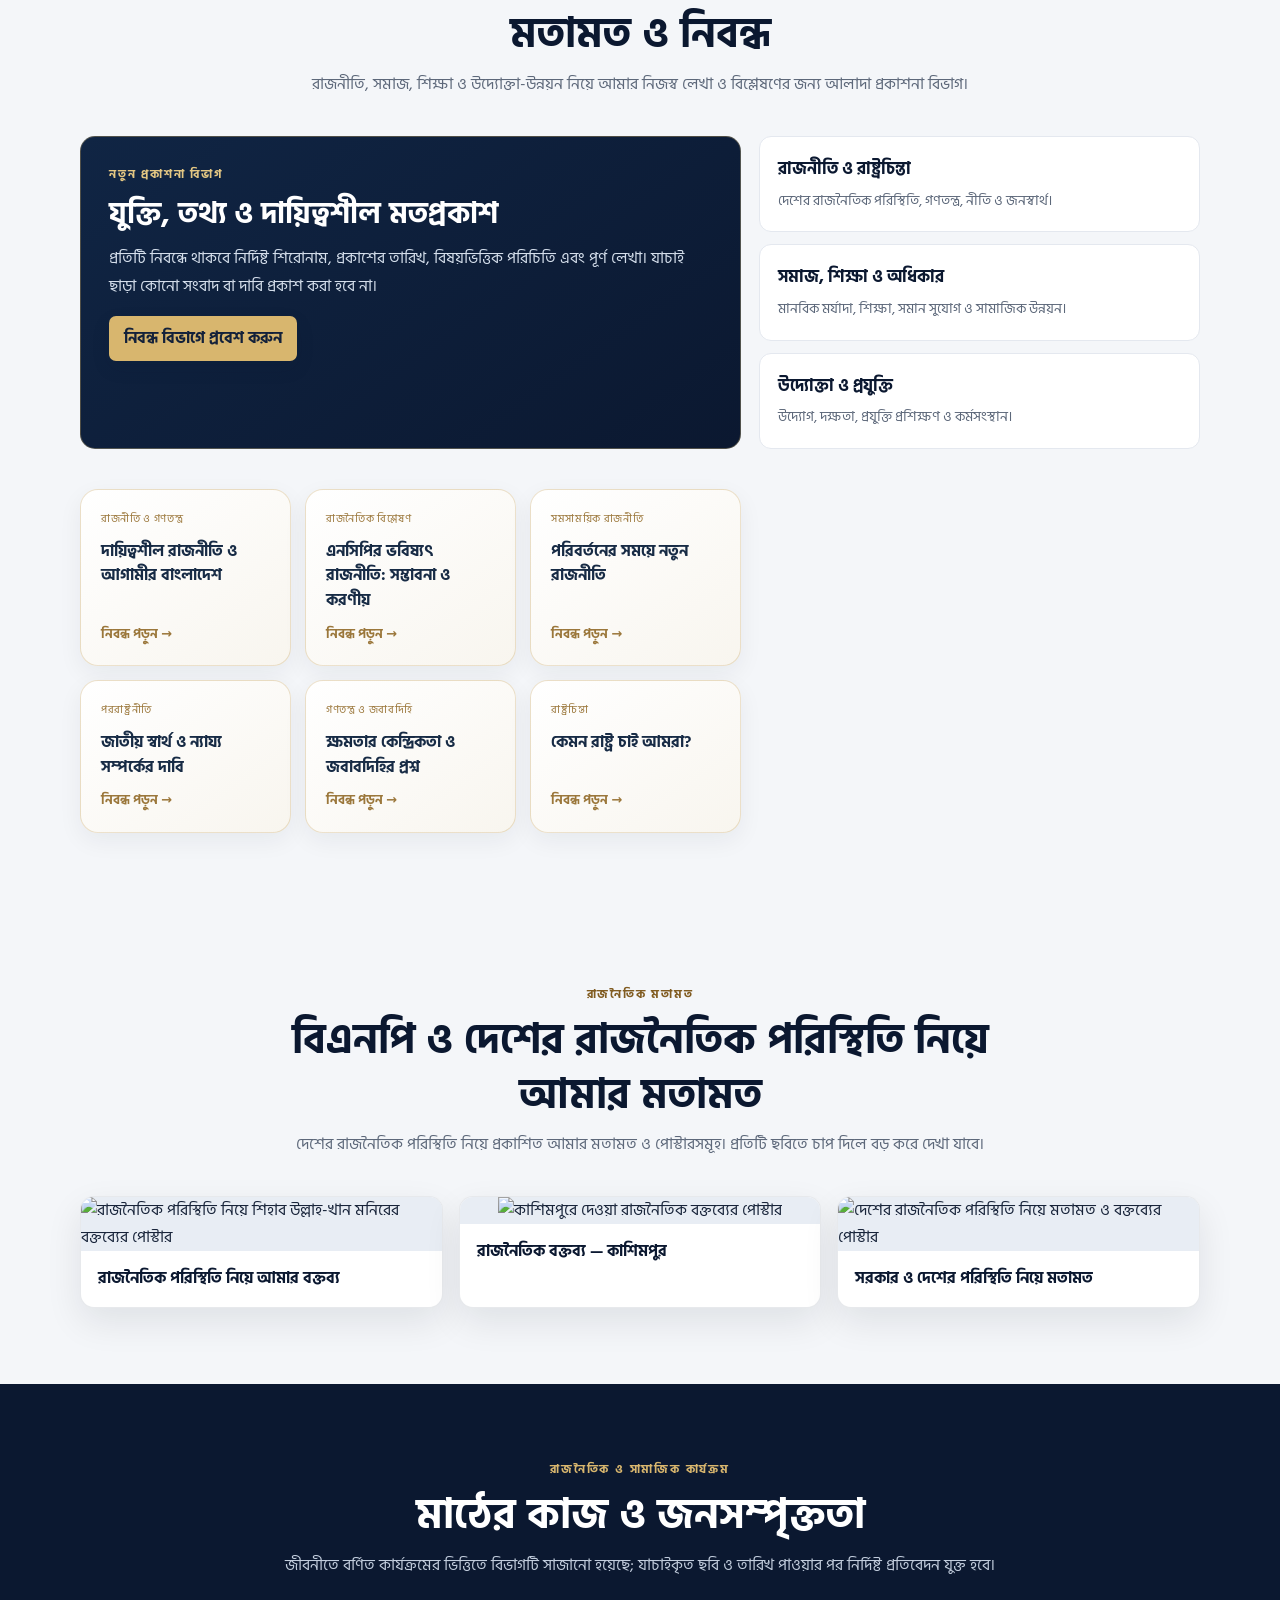
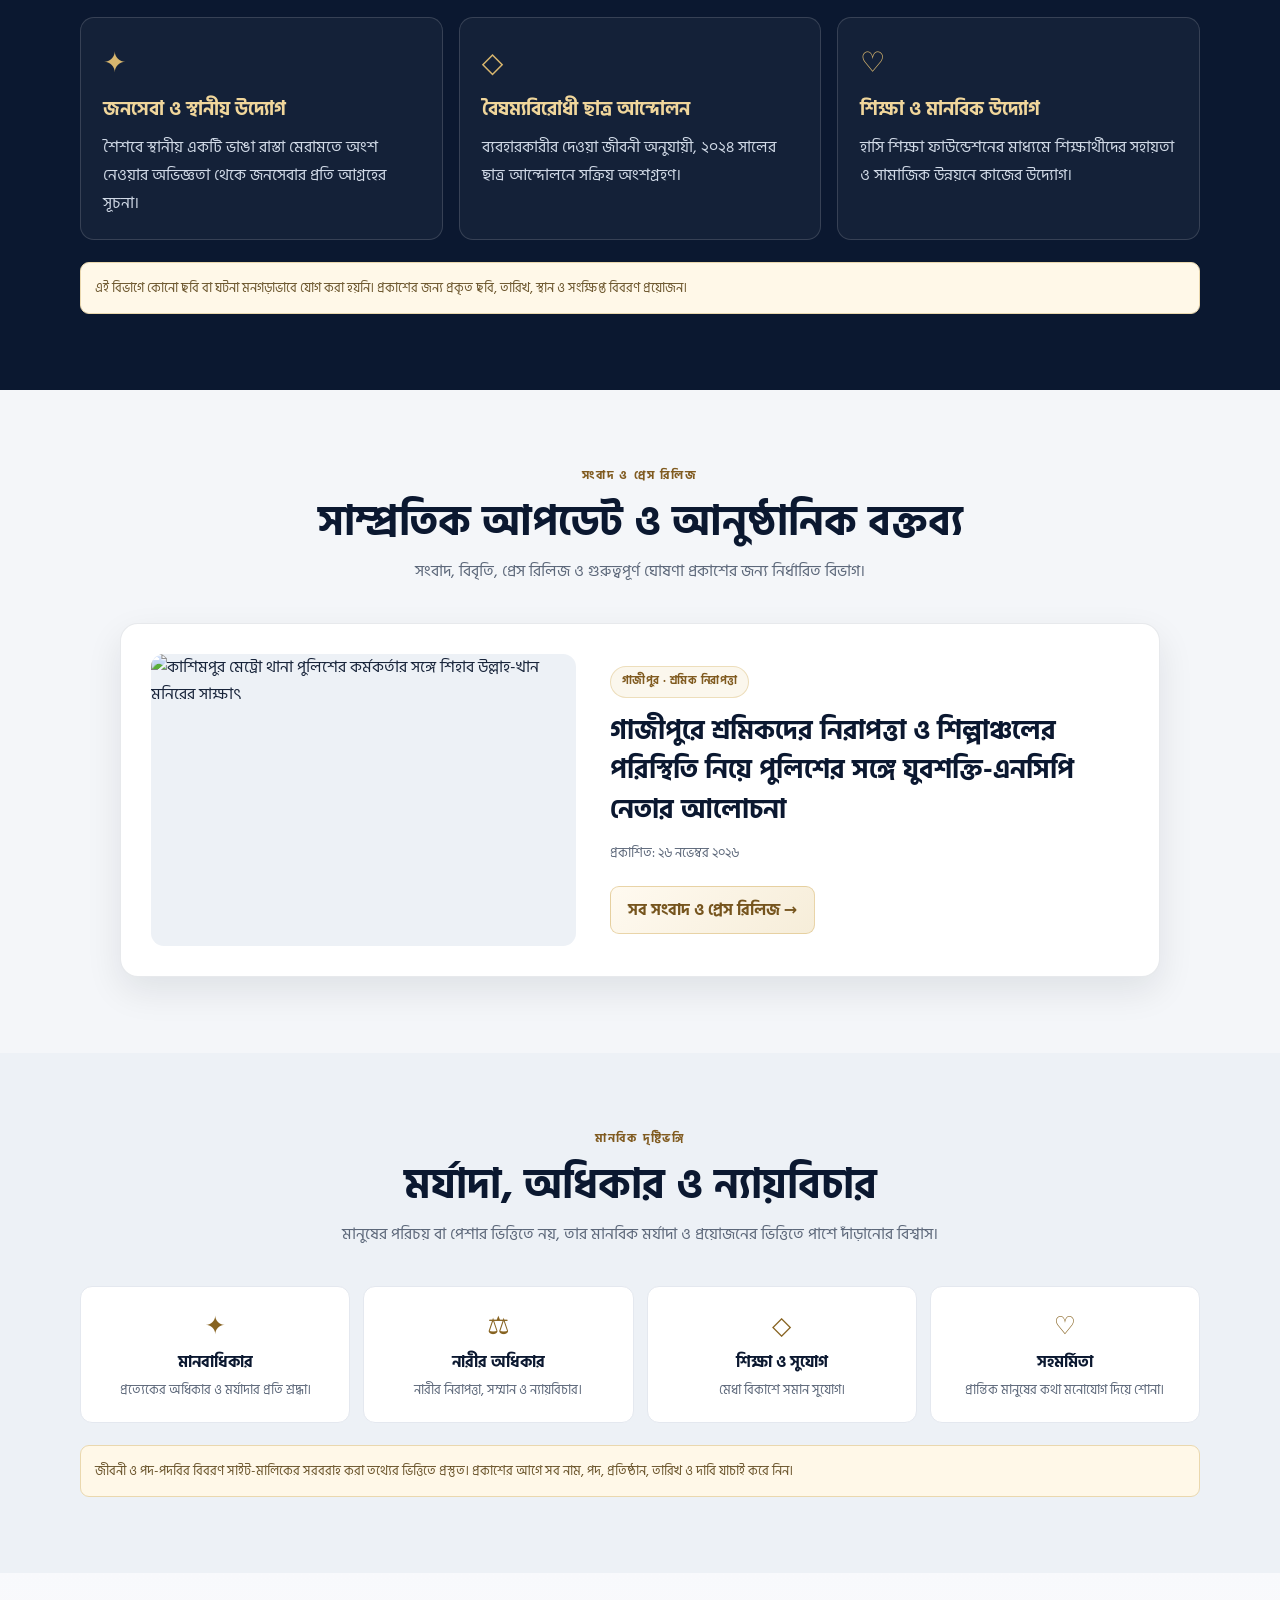
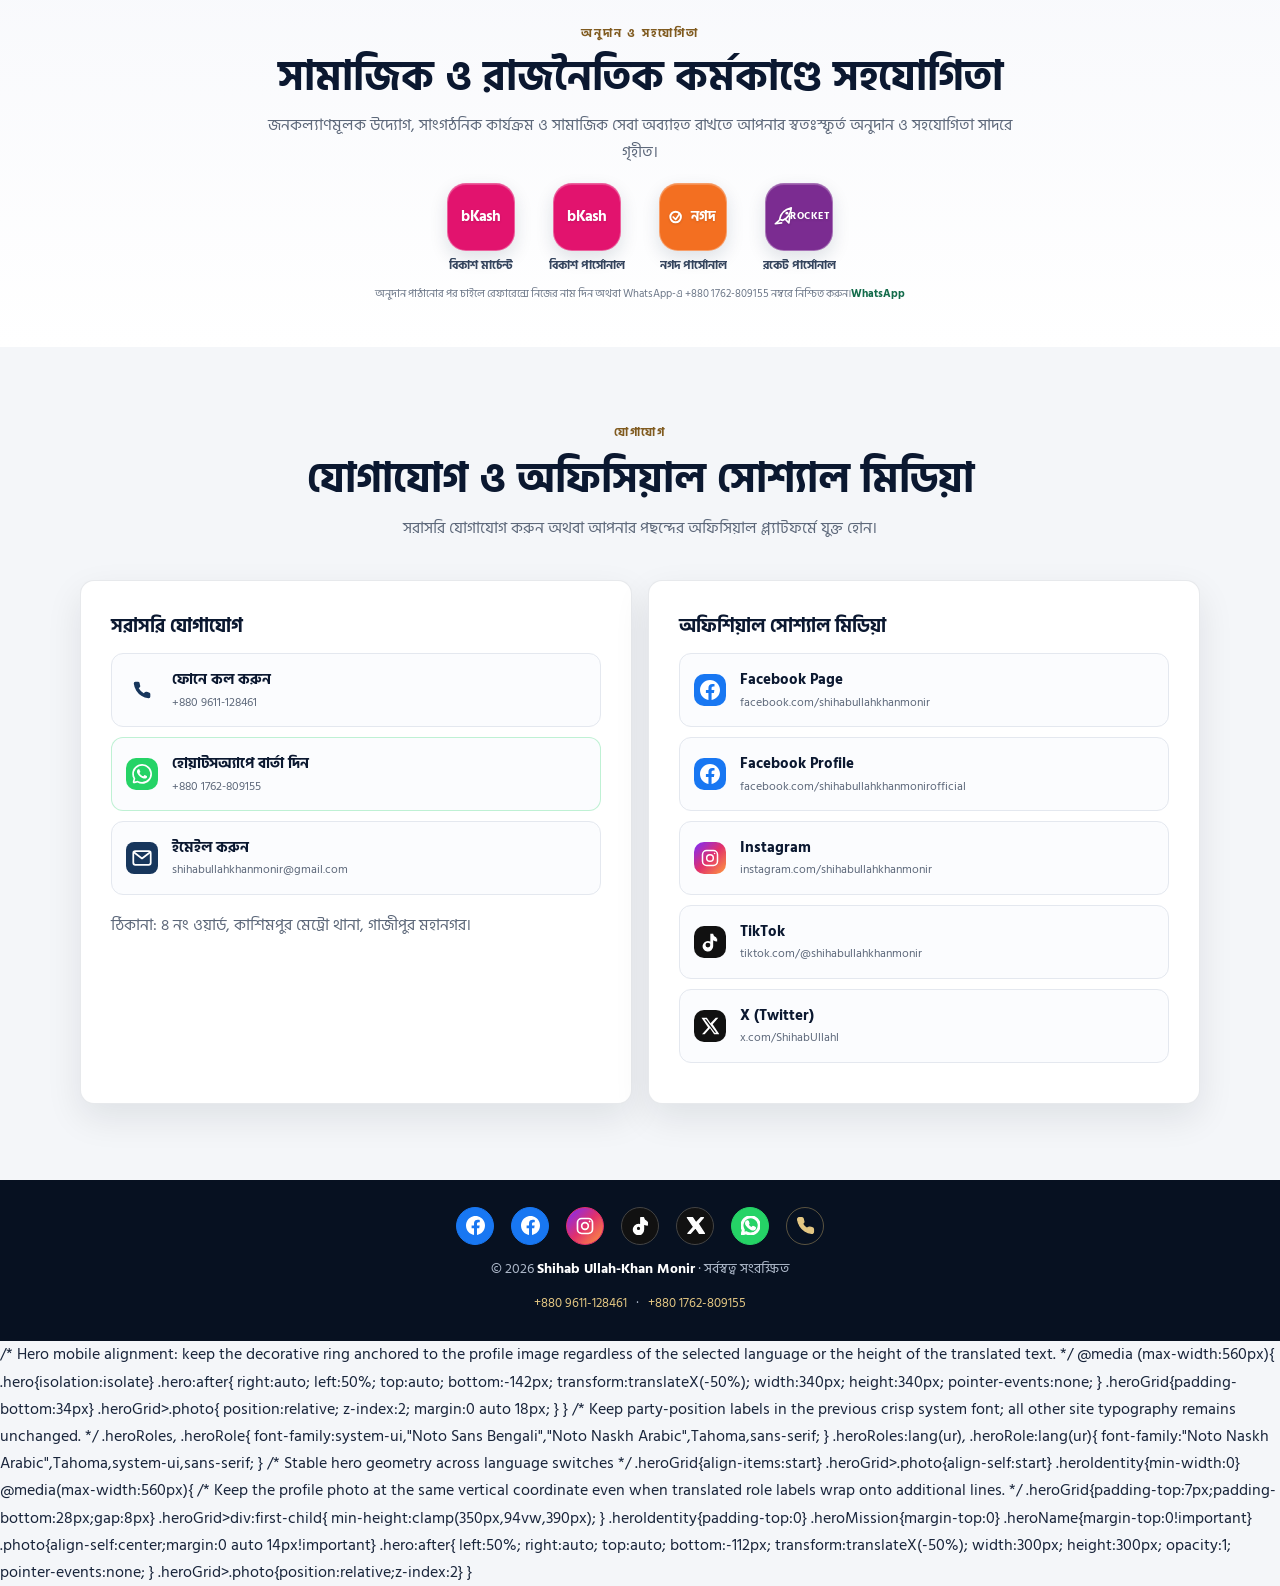
==== commit 5d564c07: "Add international section to main navigation" ====
--- a/index.html
+++ b/index.html
@@ -319,7 +319,7 @@
 </head>
 <body>
 <header><div class="wrap nav"><a class="brand" href="#home"><span data-bn="শিহাব উল্লাহ-খান মনির" data-ur="شہاب اللہ خان منیر" data-en="SHIHABULLAH KHAN MONIR" data-ar="شهاب الله خان منير">শিহাব উল্লাহ-খান মনির</span><small data-bn="অফিশিয়াল রাজনৈতিক ও পেশাগত প্রোফাইল" data-ur="سرکاری سیاسی اور پیشہ ورانہ پروفائل" data-en="OFFICIAL POLITICAL & PROFESSIONAL PROFILE" data-ar="الملف السياسي والمهني الرسمي">অফিশিয়াল রাজনৈতিক ও পেশাগত প্রোফাইল</small></a>
-<nav id="nav"><div class="mobileNavHead"><span data-bn="মেনু" data-ur="مینو" data-en="Menu" data-ar="القائمة">মেনু</span><button class="navClose" id="navClose" type="button" aria-label="মেনু বন্ধ করুন">✕</button></div><a href="#home" data-bn="হোম" data-ur="ہوم" data-en="Home" data-ar="الرئيسية">হোম</a><a href="#bio" data-bn="জীবনী" data-ur="سوانح حیات" data-en="Biography" data-ar="السيرة الذاتية">জীবনী</a><a href="/ward-4-manifesto/" data-bn="৪ নং ওয়ার্ড উন্নয়ন পরিকল্পনা" data-ur="وارڈ ۴ کا ترقیاتی منصوبہ" data-en="Ward 4 Development Plan" data-ar="خطة تنمية الجناح الرابع">৪ নং ওয়ার্ড উন্নয়ন পরিকল্পনা</a><a href="#journey" data-bn="রাজনৈতিক পথচলা" data-ur="سیاسی سفر" data-en="Political Journey" data-ar="المسيرة السياسية">রাজনৈতিক পথচলা</a><a href="#work" data-bn="উদ্যোগ ও পেশা" data-ur="کاروبار اور پیشہ" data-en="Initiatives & Career" data-ar="المبادرات والمسيرة المهنية">উদ্যোগ ও পেশা</a><a href="#gallery" data-bn="ফটো গ্যালারি" data-ur="تصویری گیلری" data-en="Photo Gallery" data-ar="معرض الصور">ফটো গ্যালারি</a><a href="/blog/" data-bn="মতামত ও নিবন্ধ" data-ur="آراء اور مضامین" data-en="Articles & Opinions" data-ar="المقالات والآراء">মতামত ও নিবন্ধ</a><a href="#activities" data-bn="কার্যক্রম" data-ur="سرگرمیاں" data-en="Activities" data-ar="الأنشطة">কার্যক্রম</a><a href="/news-and-press/" data-bn="সংবাদ ও প্রেস" data-ur="خبریں اور پریس" data-en="News & Press" data-ar="الأخبار والبيانات الصحفية">সংবাদ ও প্রেস</a><a href="#values" data-bn="দৃষ্টিভঙ্গি" data-ur="نقطۂ نظر" data-en="Values" data-ar="القيم">দৃষ্টিভঙ্গি</a><a href="#donation" data-bn="অনুদান / সহযোগিতা" data-ur="عطیہ / تعاون" data-en="Donation / Support" data-ar="التبرع / الدعم">অনুদান / সহযোগিতা</a><a href="#contact" data-bn="যোগাযোগ" data-ur="رابطہ" data-en="Contact" data-ar="اتصل بنا">যোগাযোগ</a></nav>
+<nav id="nav"><div class="mobileNavHead"><span data-bn="মেনু" data-ur="مینو" data-en="Menu" data-ar="القائمة">মেনু</span><button class="navClose" id="navClose" type="button" aria-label="মেনু বন্ধ করুন">✕</button></div><a href="#home" data-bn="হোম" data-ur="ہوم" data-en="Home" data-ar="الرئيسية">হোম</a><a href="#bio" data-bn="জীবনী" data-ur="سوانح حیات" data-en="Biography" data-ar="السيرة الذاتية">জীবনী</a><a href="/ward-4-manifesto/" data-bn="৪ নং ওয়ার্ড উন্নয়ন পরিকল্পনা" data-ur="وارڈ ۴ کا ترقیاتی منصوبہ" data-en="Ward 4 Development Plan" data-ar="خطة تنمية الجناح الرابع">৪ নং ওয়ার্ড উন্নয়ন পরিকল্পনা</a><a href="#journey" data-bn="রাজনৈতিক পথচলা" data-ur="سیاسی سفر" data-en="Political Journey" data-ar="المسيرة السياسية">রাজনৈতিক পথচলা</a><a href="#work" data-bn="উদ্যোগ ও পেশা" data-ur="کاروبار اور پیشہ" data-en="Initiatives & Career" data-ar="المبادرات والمسيرة المهنية">উদ্যোগ ও পেশা</a><a href="#gallery" data-bn="ফটো গ্যালারি" data-ur="تصویری گیلری" data-en="Photo Gallery" data-ar="معرض الصور">ফটো গ্যালারি</a><a href="/blog/" data-bn="মতামত ও নিবন্ধ" data-ur="آراء اور مضامین" data-en="Articles & Opinions" data-ar="المقالات والآراء">মতামত ও নিবন্ধ</a><a href="#activities" data-bn="কার্যক্রম" data-ur="سرگرمیاں" data-en="Activities" data-ar="الأنشطة">কার্যক্রম</a><a href="/news-and-press/" data-bn="সংবাদ ও প্রেস" data-ur="خبریں اور پریس" data-en="News & Press" data-ar="الأخبار والبيانات الصحفية">সংবাদ ও প্রেস</a><a href="/international/" data-bn="আন্তর্জাতিক" data-ur="بین الاقوامی" data-en="International" data-ar="دولي">আন্তর্জাতিক</a><a href="#values" data-bn="দৃষ্টিভঙ্গি" data-ur="نقطۂ نظر" data-en="Values" data-ar="القيم">দৃষ্টিভঙ্গি</a><a href="#donation" data-bn="অনুদান / সহযোগিতা" data-ur="عطیہ / تعاون" data-en="Donation / Support" data-ar="التبرع / الدعم">অনুদান / সহযোগিতা</a><a href="#contact" data-bn="যোগাযোগ" data-ur="رابطہ" data-en="Contact" data-ar="اتصل بنا">যোগাযোগ</a></nav>
 <div class="navActions"><select class="lang notranslate" id="lang" aria-label="ভাষা নির্বাচন করুন" translate="no"><option value="bn" translate="no" class="notranslate">বাংলা (Bangla)</option><option value="en" translate="no" class="notranslate">English</option><option value="ur" translate="no" class="notranslate">اردو (Urdu)</option><option value="ar" translate="no" class="notranslate">العربية (Arabic)</option></select><button class="menu" id="menu" aria-label="মেনু খুলুন">☰</button></div></div></header>
 <div class="navBackdrop" id="navBackdrop" aria-hidden="true"></div>
 <main>
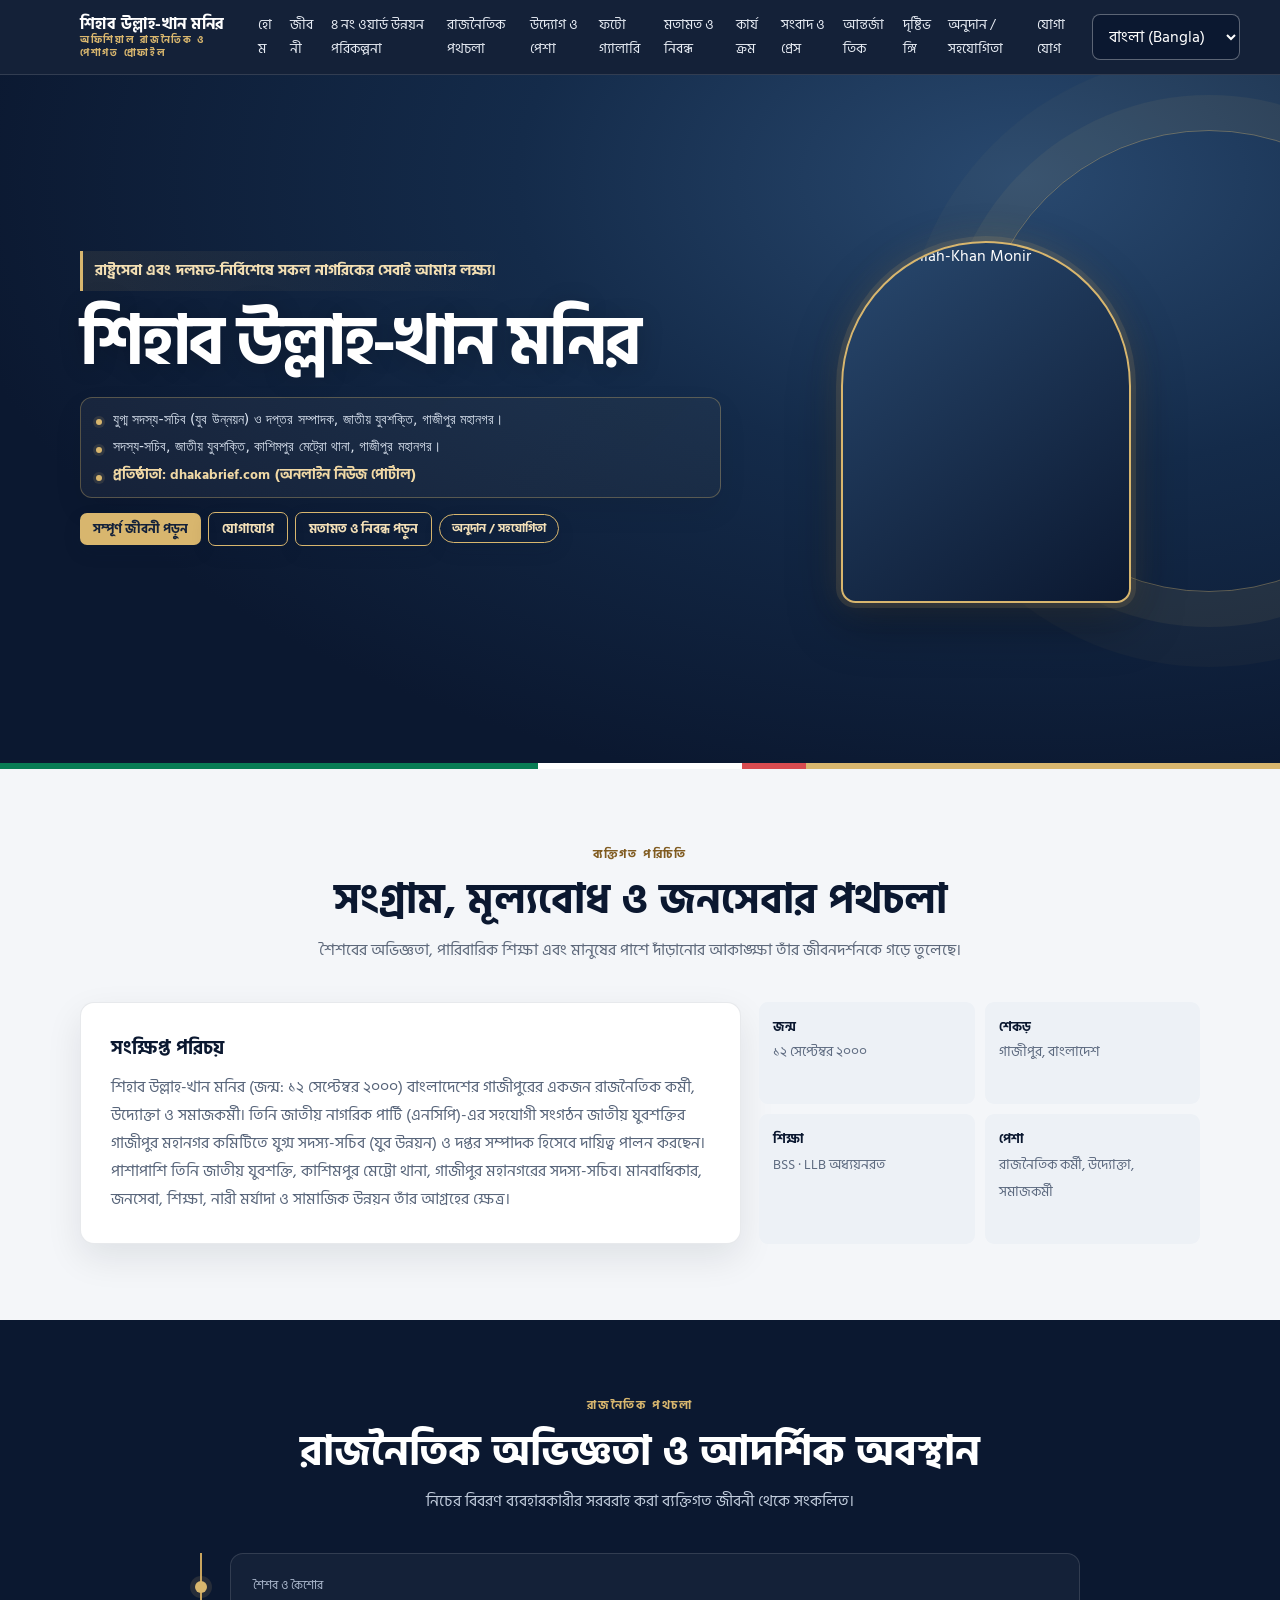
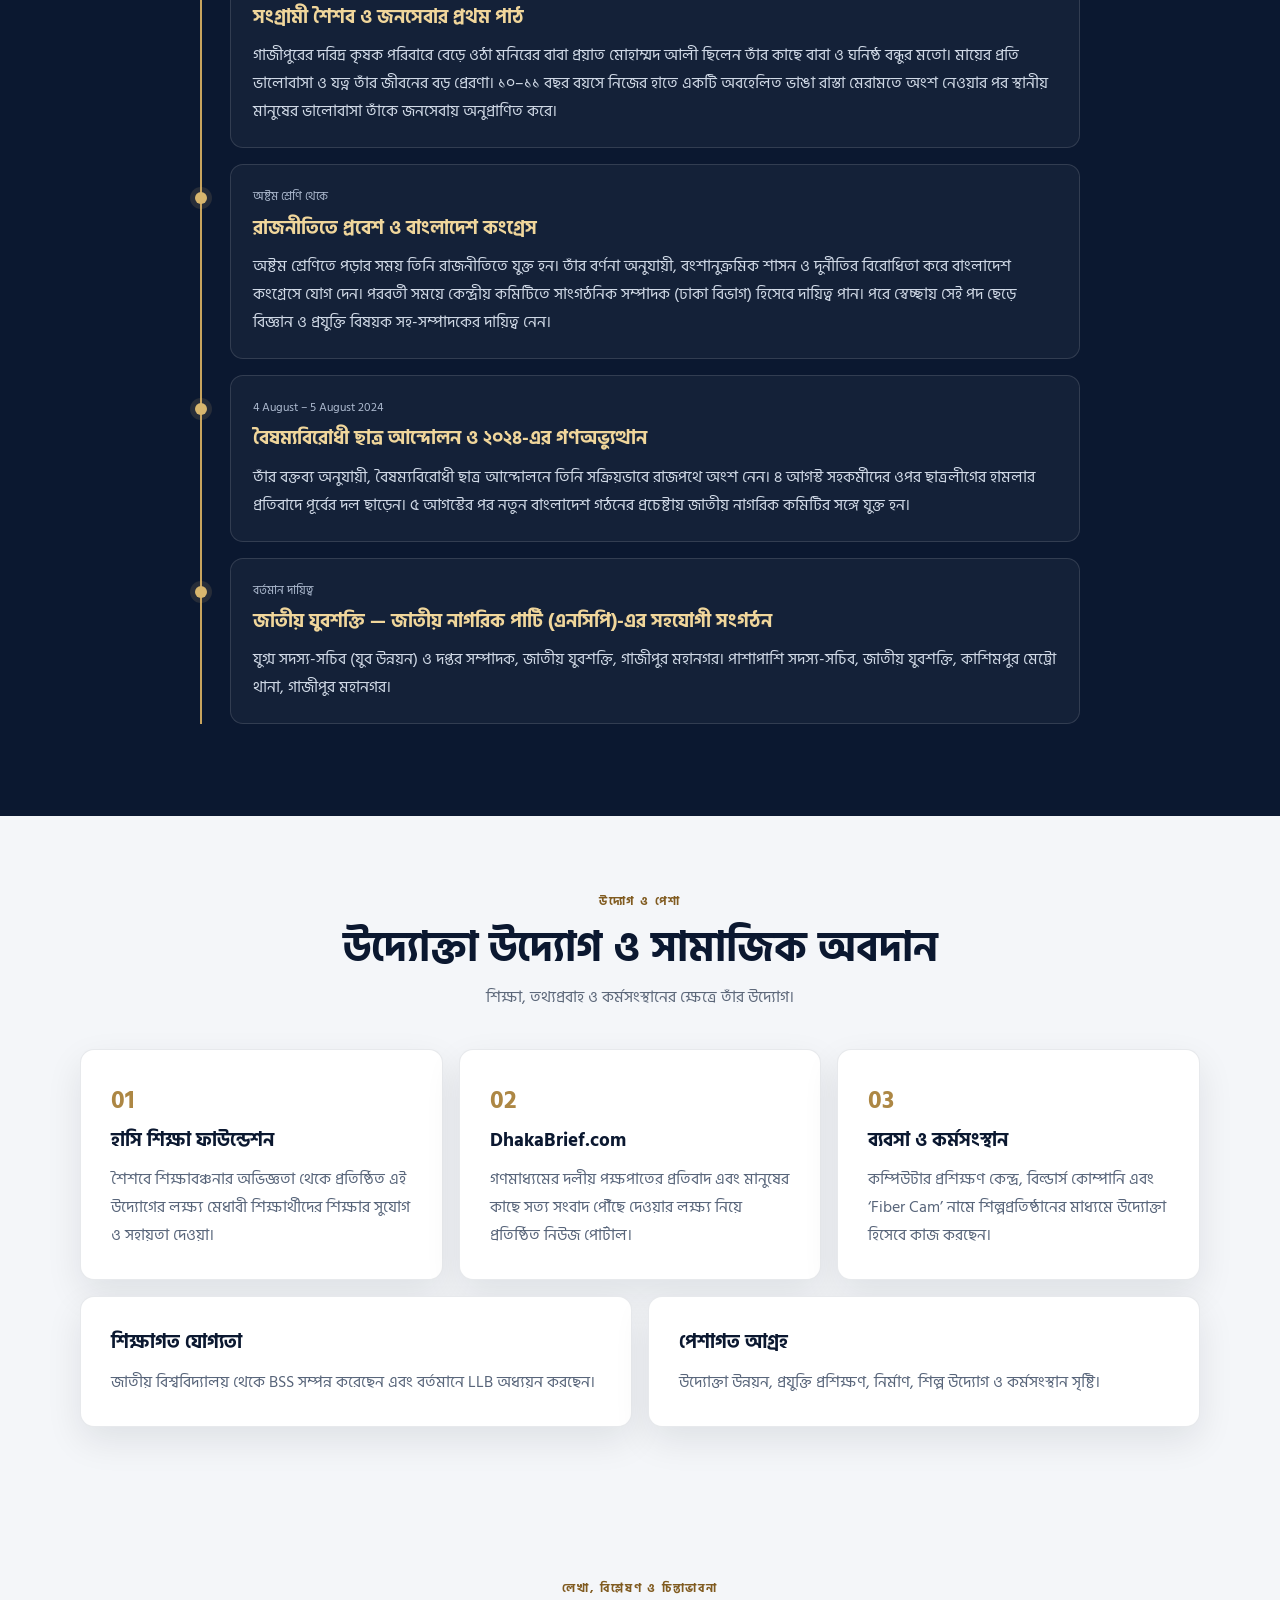
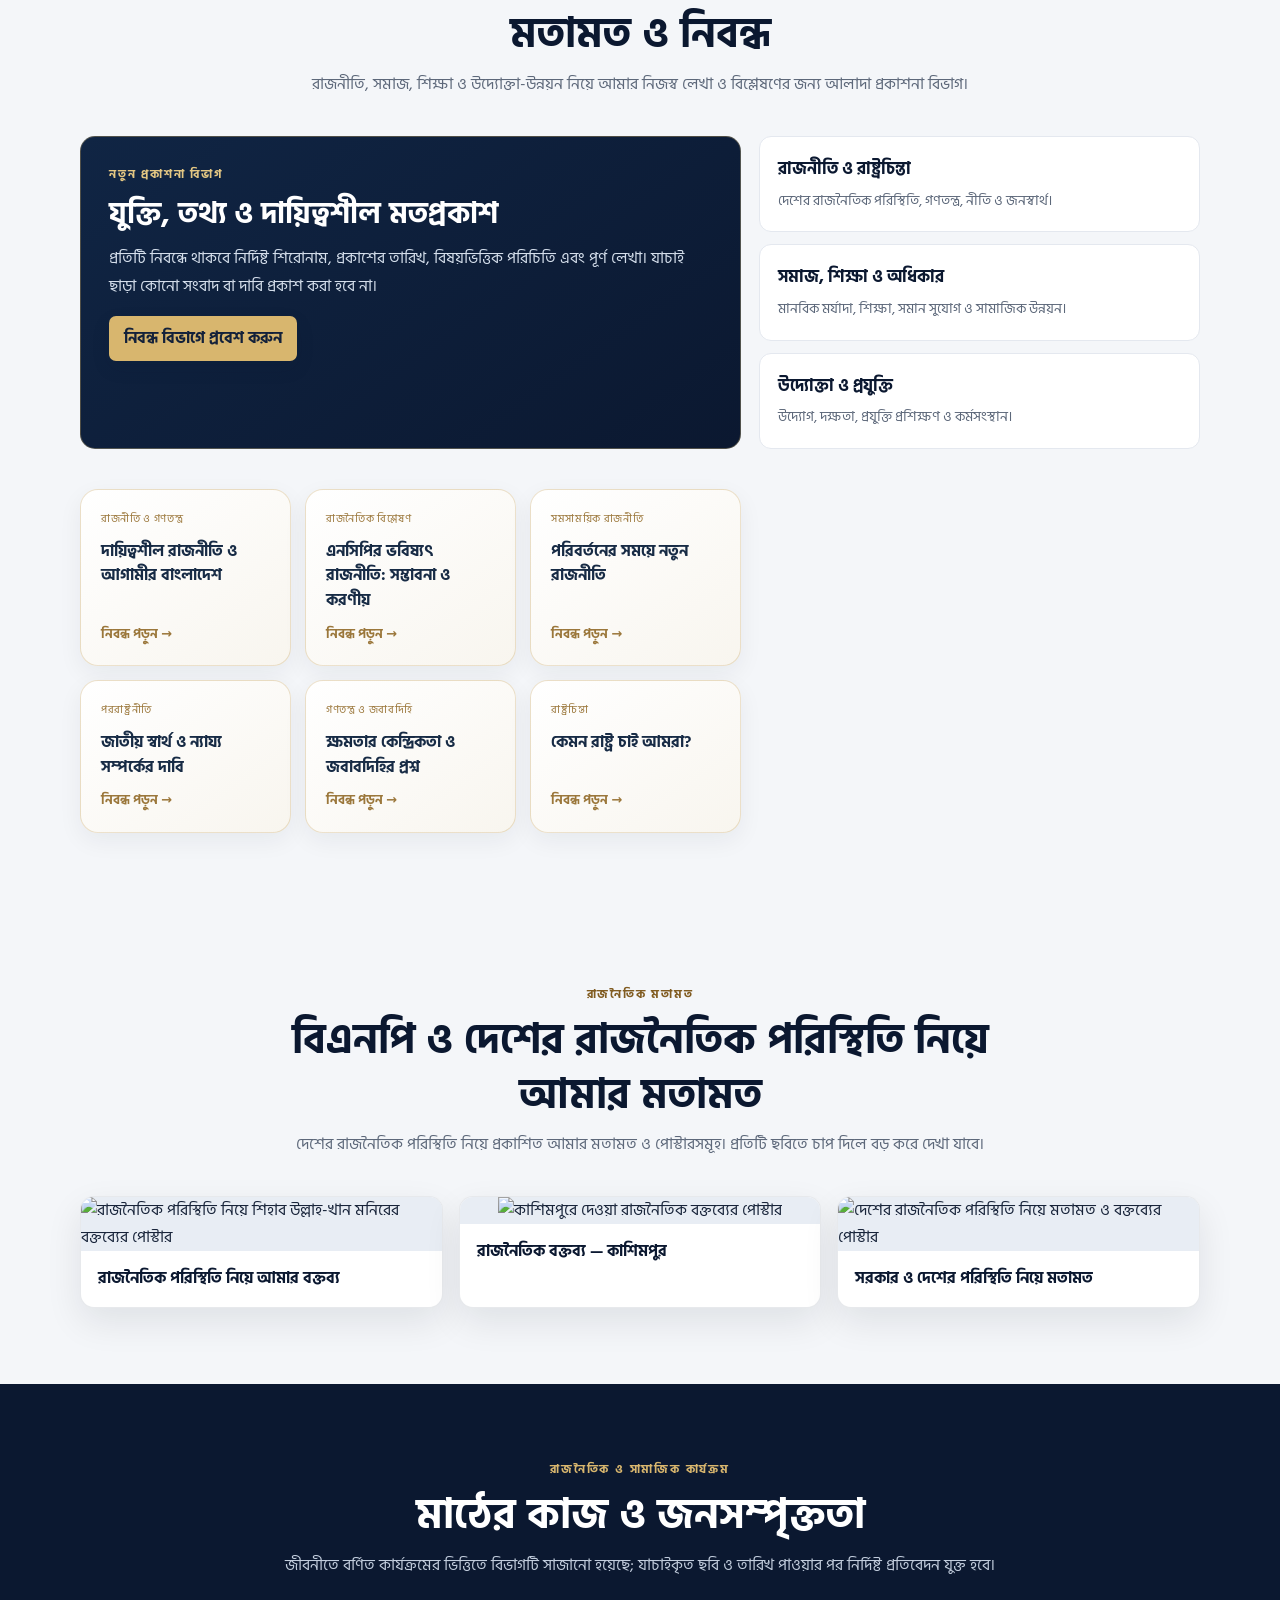
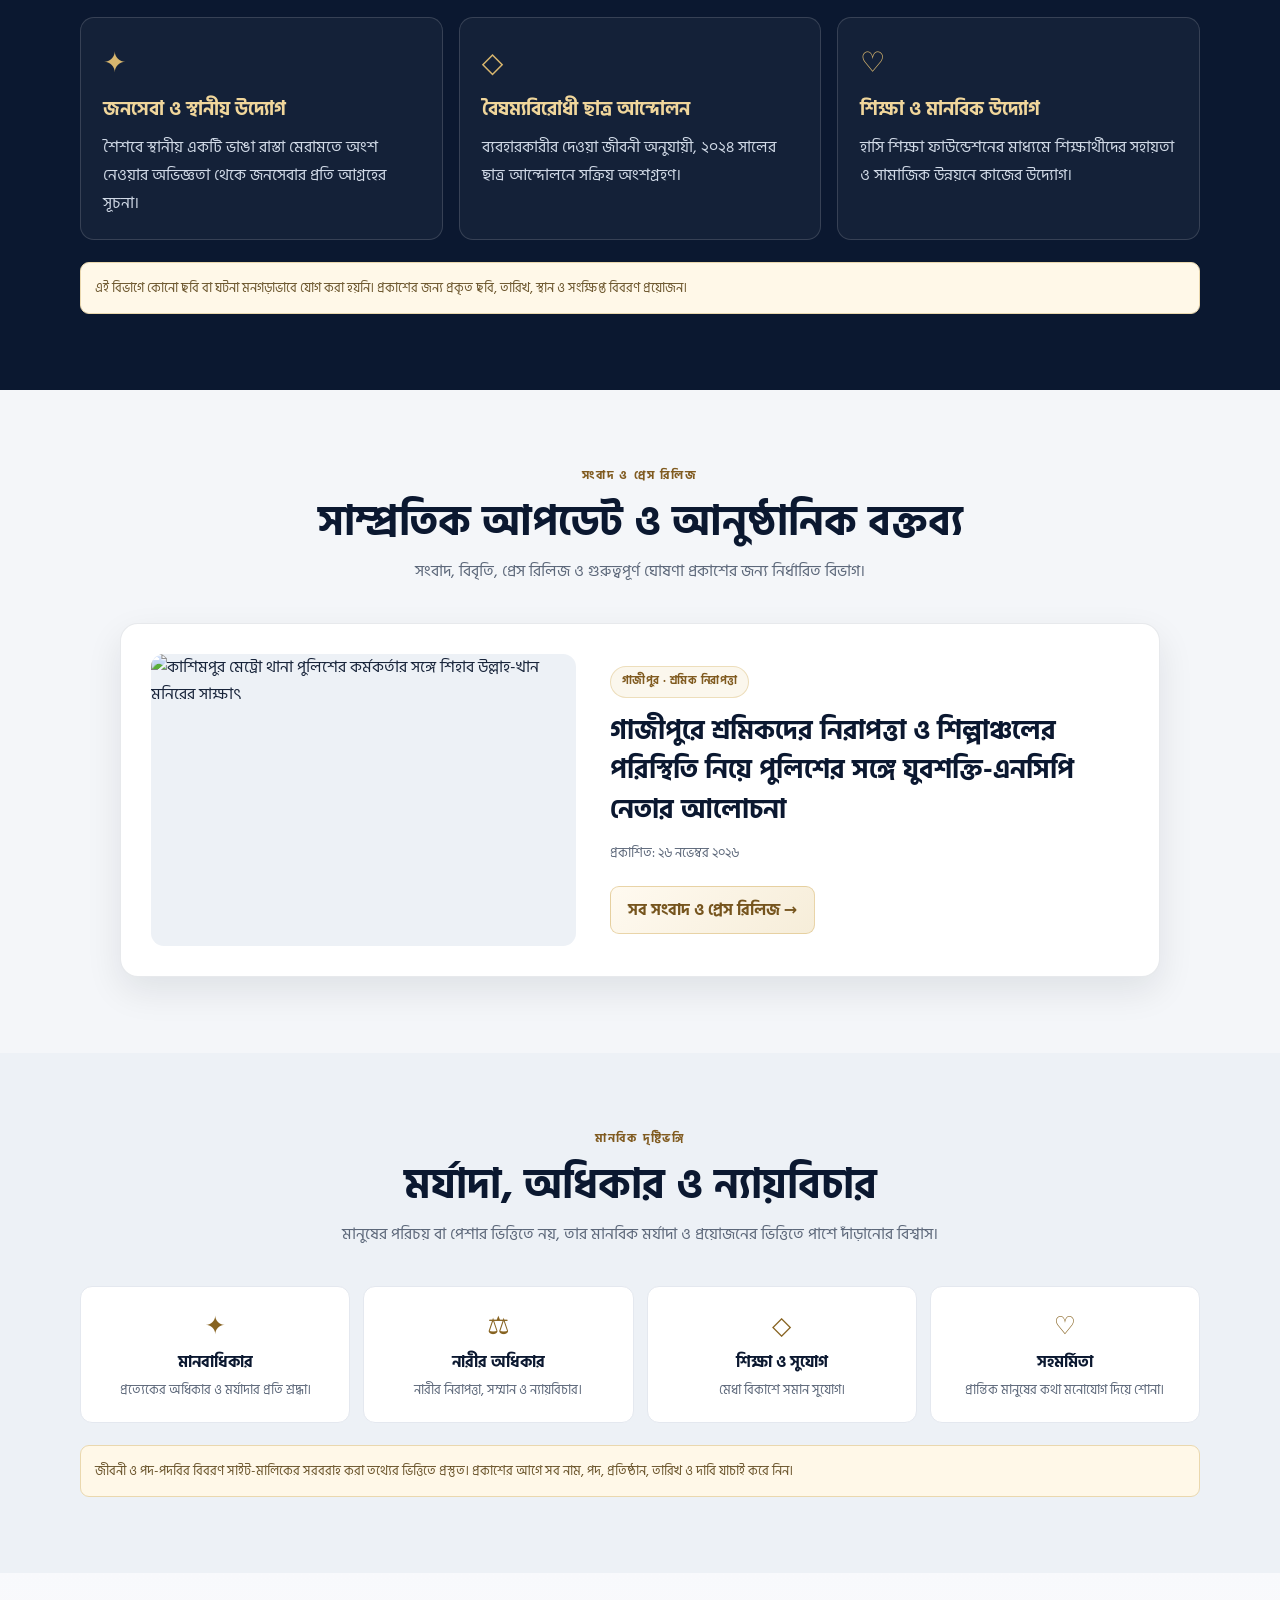
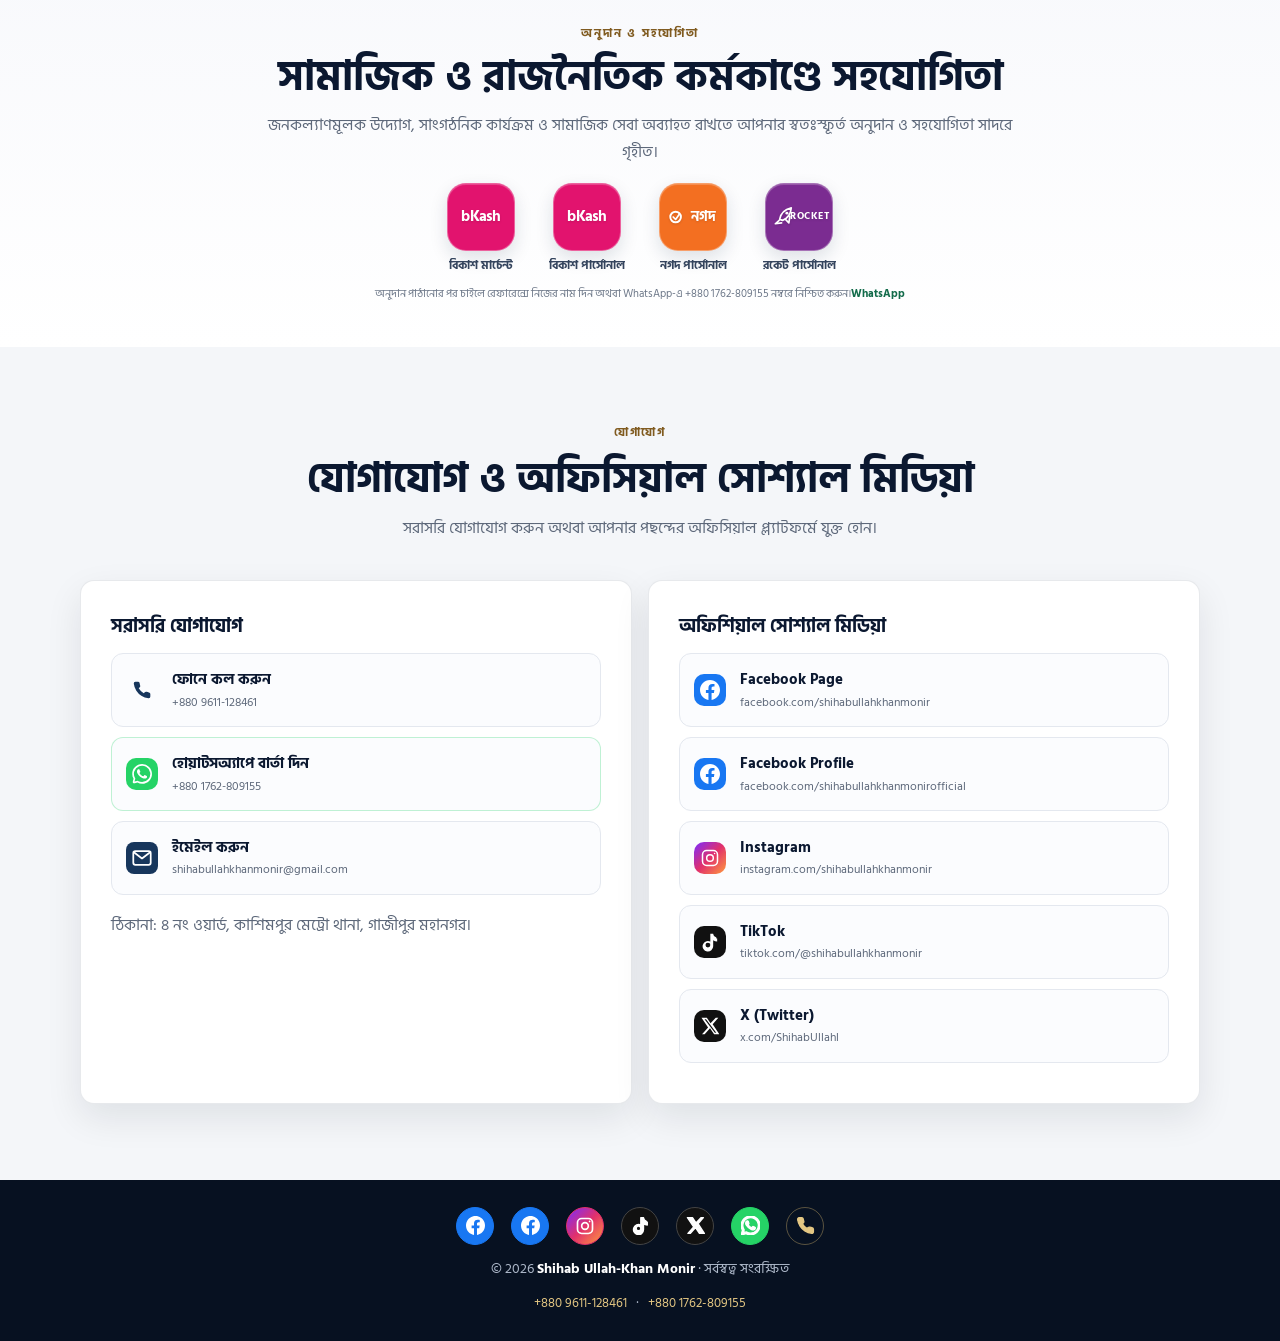
==== commit d054d160: "Fix misplaced hero CSS after document footer" ====
--- a/index.html
+++ b/index.html
@@ -313,6 +313,71 @@
   html[lang="ur"] .hero:after{
     bottom:-82px;
   }
+}
+
+
+/* Recovered hero mobile alignment and role typography rules */
+/* Hero mobile alignment: keep the decorative ring anchored to the profile image
+   regardless of the selected language or the height of the translated text. */
+@media (max-width:560px){
+  .hero{isolation:isolate}
+  .hero:after{
+    right:auto;
+    left:50%;
+    top:auto;
+    bottom:-142px;
+    transform:translateX(-50%);
+    width:340px;
+    height:340px;
+    pointer-events:none;
+  }
+  .heroGrid{padding-bottom:34px}
+  .heroGrid>.photo{
+    position:relative;
+    z-index:2;
+    margin:0 auto 18px;
+  }
+}
+
+/* Keep party-position labels in the previous crisp system font;
+   all other site typography remains unchanged. */
+.heroRoles,
+.heroRole{
+  font-family:system-ui,"Noto Sans Bengali","Noto Naskh Arabic",Tahoma,sans-serif;
+}
+.heroRoles:lang(ur),
+.heroRole:lang(ur){
+  font-family:"Noto Naskh Arabic",Tahoma,system-ui,sans-serif;
+}
+
+
+/* Stable hero geometry across language switches */
+.heroGrid{align-items:start}
+.heroGrid>.photo{align-self:start}
+.heroIdentity{min-width:0}
+@media(max-width:560px){
+  /* Keep the profile photo at the same vertical coordinate even when
+     translated role labels wrap onto additional lines. */
+  .heroGrid{padding-top:7px;padding-bottom:28px;gap:8px}
+  .heroGrid>div:first-child{
+    min-height:clamp(350px,94vw,390px);
+  }
+  .heroIdentity{padding-top:0}
+  .heroMission{margin-top:0}
+  .heroName{margin-top:0!important}
+  .photo{align-self:center;margin:0 auto 14px!important}
+  .hero:after{
+    left:50%;
+    right:auto;
+    top:auto;
+    bottom:-112px;
+    transform:translateX(-50%);
+    width:300px;
+    height:300px;
+    opacity:1;
+    pointer-events:none;
+  }
+  .heroGrid>.photo{position:relative;z-index:2}
 }
 </style>
 <meta property="og:image" content="https://i.ibb.co.com/jk6SGzb1/1bab89fd2b944e85a7464611a137924f-1.webp"><meta property="og:image:alt" content="Shihab Ullah-Khan Monir"><meta name="twitter:card" content="summary_large_image"><meta name="twitter:image" content="https://i.ibb.co.com/jk6SGzb1/1bab89fd2b944e85a7464611a137924f-1.webp">
@@ -564,67 +629,3 @@
 <script id="site-title-localization">(function(){var titles={"bn":"শিহাব উল্লাহ-খান মনির | Shihab Ullah-Khan Monir — Official Website","en":"Shihab Ullah-Khan Monir | Official Website","ur":"شهاب الله خان منير | الموقع الرسمي","ar":"شهاب الله خان منير | الموقع الرسمي"};var s=document.querySelector("select#lang,select#language");function apply(){var l=(s&&s.value)||"bn";try{l=localStorage.getItem("site-language")||localStorage.getItem("siteLang")||l;}catch(e){}document.title=titles[l]||titles.bn;}apply();if(s)s.addEventListener("change",function(){document.title=titles[s.value]||titles.bn;});})();</script>
 </body>
 </html>
-
-
-/* Hero mobile alignment: keep the decorative ring anchored to the profile image
-   regardless of the selected language or the height of the translated text. */
-@media (max-width:560px){
-  .hero{isolation:isolate}
-  .hero:after{
-    right:auto;
-    left:50%;
-    top:auto;
-    bottom:-142px;
-    transform:translateX(-50%);
-    width:340px;
-    height:340px;
-    pointer-events:none;
-  }
-  .heroGrid{padding-bottom:34px}
-  .heroGrid>.photo{
-    position:relative;
-    z-index:2;
-    margin:0 auto 18px;
-  }
-}
-
-/* Keep party-position labels in the previous crisp system font;
-   all other site typography remains unchanged. */
-.heroRoles,
-.heroRole{
-  font-family:system-ui,"Noto Sans Bengali","Noto Naskh Arabic",Tahoma,sans-serif;
-}
-.heroRoles:lang(ur),
-.heroRole:lang(ur){
-  font-family:"Noto Naskh Arabic",Tahoma,system-ui,sans-serif;
-}
-
-
-/* Stable hero geometry across language switches */
-.heroGrid{align-items:start}
-.heroGrid>.photo{align-self:start}
-.heroIdentity{min-width:0}
-@media(max-width:560px){
-  /* Keep the profile photo at the same vertical coordinate even when
-     translated role labels wrap onto additional lines. */
-  .heroGrid{padding-top:7px;padding-bottom:28px;gap:8px}
-  .heroGrid>div:first-child{
-    min-height:clamp(350px,94vw,390px);
-  }
-  .heroIdentity{padding-top:0}
-  .heroMission{margin-top:0}
-  .heroName{margin-top:0!important}
-  .photo{align-self:center;margin:0 auto 14px!important}
-  .hero:after{
-    left:50%;
-    right:auto;
-    top:auto;
-    bottom:-112px;
-    transform:translateX(-50%);
-    width:300px;
-    height:300px;
-    opacity:1;
-    pointer-events:none;
-  }
-  .heroGrid>.photo{position:relative;z-index:2}
-}
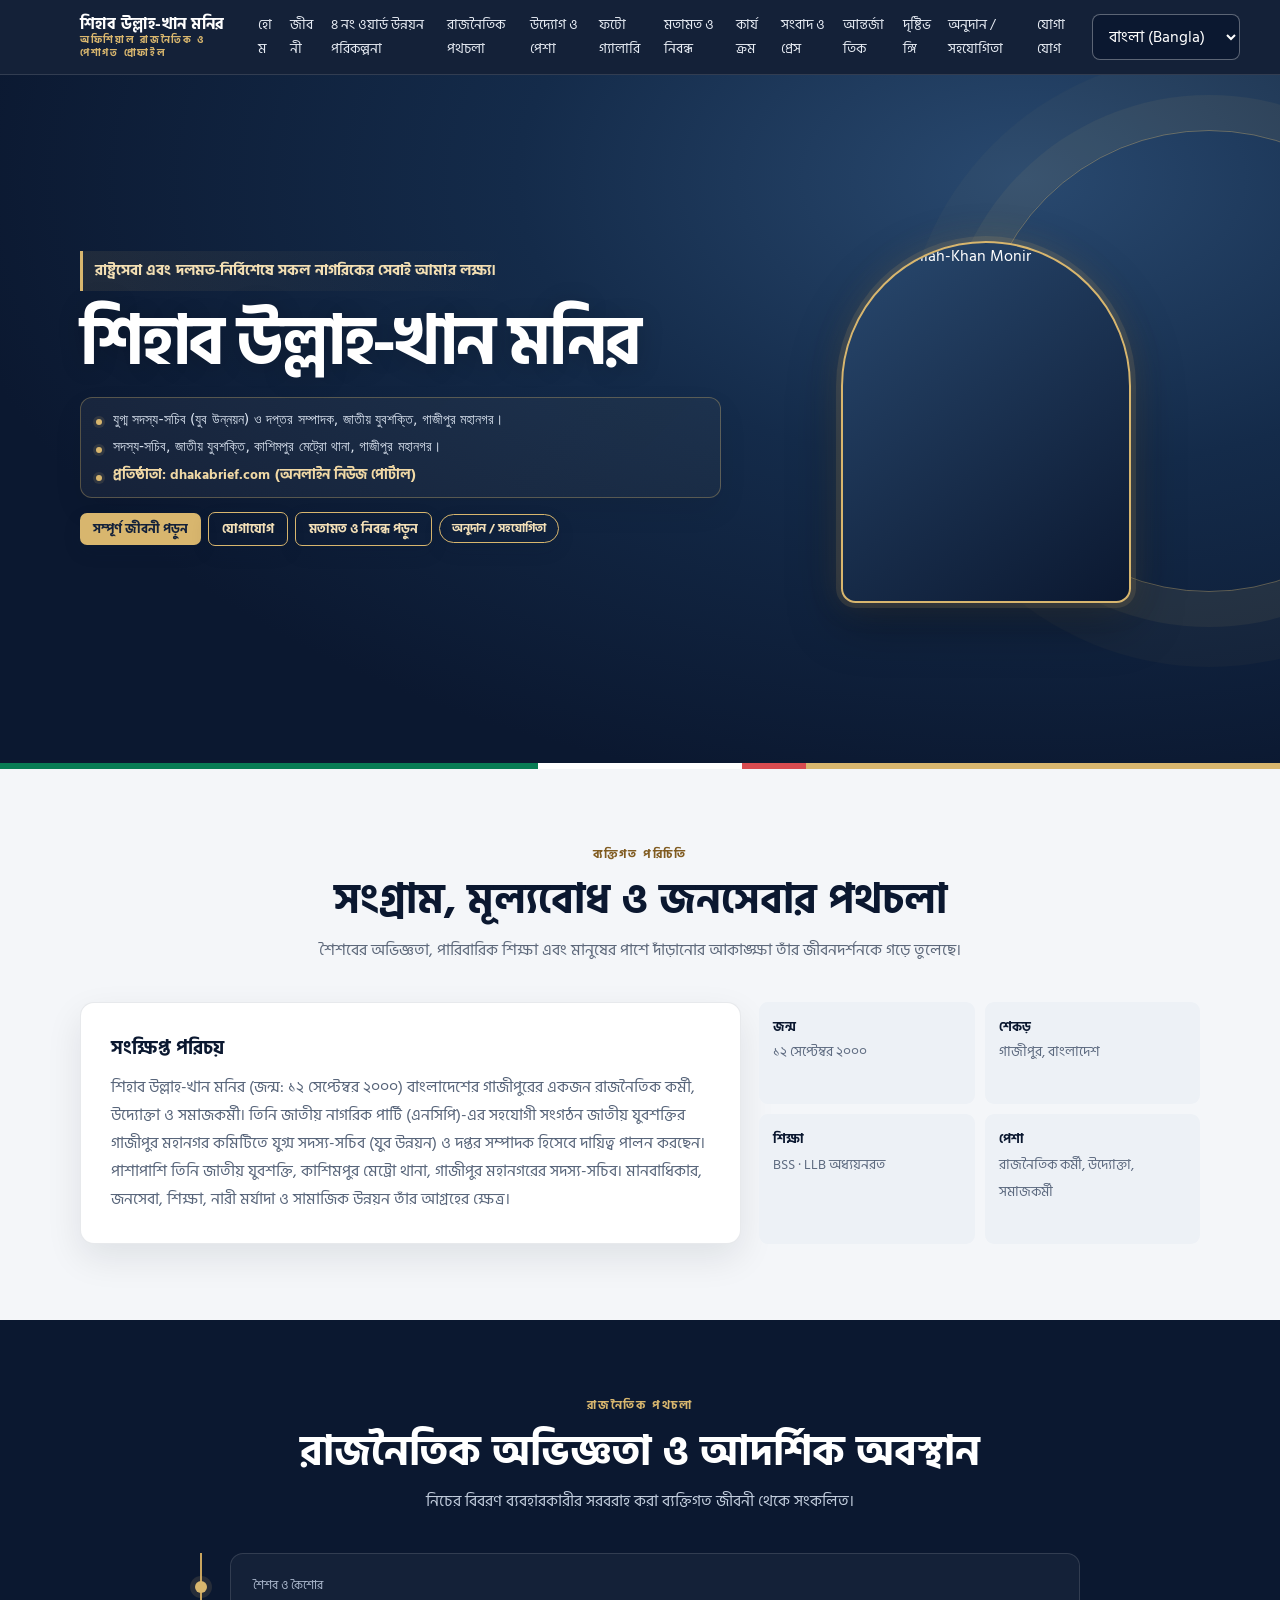
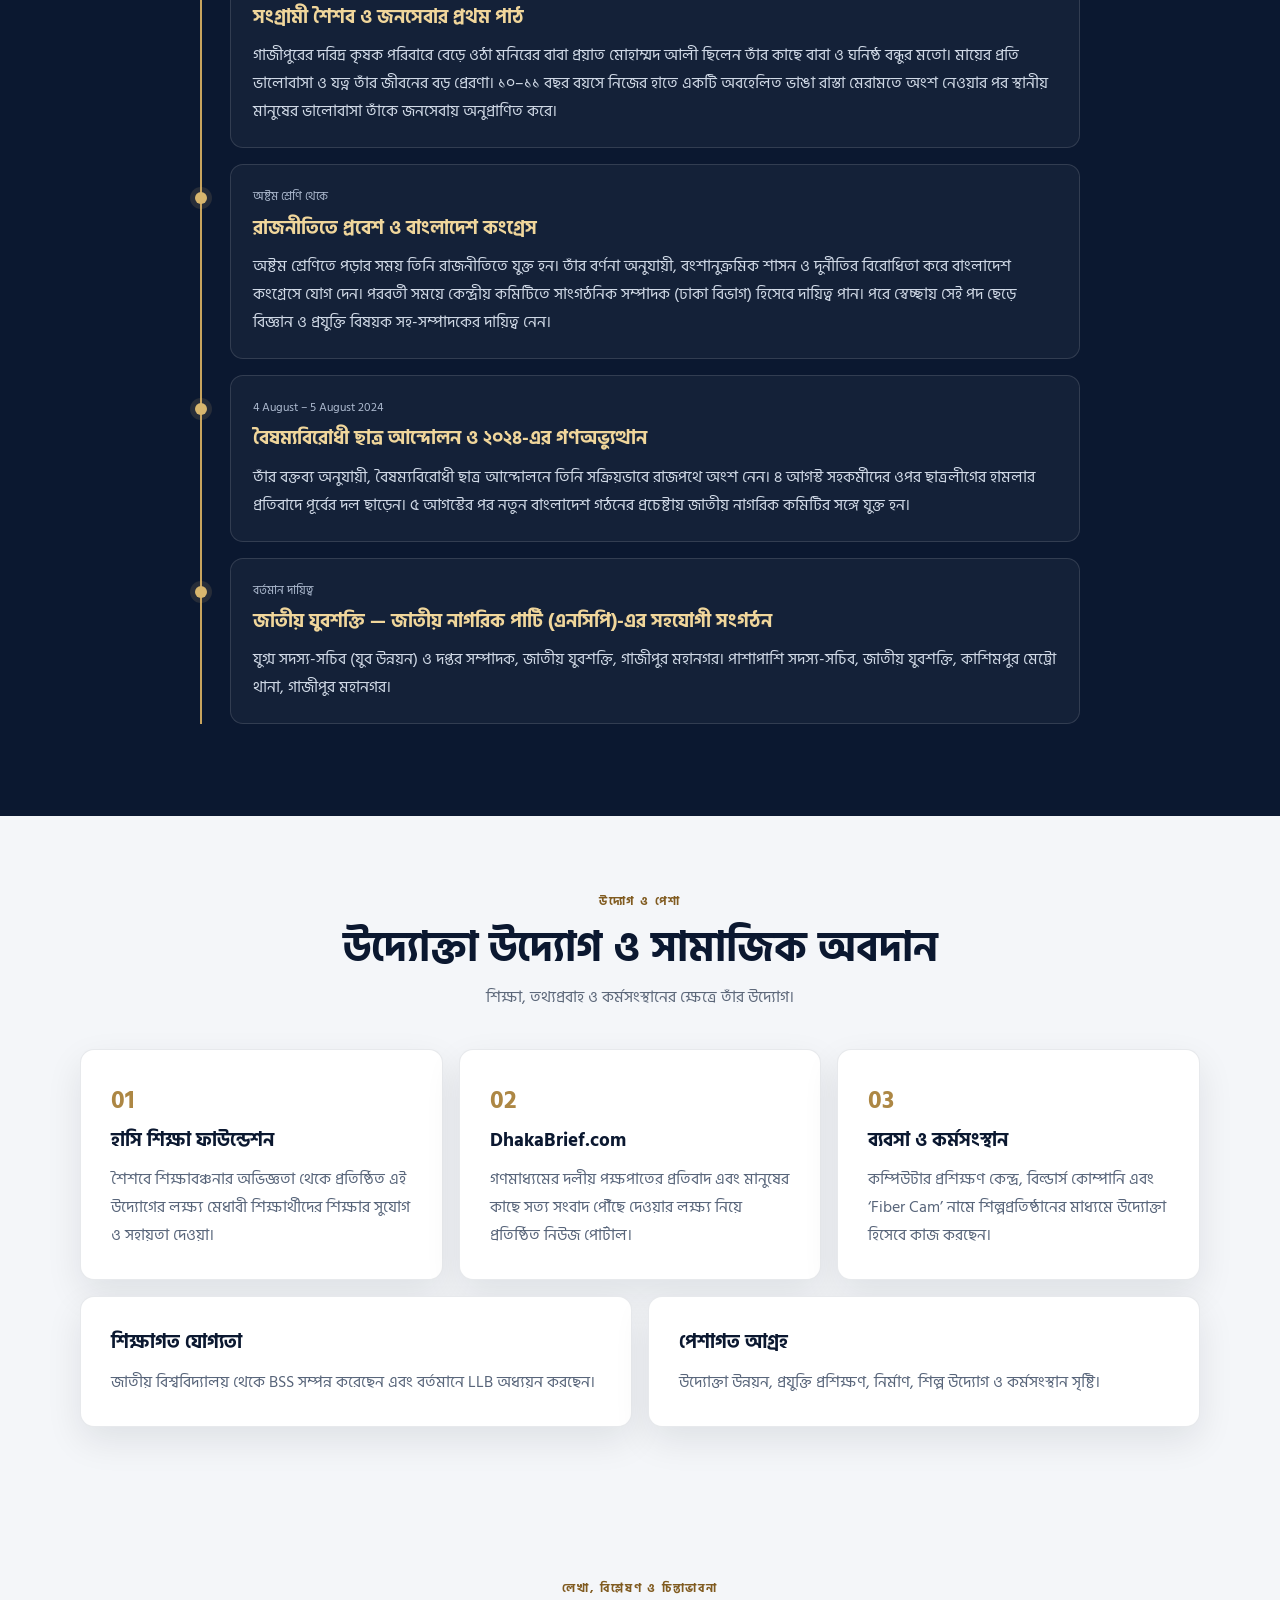
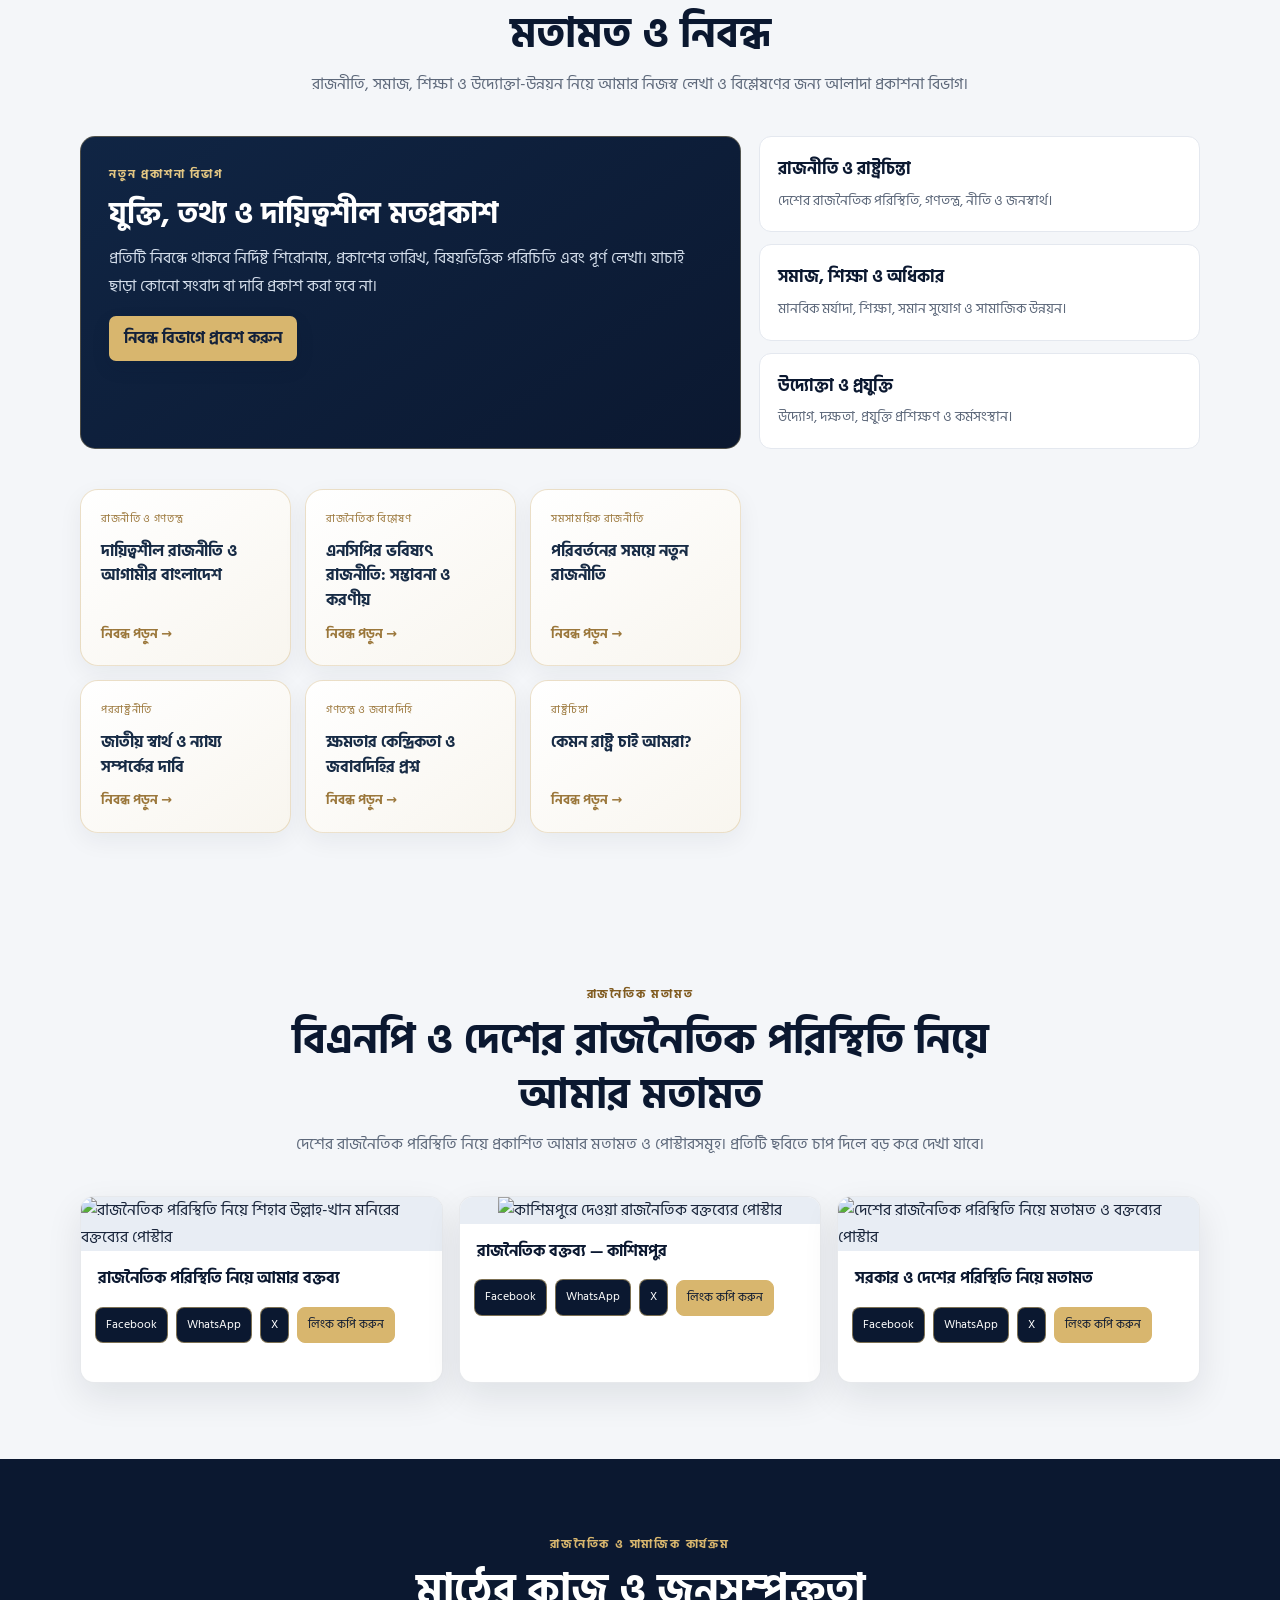
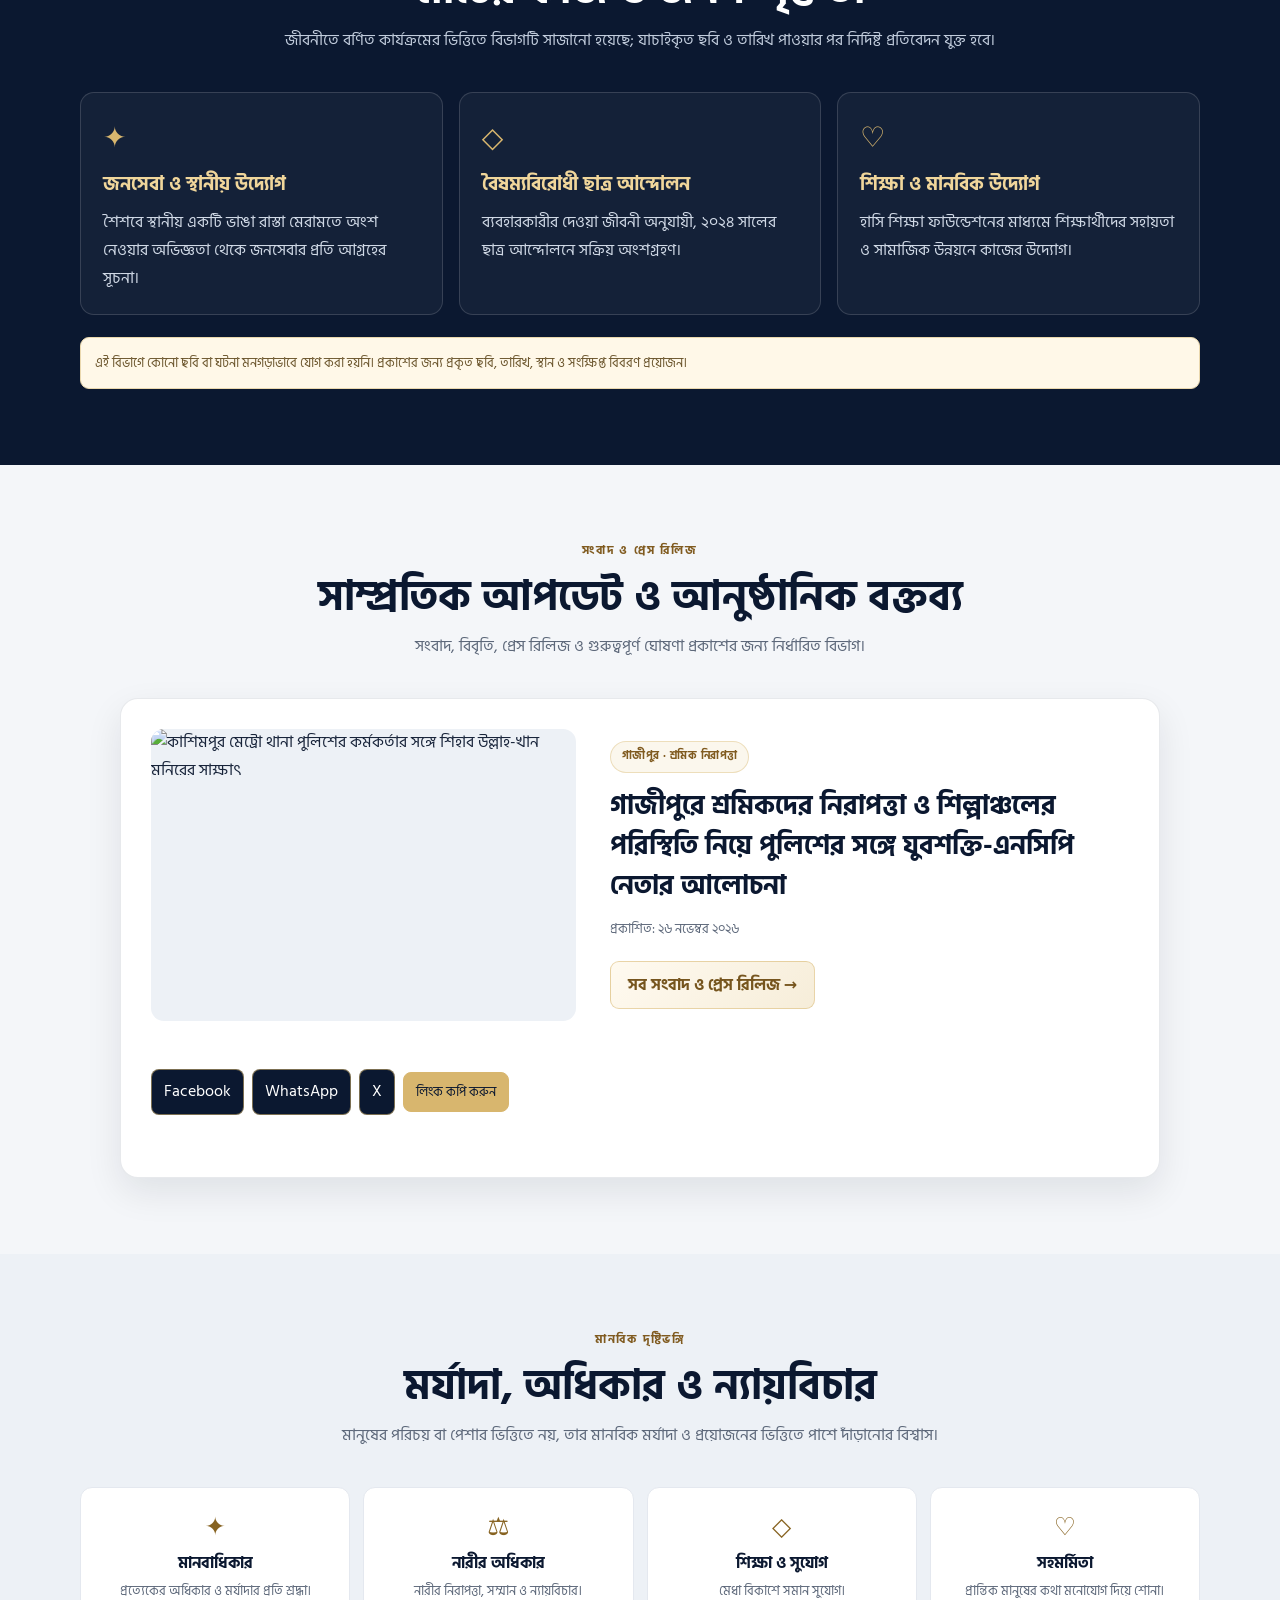
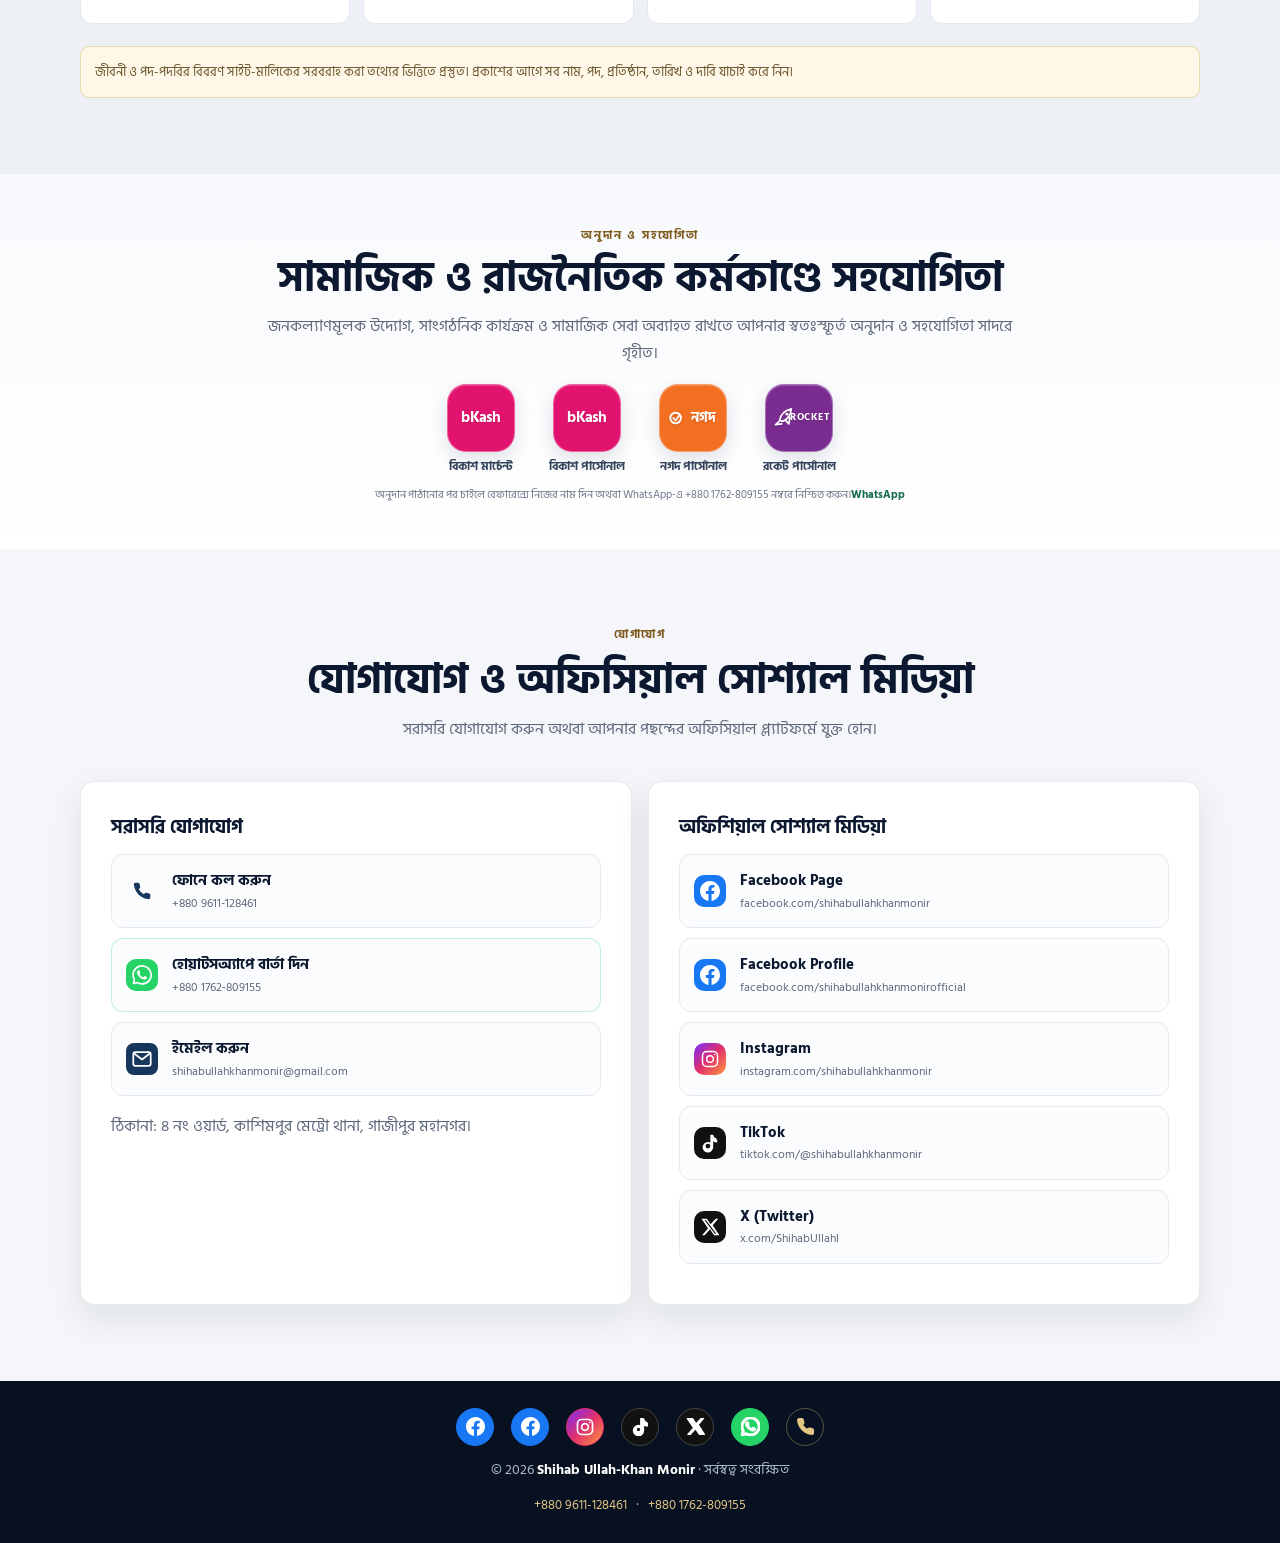
==== commit 0d07c333: "Add social sharing and per-page social previews" ====
--- a/index.html
+++ b/index.html
@@ -379,8 +379,30 @@
   }
   .heroGrid>.photo{position:relative;z-index:2}
 }
+
+/* Social sharing controls — navy and gold site theme */
+.share-tools{display:flex;flex-wrap:wrap;align-items:center;gap:8px;margin:14px 0 8px}
+.share-tools a,.share-tools button{appearance:none;display:inline-flex;align-items:center;justify-content:center;gap:7px;min-height:36px;padding:8px 12px;border:1px solid rgba(216,182,110,.55);border-radius:8px;background:#0b1830;color:#fff;font:600 13px/1.2 inherit;text-decoration:none;cursor:pointer;transition:background .18s ease,border-color .18s ease,transform .18s ease}
+.share-tools a:hover,.share-tools button:hover{background:#142b4a;border-color:#d8b66e;transform:translateY(-1px)}
+.share-tools .share-copy{background:#d8b66e;color:#0b1830;border-color:#d8b66e}
+.share-tools .share-native{background:#fff;color:#0b1830}
+.share-tools .share-status{flex-basis:100%;min-height:1.4em;color:#087c54;font-size:12px;font-weight:700}
+.galleryItem .share-tools{padding:0 14px 14px;margin:0}
+.galleryItem .share-tools a,.galleryItem .share-tools button{font-size:12px;padding:7px 10px}
+.rtl .share-tools{direction:rtl;justify-content:flex-start}
+@media(max-width:560px){.share-tools{gap:6px}.share-tools a,.share-tools button{padding:8px 10px;font-size:12px}.galleryItem .share-tools{padding:0 10px 12px}}
+
 </style>
 <meta property="og:image" content="https://i.ibb.co.com/jk6SGzb1/1bab89fd2b944e85a7464611a137924f-1.webp"><meta property="og:image:alt" content="Shihab Ullah-Khan Monir"><meta name="twitter:card" content="summary_large_image"><meta name="twitter:image" content="https://i.ibb.co.com/jk6SGzb1/1bab89fd2b944e85a7464611a137924f-1.webp">
+<meta property="og:title" content="শিহাব উল্লাহ-খান মনির | Shihab Ullah-Khan Monir — Official Profile">
+<meta property="og:description" content="শিহাব উল্লাহ-খান মনির (Shihab Ullah-Khan Monir)-এর অফিসিয়াল ওয়েবসাইট। জীবনী, রাজনৈতিক ও পেশাগত পরিচিতি, উদ্যোগ, মতামত ও যোগাযোগ।">
+<meta property="og:image" content="https://i.ibb.co.com/jk6SGzb1/1bab89fd2b944e85a7464611a137924f-1.webp">
+<meta property="og:url" content="https://shihabullahkhanmonir.xyz/">
+<meta name="twitter:card" content="summary_large_image">
+<meta name="twitter:title" content="শিহাব উল্লাহ-খান মনির | Shihab Ullah-Khan Monir — Official Profile">
+<meta name="twitter:description" content="শিহাব উল্লাহ-খান মনির (Shihab Ullah-Khan Monir)-এর অফিসিয়াল ওয়েবসাইট। জীবনী, রাজনৈতিক ও পেশাগত পরিচিতি, উদ্যোগ, মতামত ও যোগাযোগ।">
+<meta name="twitter:image" content="https://i.ibb.co.com/jk6SGzb1/1bab89fd2b944e85a7464611a137924f-1.webp">
+<meta property="og:site_name" content="Shihab Ullah-Khan Monir">
 </head>
 <body>
 <header><div class="wrap nav"><a class="brand" href="#home"><span data-bn="শিহাব উল্লাহ-খান মনির" data-ur="شہاب اللہ خان منیر" data-en="SHIHABULLAH KHAN MONIR" data-ar="شهاب الله خان منير">শিহাব উল্লাহ-খান মনির</span><small data-bn="অফিশিয়াল রাজনৈতিক ও পেশাগত প্রোফাইল" data-ur="سرکاری سیاسی اور پیشہ ورانہ پروفائل" data-en="OFFICIAL POLITICAL & PROFESSIONAL PROFILE" data-ar="الملف السياسي والمهني الرسمي">অফিশিয়াল রাজনৈতিক ও পেশাগত প্রোফাইল</small></a>
@@ -627,5 +649,63 @@
 </script>
 
 <script id="site-title-localization">(function(){var titles={"bn":"শিহাব উল্লাহ-খান মনির | Shihab Ullah-Khan Monir — Official Website","en":"Shihab Ullah-Khan Monir | Official Website","ur":"شهاب الله خان منير | الموقع الرسمي","ar":"شهاب الله خان منير | الموقع الرسمي"};var s=document.querySelector("select#lang,select#language");function apply(){var l=(s&&s.value)||"bn";try{l=localStorage.getItem("site-language")||localStorage.getItem("siteLang")||l;}catch(e){}document.title=titles[l]||titles.bn;}apply();if(s)s.addEventListener("change",function(){document.title=titles[s.value]||titles.bn;});})();</script>
+<script id="social-share-tools">
+
+/* Share published articles, news and gallery media */
+(function(){
+  const lang=()=>({bn:{fb:"Facebook",wa:"WhatsApp",x:"X",copy:"লিংক কপি করুন",copied:"লিংক কপি হয়েছে",failed:"লিংক কপি করা যায়নি",native:"শেয়ার করুন"},en:{fb:"Facebook",wa:"WhatsApp",x:"X",copy:"Copy link",copied:"Link copied",failed:"Could not copy link",native:"Share"},ur:{fb:"Facebook",wa:"WhatsApp",x:"X",copy:"لنک کاپی کریں",copied:"لنک کاپی ہو گیا",failed:"لنک کاپی نہیں ہو سکا",native:"شیئر کریں"},ar:{fb:"Facebook",wa:"WhatsApp",x:"X",copy:"نسخ الرابط",copied:"تم نسخ الرابط",failed:"تعذر نسخ الرابط",native:"مشاركة"}}[document.documentElement.lang]||{fb:"Facebook",wa:"WhatsApp",x:"X",copy:"Copy link",copied:"Link copied",failed:"Could not copy link",native:"Share"});
+  const absolute=(value)=>{try{return new URL(value,location.href).href}catch(e){return location.href}};
+  const pageUrl=absolute(document.querySelector('link[rel="canonical"]')?.href||location.href);
+  const pageTitle=document.querySelector('meta[property="og:title"]')?.content||document.title;
+  function makeToolbar(title,url,kind){
+    const t=lang(),u=absolute(url),label=title||pageTitle;
+    const box=document.createElement("div");box.className="share-tools";box.setAttribute("aria-label","Share this content");
+    const link=(text,href,cls)=>{const a=document.createElement("a");a.textContent=text;a.href=href;a.target="_blank";a.rel="noopener noreferrer";if(cls)a.className=cls;return a};
+    const fb=link(t.fb,"https://www.facebook.com/sharer/sharer.php?u="+encodeURIComponent(u));
+    const wa=link(t.wa,"https://api.whatsapp.com/send?text="+encodeURIComponent(label+" "+u));
+    const x=link(t.x,"https://twitter.com/intent/tweet?text="+encodeURIComponent(label)+"&url="+encodeURIComponent(u));
+    const copy=document.createElement("button");copy.type="button";copy.className="share-copy";copy.textContent=t.copy;
+    copy.addEventListener("click",async()=>{
+      let ok=false;try{if(navigator.clipboard&&window.isSecureContext){await navigator.clipboard.writeText(u);ok=true}}catch(e){}
+      if(!ok){try{const field=document.createElement("textarea");field.value=u;field.setAttribute("readonly","");field.style.position="fixed";field.style.opacity="0";document.body.appendChild(field);field.select();ok=document.execCommand("copy");field.remove()}catch(e){}}
+      status.textContent=ok?t.copied:t.failed;
+    });
+    box.append(fb,wa,x,copy);
+    if(navigator.share){const native=document.createElement("button");native.type="button";native.className="share-native";native.textContent=t.native;native.addEventListener("click",async()=>{try{await navigator.share({title:label,text:label,url:u})}catch(e){}});box.append(native)}
+    const status=document.createElement("span");status.className="share-status";status.setAttribute("role","status");status.setAttribute("aria-live","polite");box.append(status);
+    box.dataset.shareKind=kind||"page";return box;
+  }
+  document.querySelectorAll(".article-card,.home-article-card").forEach(card=>{
+    if(card.querySelector(".share-tools"))return;
+    const target=card.querySelector('h2 a[href],h3 a[href],a[href]');
+    if(!target)return;
+    const heading=card.querySelector("h2,h3");
+    const title=heading?.textContent?.trim()||target.textContent.trim()||pageTitle;
+    card.append(makeToolbar(title,target.href,"article"));
+  });
+  document.querySelectorAll("article.article,.article").forEach(article=>{
+    if(article.querySelector(".share-tools"))return;
+    const heading=article.querySelector("h1");
+    if(!heading)return;
+    const bar=makeToolbar(pageTitle,pageUrl,"article");
+    heading.insertAdjacentElement("afterend",bar);
+  });
+  document.querySelectorAll(".galleryItem").forEach(item=>{
+    if(item.querySelector(".share-tools"))return;
+    const img=item.querySelector("img");
+    const video=item.querySelector("video");
+    const mediaUrl=img?.currentSrc||img?.src||video?.currentSrc||video?.src||pageUrl;
+    const caption=item.querySelector("figcaption")?.textContent?.trim()||img?.alt||video?.title||pageTitle;
+    item.append(makeToolbar(caption,mediaUrl,"media"));
+  });
+  document.querySelectorAll("video").forEach(video=>{
+    const parent=video.closest(".galleryItem,.media-card,.video-card")||video.parentElement;
+    if(!parent||parent.querySelector(":scope > .share-tools"))return;
+    const mediaUrl=video.currentSrc||video.src||video.querySelector("source")?.src||pageUrl;
+    parent.append(makeToolbar(video.getAttribute("aria-label")||video.title||pageTitle,mediaUrl,"video"));
+  });
+})();
+
+</script>
 </body>
 </html>
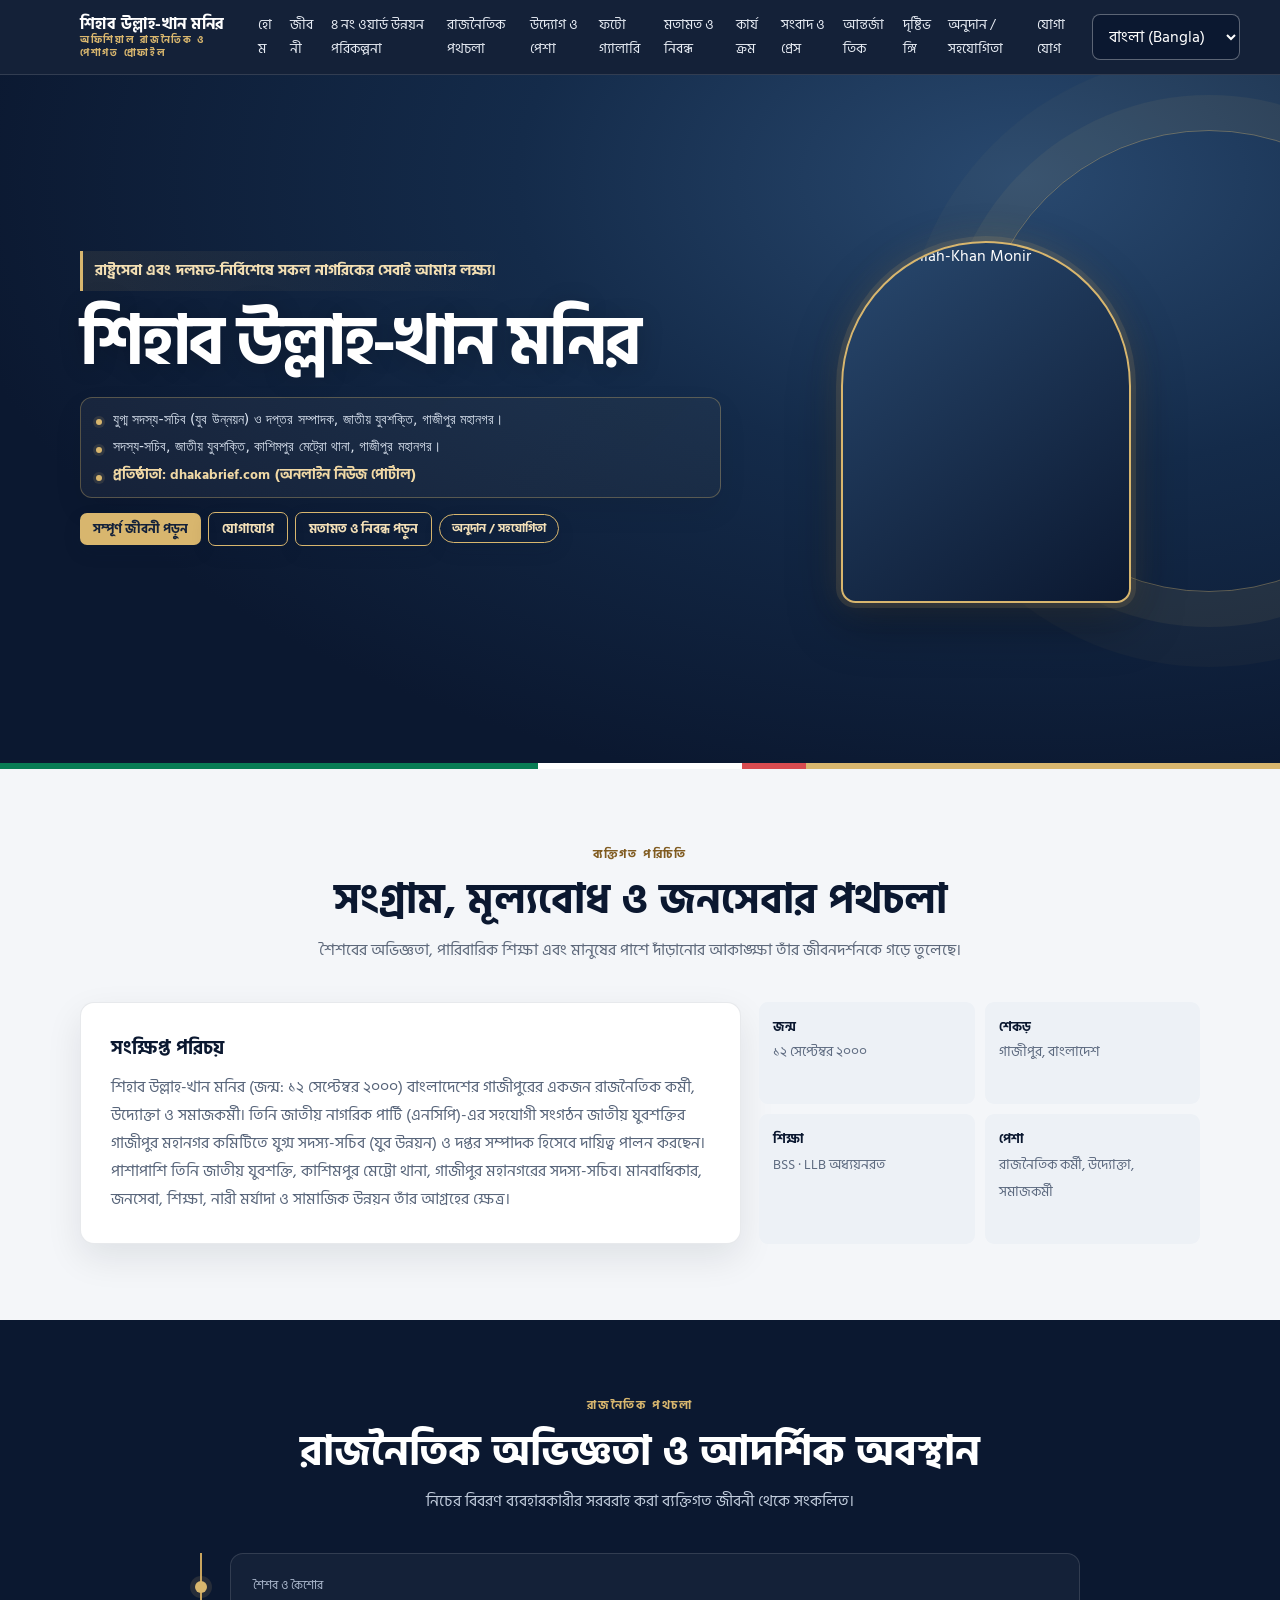
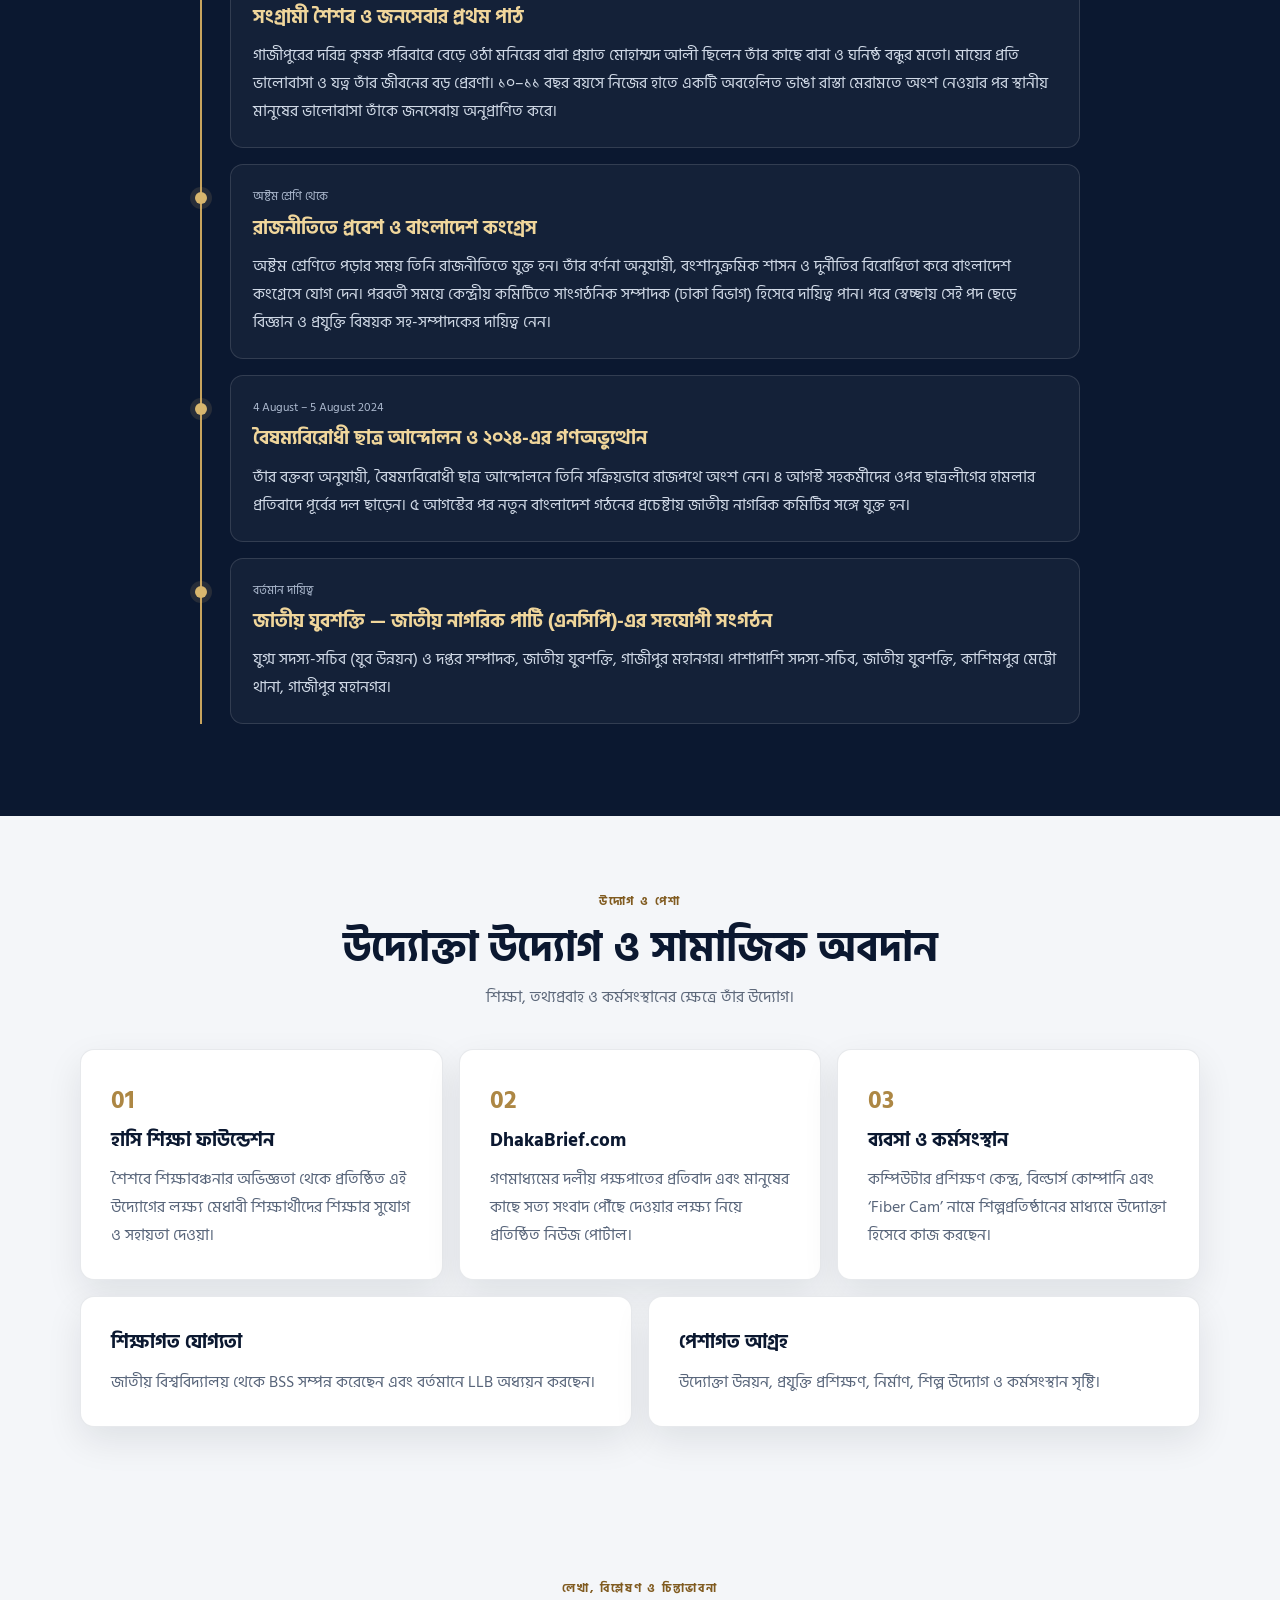
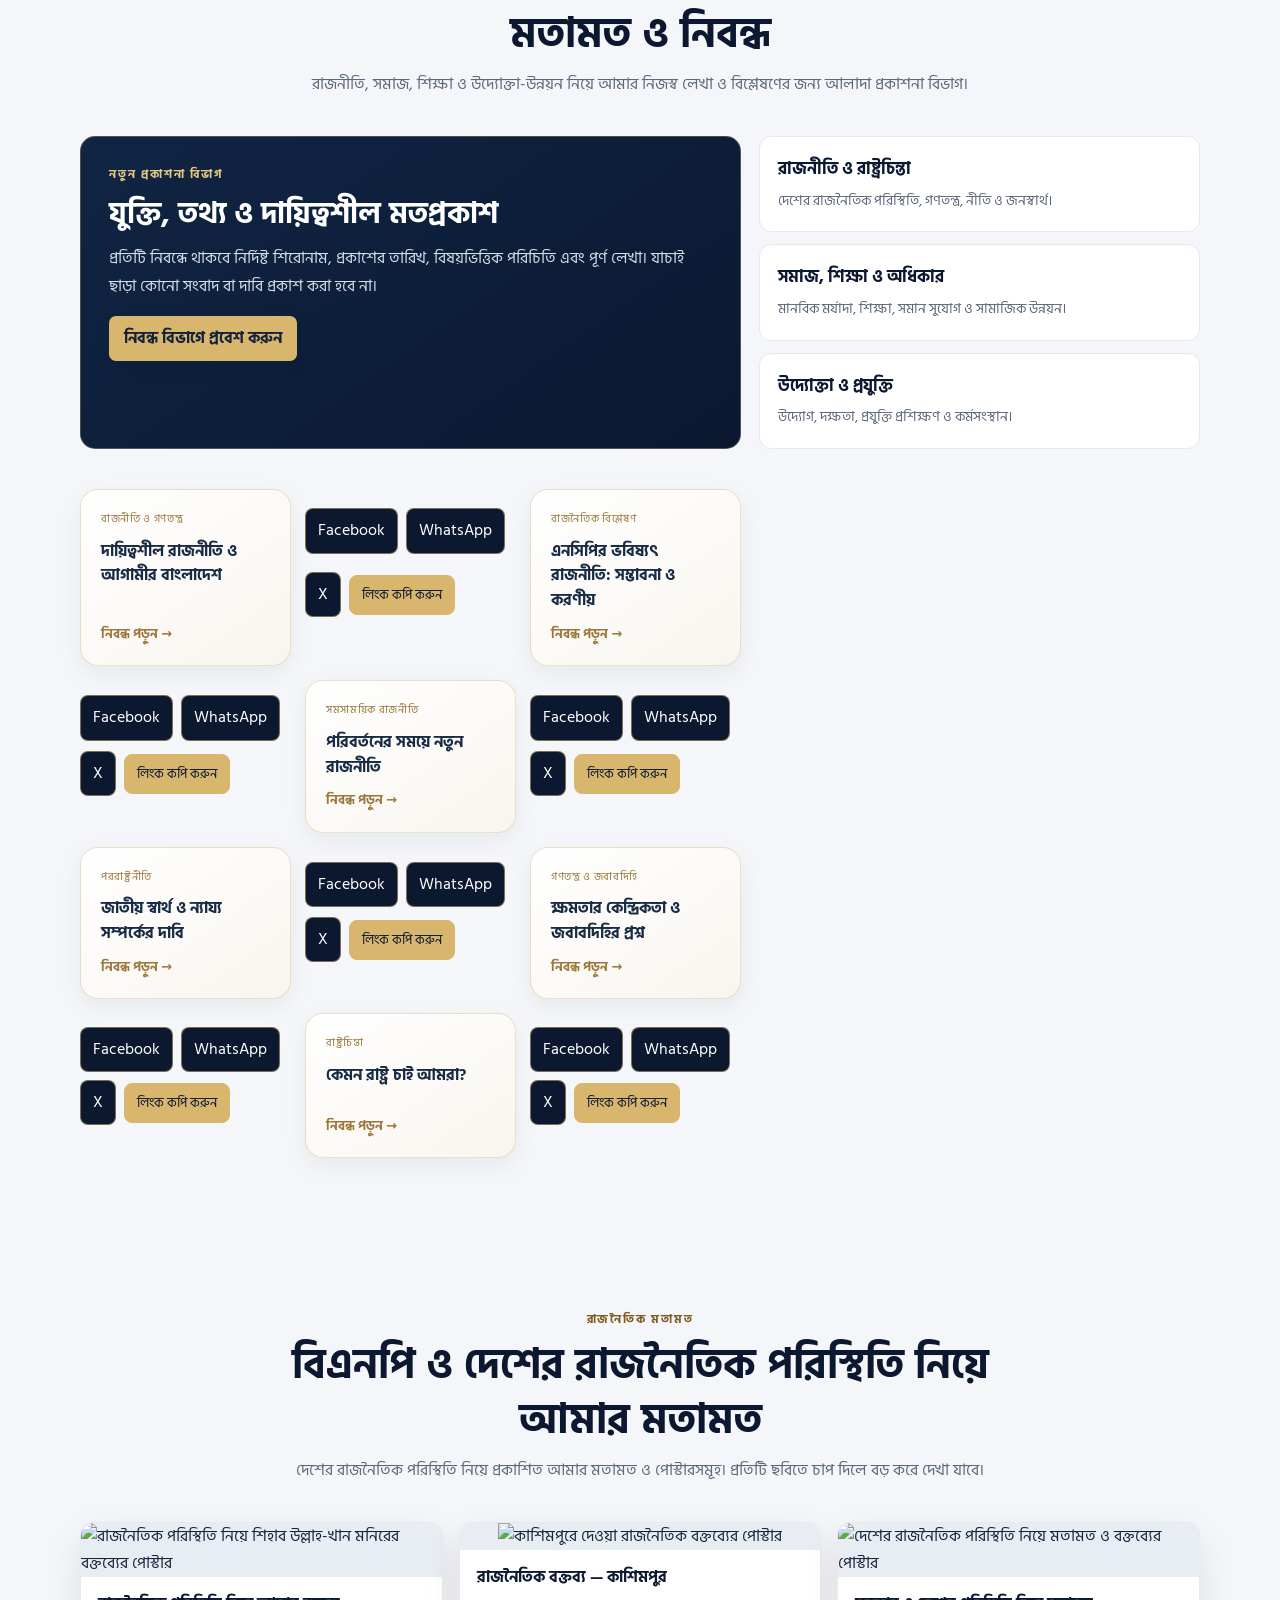
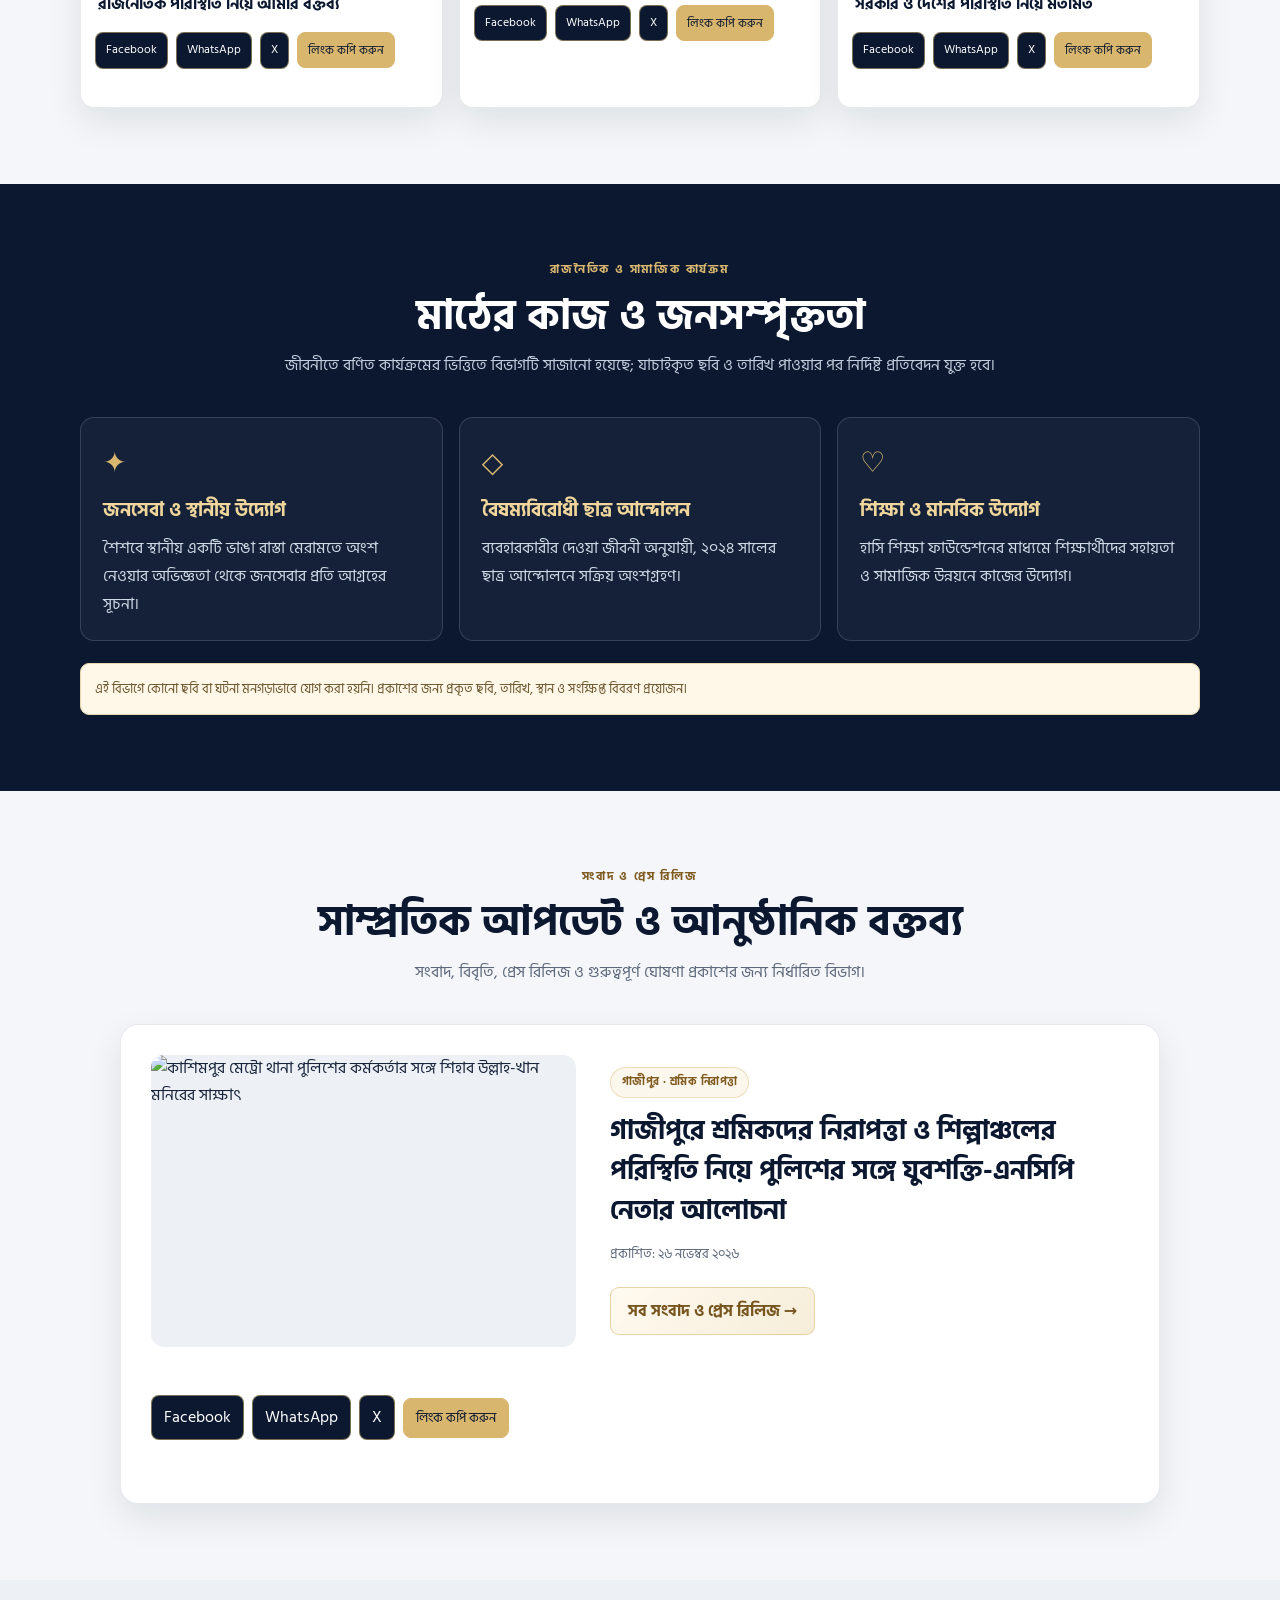
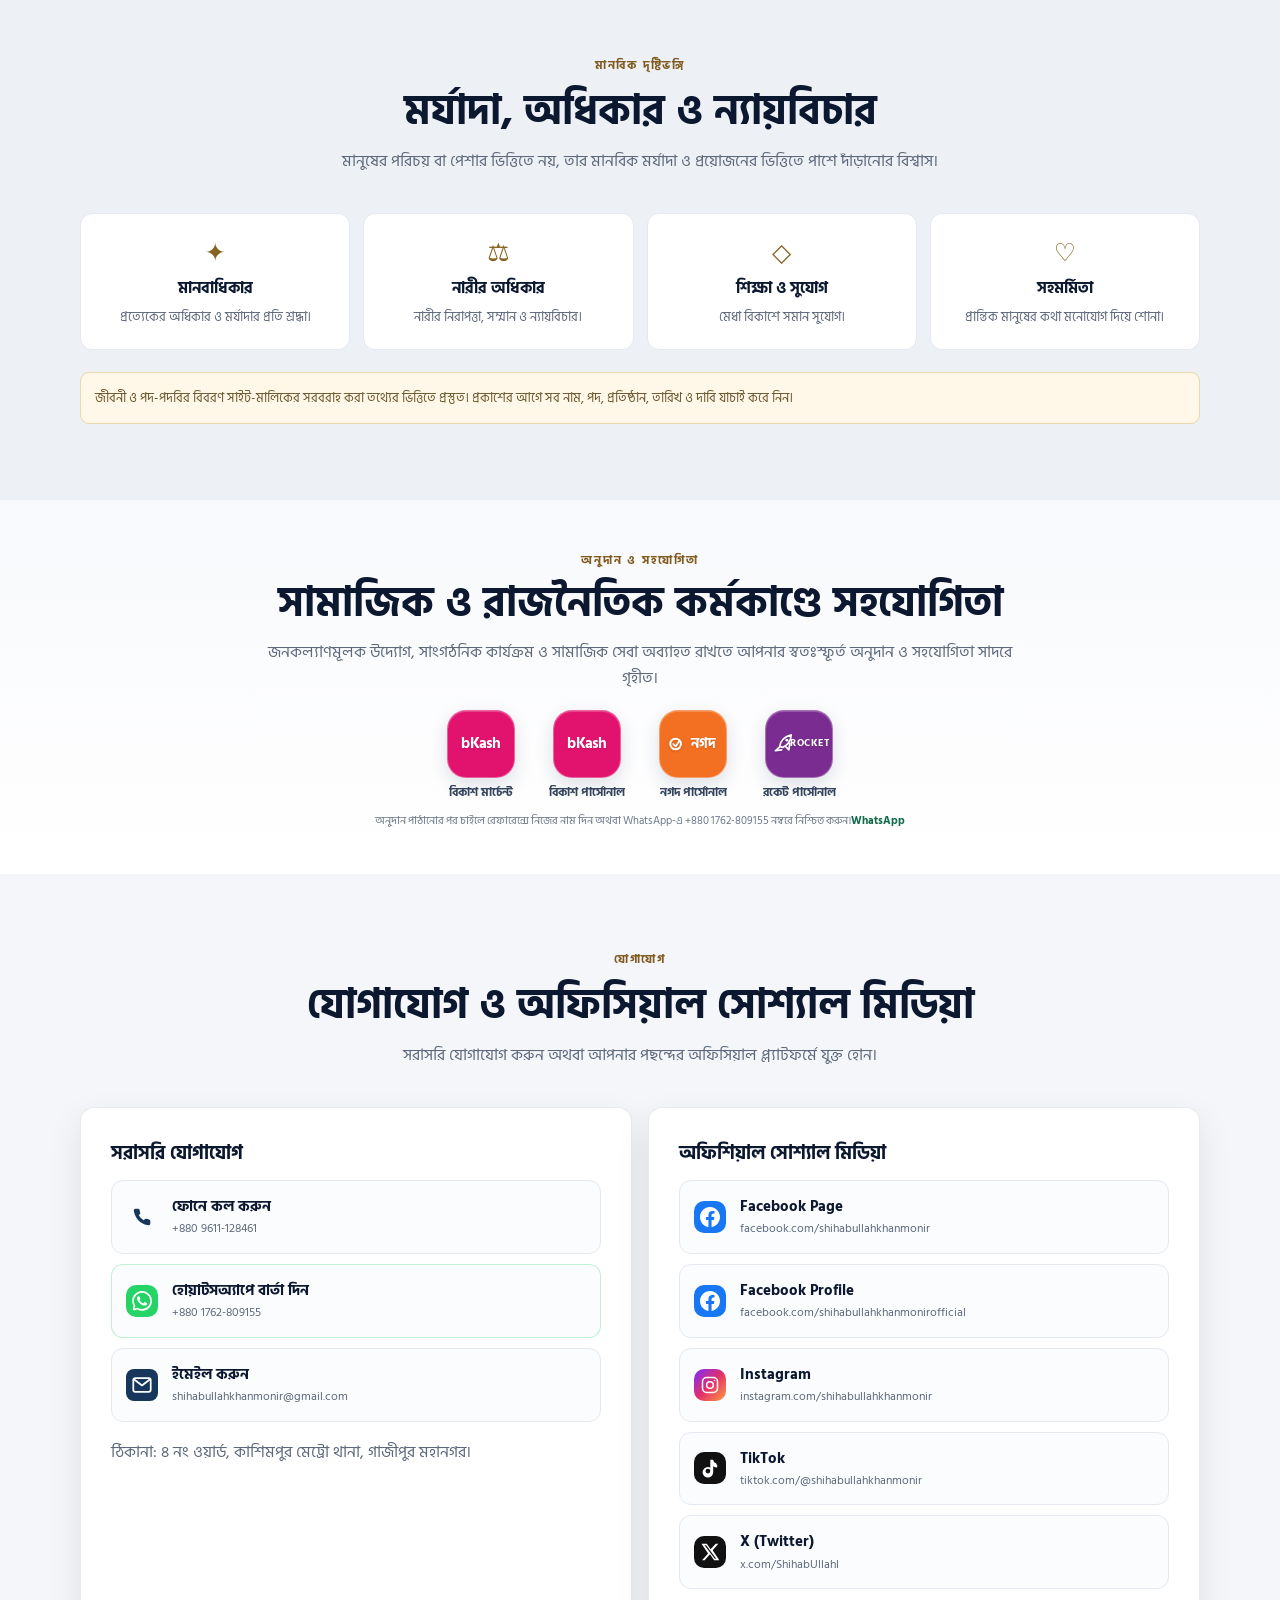
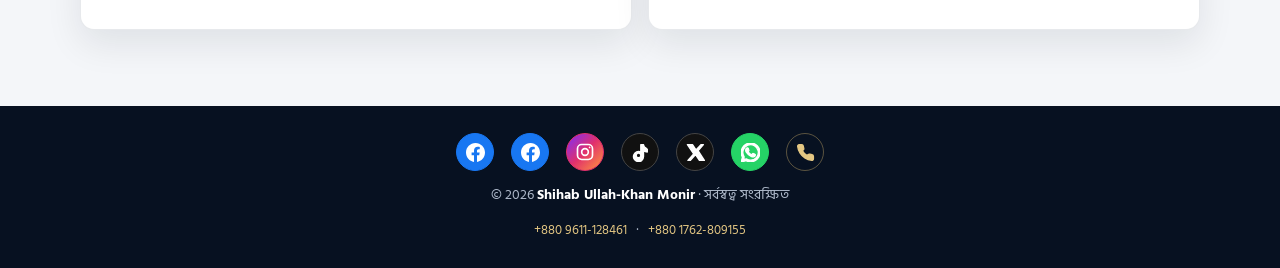
==== commit bc34887f: "Refine multilingual share controls and article card placement" ====
--- a/index.html
+++ b/index.html
@@ -653,47 +653,47 @@
 
 /* Share published articles, news and gallery media */
 (function(){
-  const lang=()=>({bn:{fb:"Facebook",wa:"WhatsApp",x:"X",copy:"লিংক কপি করুন",copied:"লিংক কপি হয়েছে",failed:"লিংক কপি করা যায়নি",native:"শেয়ার করুন"},en:{fb:"Facebook",wa:"WhatsApp",x:"X",copy:"Copy link",copied:"Link copied",failed:"Could not copy link",native:"Share"},ur:{fb:"Facebook",wa:"WhatsApp",x:"X",copy:"لنک کاپی کریں",copied:"لنک کاپی ہو گیا",failed:"لنک کاپی نہیں ہو سکا",native:"شیئر کریں"},ar:{fb:"Facebook",wa:"WhatsApp",x:"X",copy:"نسخ الرابط",copied:"تم نسخ الرابط",failed:"تعذر نسخ الرابط",native:"مشاركة"}}[document.documentElement.lang]||{fb:"Facebook",wa:"WhatsApp",x:"X",copy:"Copy link",copied:"Link copied",failed:"Could not copy link",native:"Share"});
-  const absolute=(value)=>{try{return new URL(value,location.href).href}catch(e){return location.href}};
+  const labels=()=>({bn:{fb:"Facebook",wa:"WhatsApp",x:"X",copy:"লিংক কপি করুন",copied:"লিংক কপি হয়েছে",failed:"লিংক কপি করা যায়নি",native:"শেয়ার করুন"},en:{fb:"Facebook",wa:"WhatsApp",x:"X",copy:"Copy link",copied:"Link copied",failed:"Could not copy link",native:"Share"},ur:{fb:"Facebook",wa:"WhatsApp",x:"X",copy:"لنک کاپی کریں",copied:"لنک کاپی ہو گیا",failed:"لنک کاپی نہیں ہو سکا",native:"شیئر کریں"},ar:{fb:"Facebook",wa:"WhatsApp",x:"X",copy:"نسخ الرابط",copied:"تم نسخ الرابط",failed:"تعذر نسخ الرابط",native:"مشاركة"}}[document.documentElement.lang]||{fb:"Facebook",wa:"WhatsApp",x:"X",copy:"Copy link",copied:"Link copied",failed:"Could not copy link",native:"Share"});
+  const absolute=value=>{try{return new URL(value,location.href).href}catch(e){return location.href}};
   const pageUrl=absolute(document.querySelector('link[rel="canonical"]')?.href||location.href);
   const pageTitle=document.querySelector('meta[property="og:title"]')?.content||document.title;
   function makeToolbar(title,url,kind){
-    const t=lang(),u=absolute(url),label=title||pageTitle;
+    const u=absolute(url),label=title||pageTitle,t=labels();
     const box=document.createElement("div");box.className="share-tools";box.setAttribute("aria-label","Share this content");
-    const link=(text,href,cls)=>{const a=document.createElement("a");a.textContent=text;a.href=href;a.target="_blank";a.rel="noopener noreferrer";if(cls)a.className=cls;return a};
-    const fb=link(t.fb,"https://www.facebook.com/sharer/sharer.php?u="+encodeURIComponent(u));
-    const wa=link(t.wa,"https://api.whatsapp.com/send?text="+encodeURIComponent(label+" "+u));
-    const x=link(t.x,"https://twitter.com/intent/tweet?text="+encodeURIComponent(label)+"&url="+encodeURIComponent(u));
-    const copy=document.createElement("button");copy.type="button";copy.className="share-copy";copy.textContent=t.copy;
+    const link=(key,href)=>{const a=document.createElement("a");a.dataset.shareLabel=key;a.textContent=t[key];a.href=href;a.target="_blank";a.rel="noopener noreferrer";return a};
+    const fb=link("fb","https://www.facebook.com/sharer/sharer.php?u="+encodeURIComponent(u));
+    const wa=link("wa","https://api.whatsapp.com/send?text="+encodeURIComponent(label+" "+u));
+    const x=link("x","https://twitter.com/intent/tweet?text="+encodeURIComponent(label)+"&url="+encodeURIComponent(u));
+    const copy=document.createElement("button");copy.type="button";copy.className="share-copy";copy.dataset.shareLabel="copy";copy.textContent=t.copy;
+    const status=document.createElement("span");status.className="share-status";status.setAttribute("role","status");status.setAttribute("aria-live","polite");
     copy.addEventListener("click",async()=>{
       let ok=false;try{if(navigator.clipboard&&window.isSecureContext){await navigator.clipboard.writeText(u);ok=true}}catch(e){}
       if(!ok){try{const field=document.createElement("textarea");field.value=u;field.setAttribute("readonly","");field.style.position="fixed";field.style.opacity="0";document.body.appendChild(field);field.select();ok=document.execCommand("copy");field.remove()}catch(e){}}
-      status.textContent=ok?t.copied:t.failed;
+      status.textContent=ok?labels().copied:labels().failed;
     });
     box.append(fb,wa,x,copy);
-    if(navigator.share){const native=document.createElement("button");native.type="button";native.className="share-native";native.textContent=t.native;native.addEventListener("click",async()=>{try{await navigator.share({title:label,text:label,url:u})}catch(e){}});box.append(native)}
-    const status=document.createElement("span");status.className="share-status";status.setAttribute("role","status");status.setAttribute("aria-live","polite");box.append(status);
-    box.dataset.shareKind=kind||"page";return box;
-  }
-  document.querySelectorAll(".article-card,.home-article-card").forEach(card=>{
+    if(navigator.share){const native=document.createElement("button");native.type="button";native.className="share-native";native.dataset.shareLabel="native";native.textContent=t.native;native.addEventListener("click",async()=>{try{await navigator.share({title:label,text:label,url:u})}catch(e){}});box.append(native)}
+    box.append(status);box.dataset.shareKind=kind||"page";return box;
+  }
+  document.querySelectorAll(".article-card").forEach(card=>{
     if(card.querySelector(".share-tools"))return;
-    const target=card.querySelector('h2 a[href],h3 a[href],a[href]');
-    if(!target)return;
-    const heading=card.querySelector("h2,h3");
-    const title=heading?.textContent?.trim()||target.textContent.trim()||pageTitle;
+    const target=card.querySelector('h2 a[href],h3 a[href],a[href]');if(!target)return;
+    const title=card.querySelector("h2,h3")?.textContent?.trim()||target.textContent.trim()||pageTitle;
     card.append(makeToolbar(title,target.href,"article"));
+  });
+  document.querySelectorAll(".home-article-card").forEach(card=>{
+    if(card.nextElementSibling?.classList.contains("share-tools"))return;
+    const title=card.querySelector("strong")?.textContent?.trim()||card.textContent.trim()||pageTitle;
+    card.insertAdjacentElement("afterend",makeToolbar(title,card.href,"article"));
   });
   document.querySelectorAll("article.article,.article").forEach(article=>{
     if(article.querySelector(".share-tools"))return;
-    const heading=article.querySelector("h1");
-    if(!heading)return;
-    const bar=makeToolbar(pageTitle,pageUrl,"article");
-    heading.insertAdjacentElement("afterend",bar);
+    const heading=article.querySelector("h1");if(!heading)return;
+    heading.insertAdjacentElement("afterend",makeToolbar(pageTitle,pageUrl,"article"));
   });
   document.querySelectorAll(".galleryItem").forEach(item=>{
     if(item.querySelector(".share-tools"))return;
-    const img=item.querySelector("img");
-    const video=item.querySelector("video");
+    const img=item.querySelector("img"),video=item.querySelector("video");
     const mediaUrl=img?.currentSrc||img?.src||video?.currentSrc||video?.src||pageUrl;
     const caption=item.querySelector("figcaption")?.textContent?.trim()||img?.alt||video?.title||pageTitle;
     item.append(makeToolbar(caption,mediaUrl,"media"));
@@ -704,6 +704,8 @@
     const mediaUrl=video.currentSrc||video.src||video.querySelector("source")?.src||pageUrl;
     parent.append(makeToolbar(video.getAttribute("aria-label")||video.title||pageTitle,mediaUrl,"video"));
   });
+  const refreshLabels=()=>document.querySelectorAll(".share-tools [data-share-label]").forEach(el=>{const key=el.dataset.shareLabel;el.textContent=labels()[key]||key});
+  new MutationObserver(refreshLabels).observe(document.documentElement,{attributes:true,attributeFilter:["lang"]});
 })();
 
 </script>
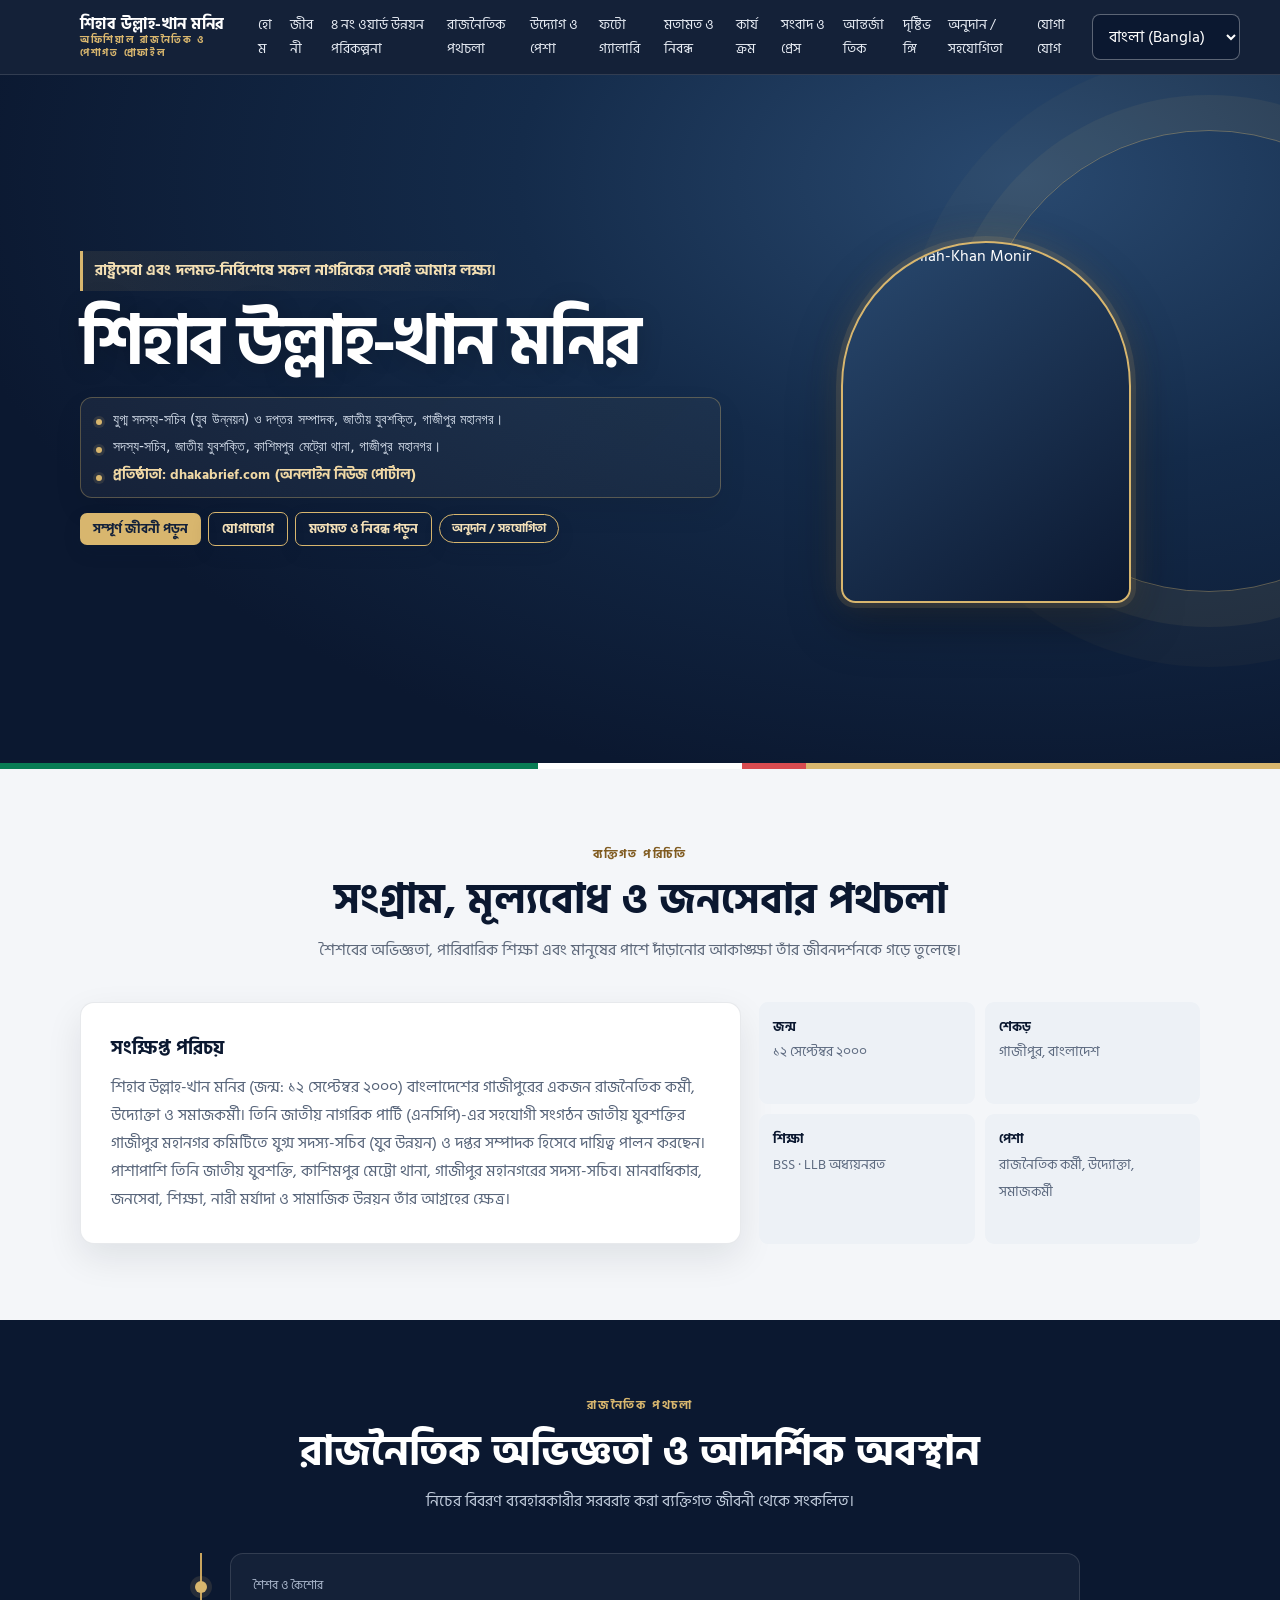
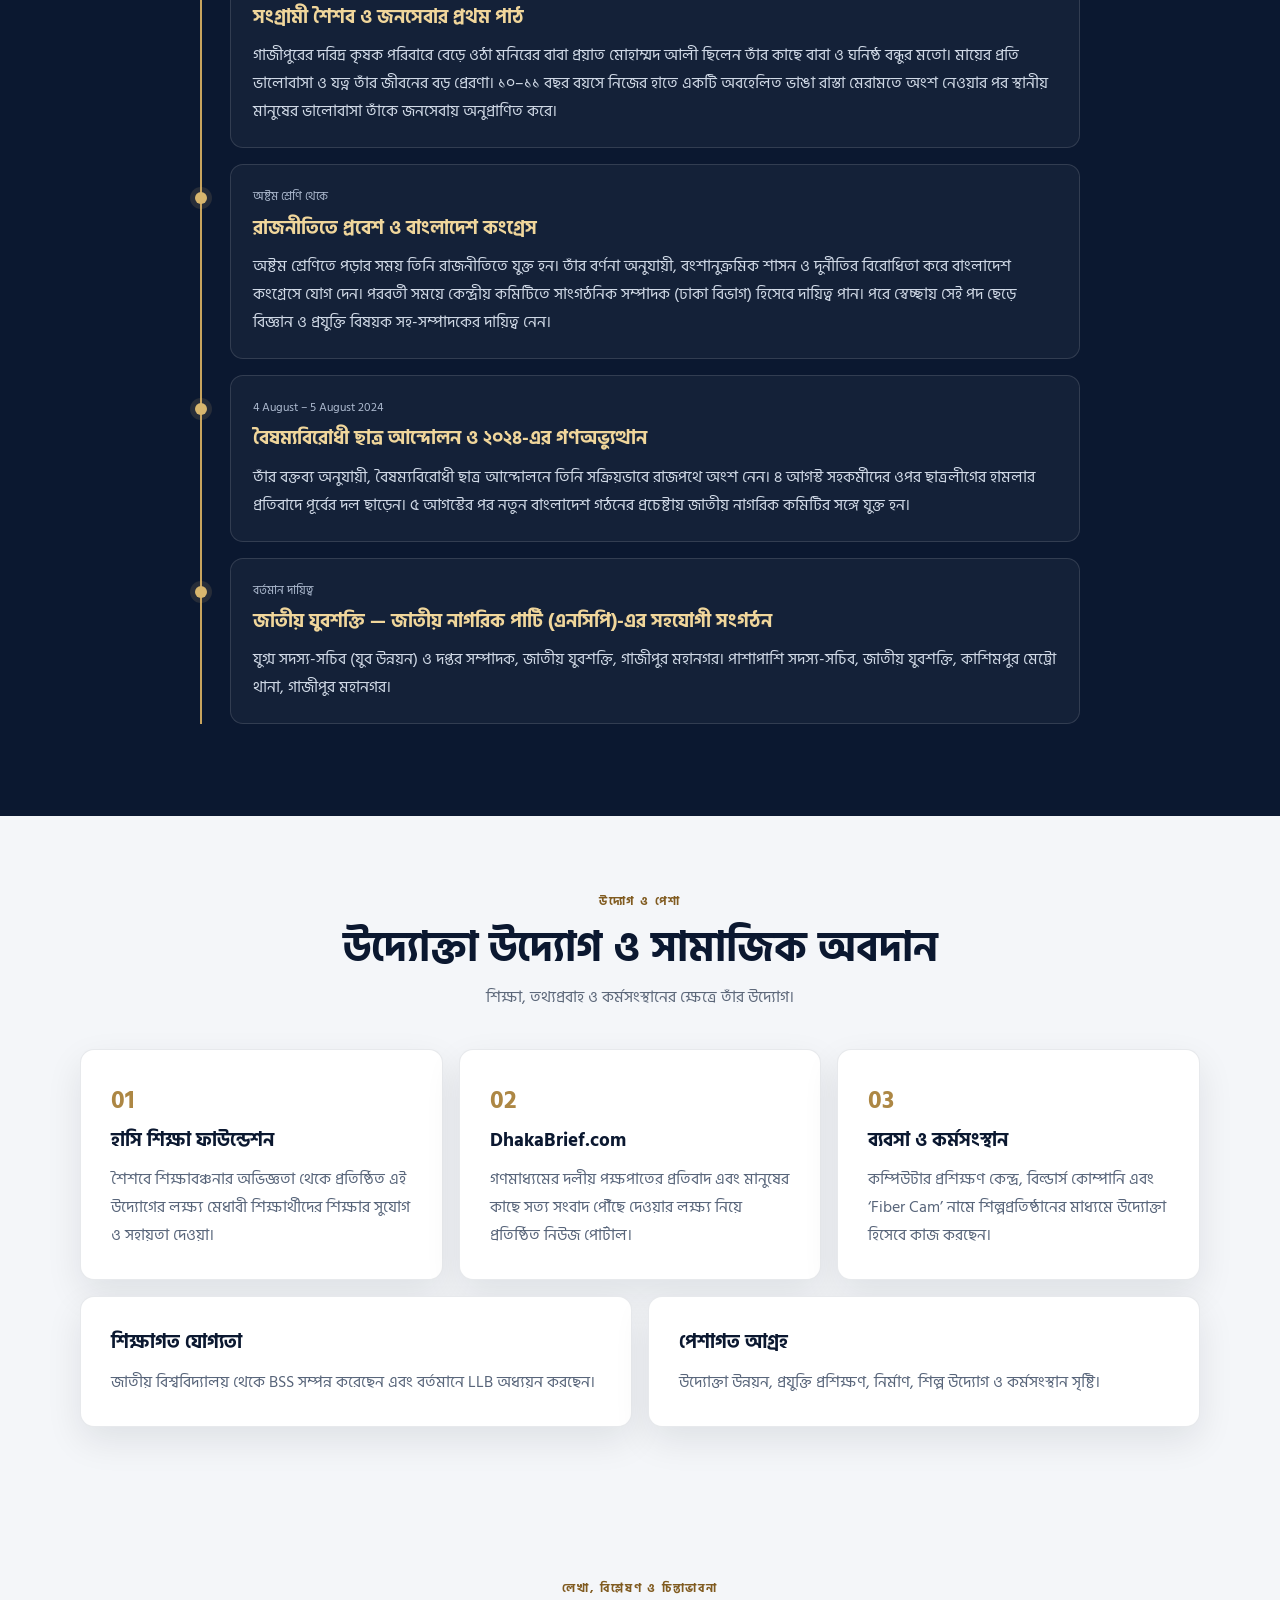
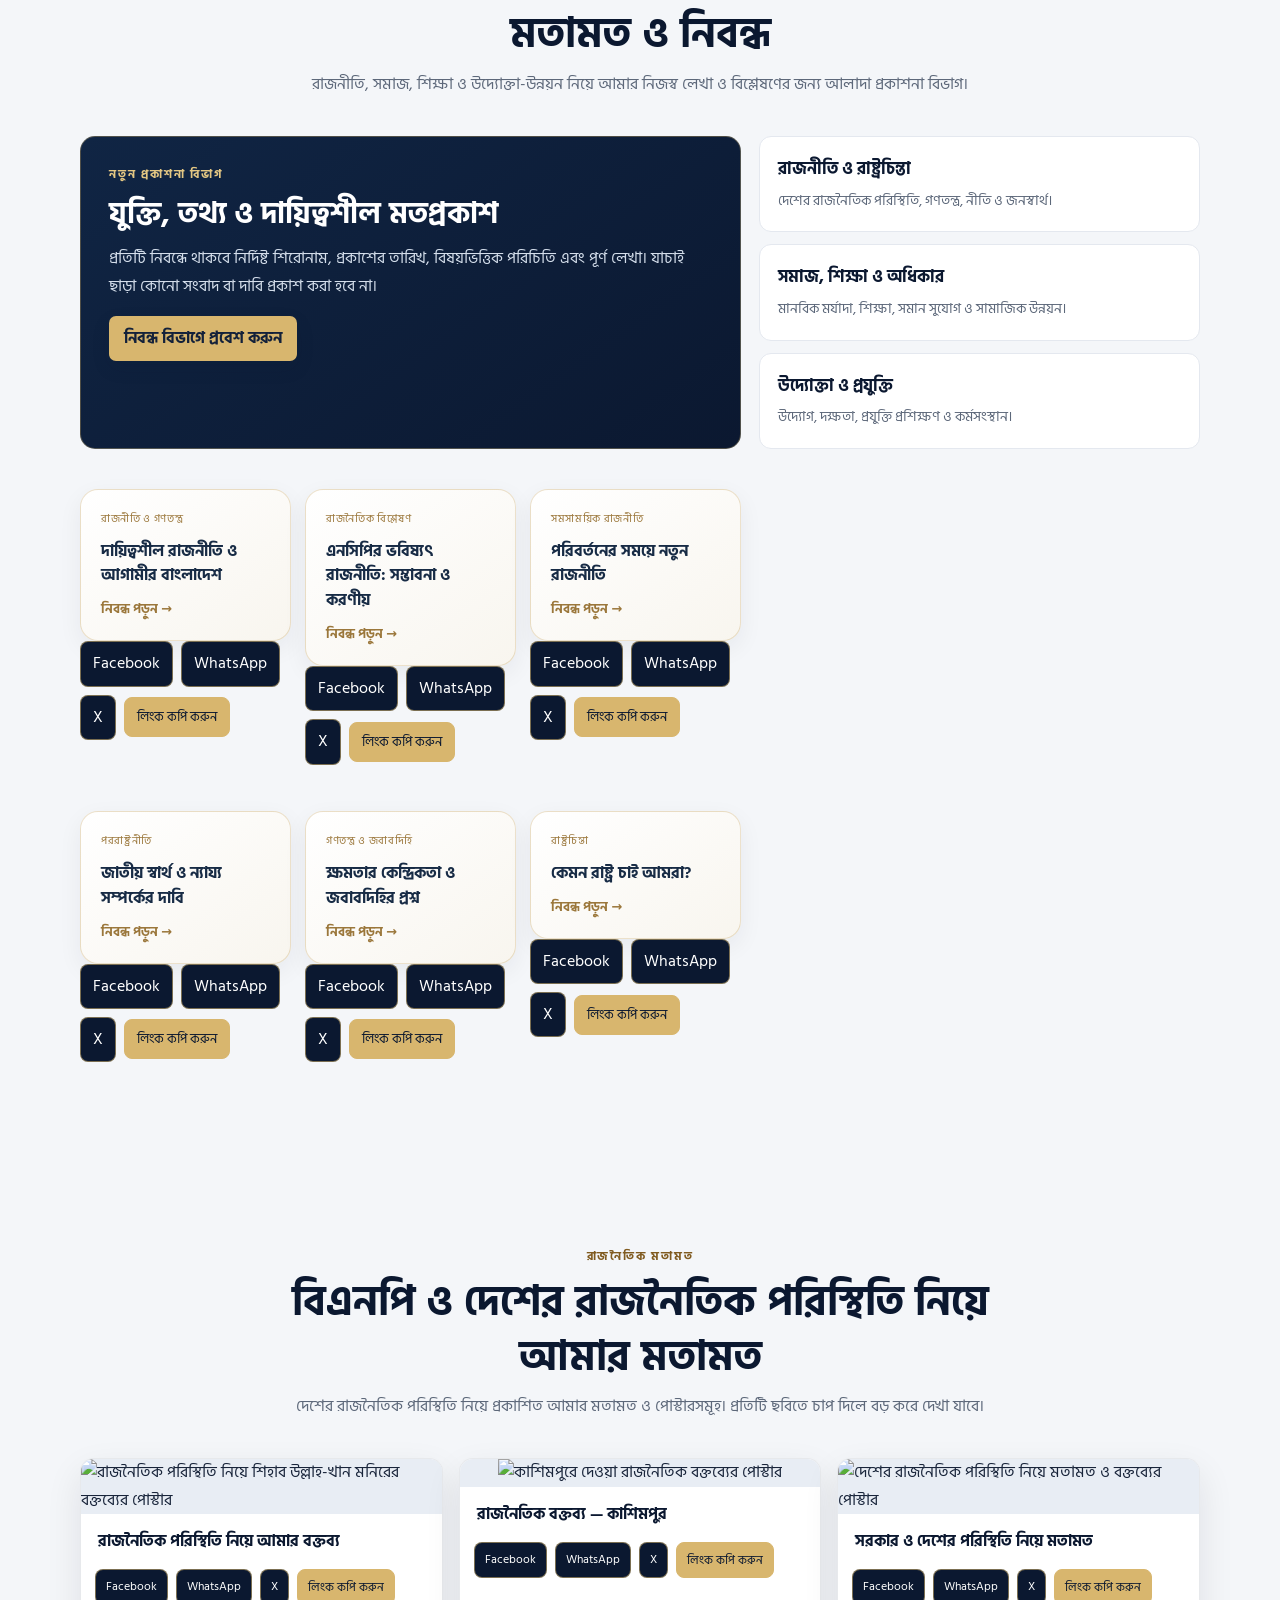
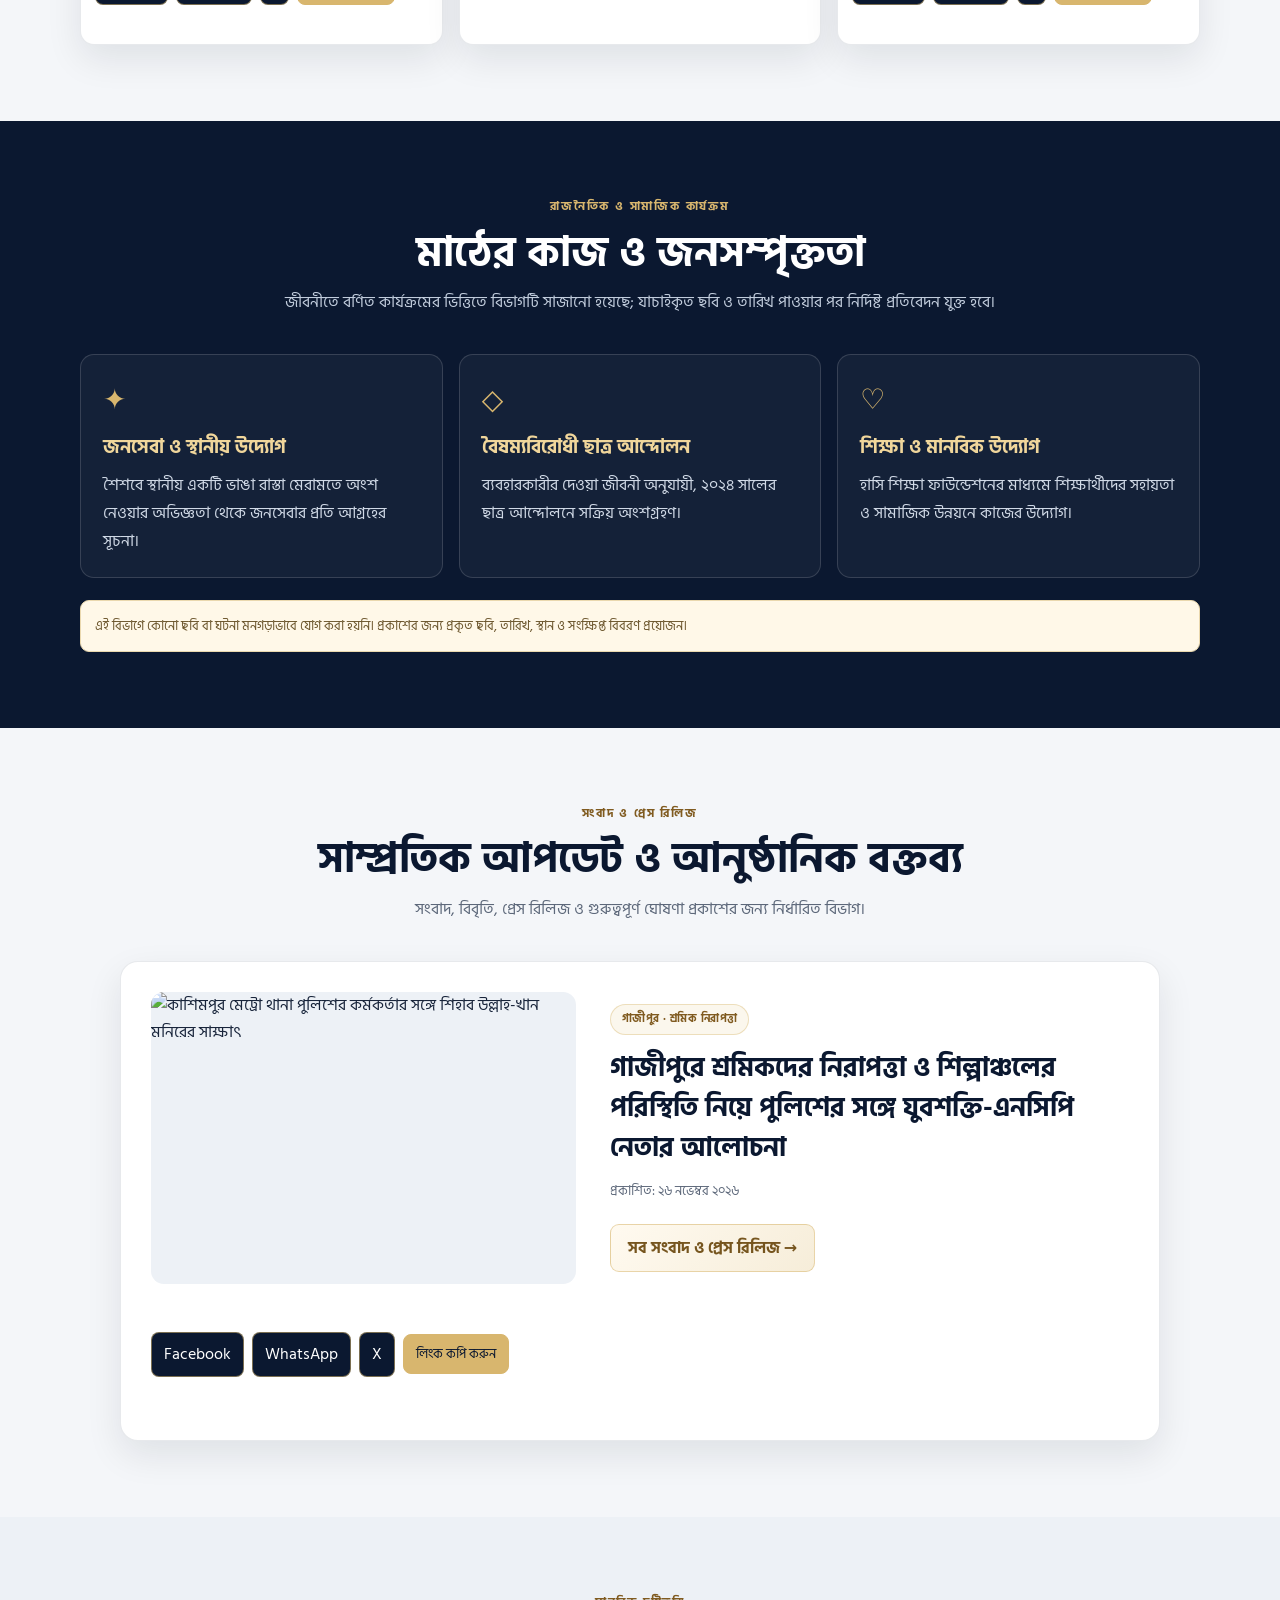
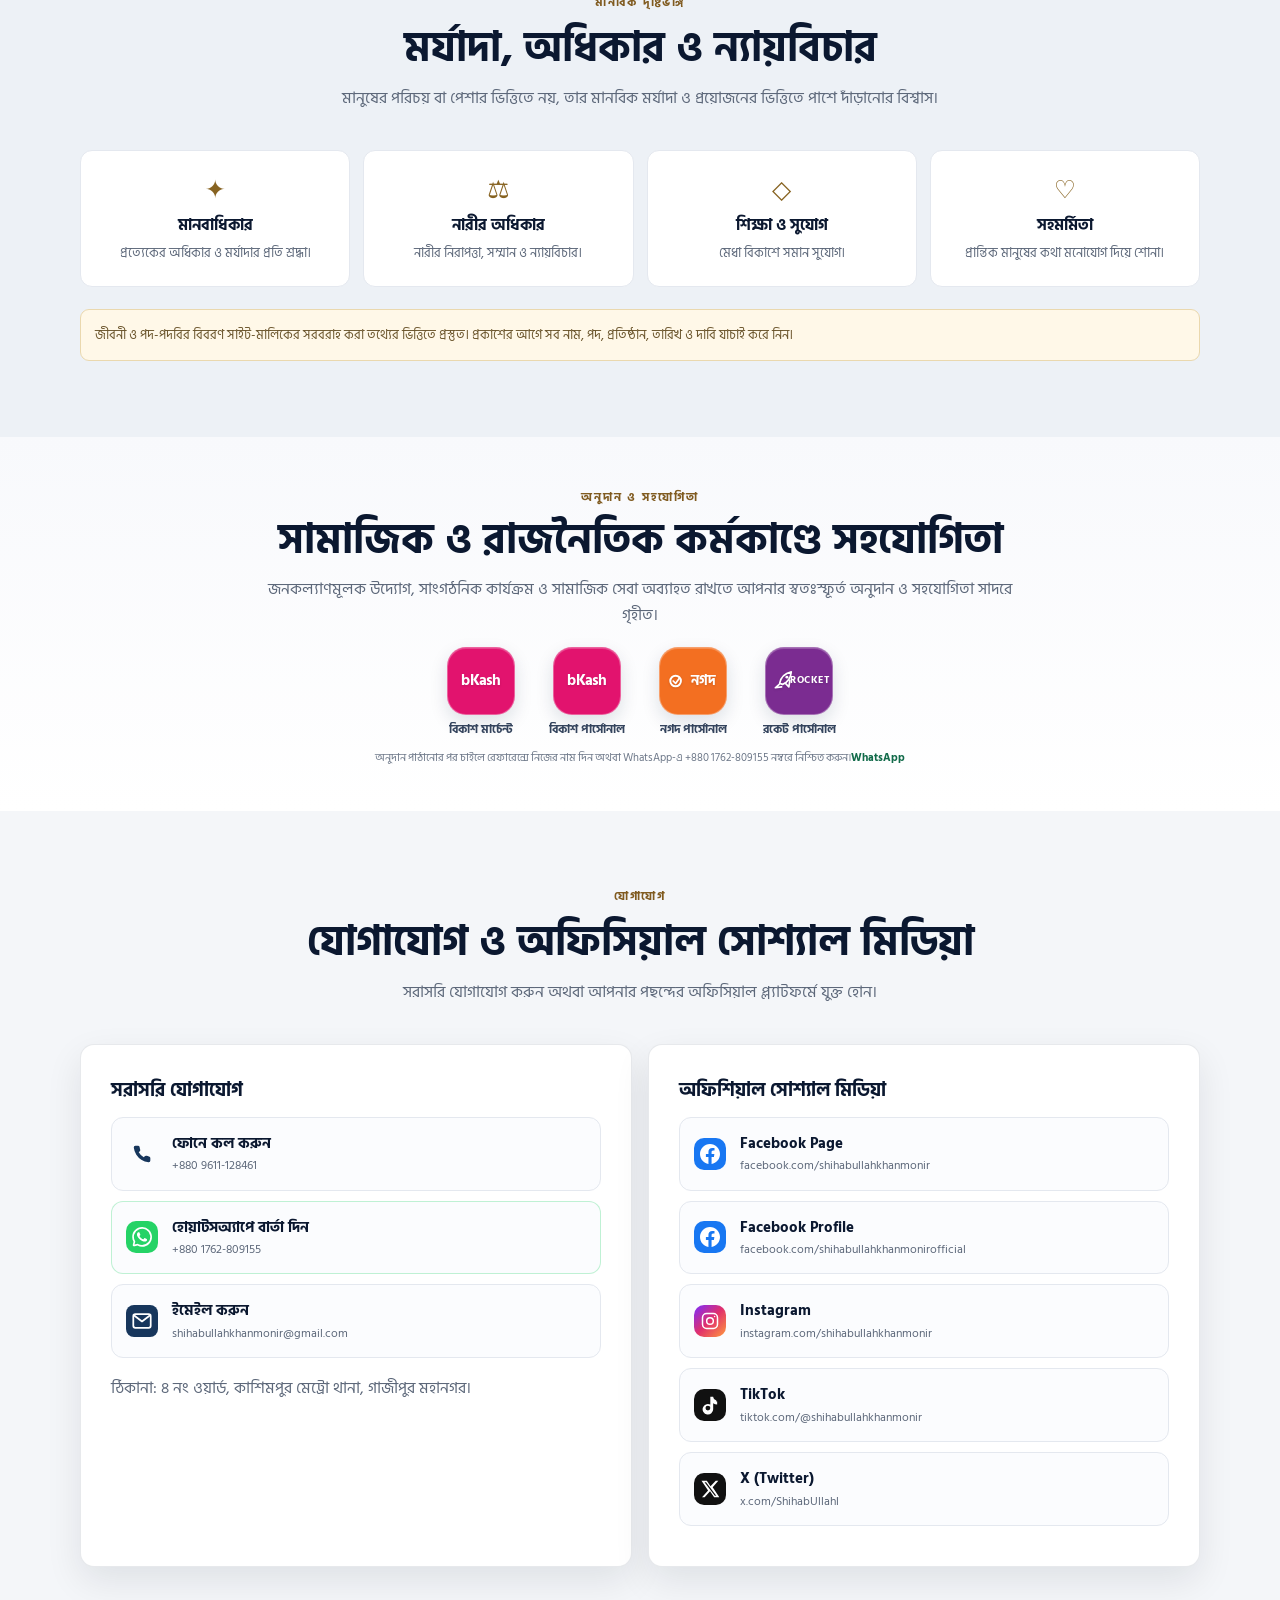
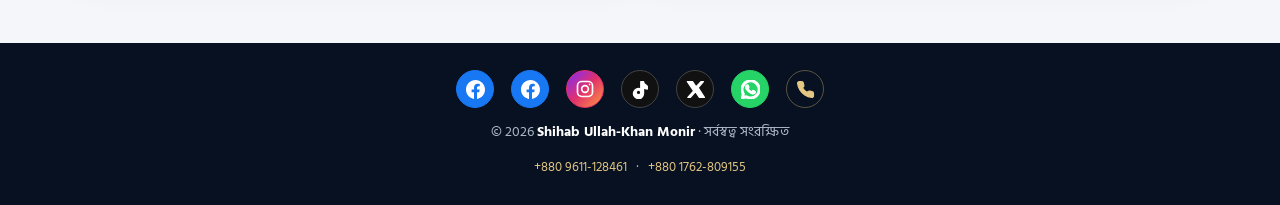
==== commit 1aecc275: "Polish share toolbar layout and large-image social cards" ====
--- a/index.html
+++ b/index.html
@@ -392,6 +392,10 @@
 .rtl .share-tools{direction:rtl;justify-content:flex-start}
 @media(max-width:560px){.share-tools{gap:6px}.share-tools a,.share-tools button{padding:8px 10px;font-size:12px}.galleryItem .share-tools{padding:0 10px 12px}}
 
+
+.home-article-item{display:flex;flex-direction:column;min-width:0}.home-article-item>.share-tools{margin-top:0}
+
+.article-card>.share-tools{grid-column:1/-1;min-width:0}
 </style>
 <meta property="og:image" content="https://i.ibb.co.com/jk6SGzb1/1bab89fd2b944e85a7464611a137924f-1.webp"><meta property="og:image:alt" content="Shihab Ullah-Khan Monir"><meta name="twitter:card" content="summary_large_image"><meta name="twitter:image" content="https://i.ibb.co.com/jk6SGzb1/1bab89fd2b944e85a7464611a137924f-1.webp">
 <meta property="og:title" content="শিহাব উল্লাহ-খান মনির | Shihab Ullah-Khan Monir — Official Profile">
@@ -682,9 +686,10 @@
     card.append(makeToolbar(title,target.href,"article"));
   });
   document.querySelectorAll(".home-article-card").forEach(card=>{
-    if(card.nextElementSibling?.classList.contains("share-tools"))return;
+    if(card.parentElement.classList.contains("home-article-item"))return;
     const title=card.querySelector("strong")?.textContent?.trim()||card.textContent.trim()||pageTitle;
-    card.insertAdjacentElement("afterend",makeToolbar(title,card.href,"article"));
+    const wrapper=document.createElement("div");wrapper.className="home-article-item";
+    card.parentNode.insertBefore(wrapper,card);wrapper.append(card,makeToolbar(title,card.href,"article"));
   });
   document.querySelectorAll("article.article,.article").forEach(article=>{
     if(article.querySelector(".share-tools"))return;
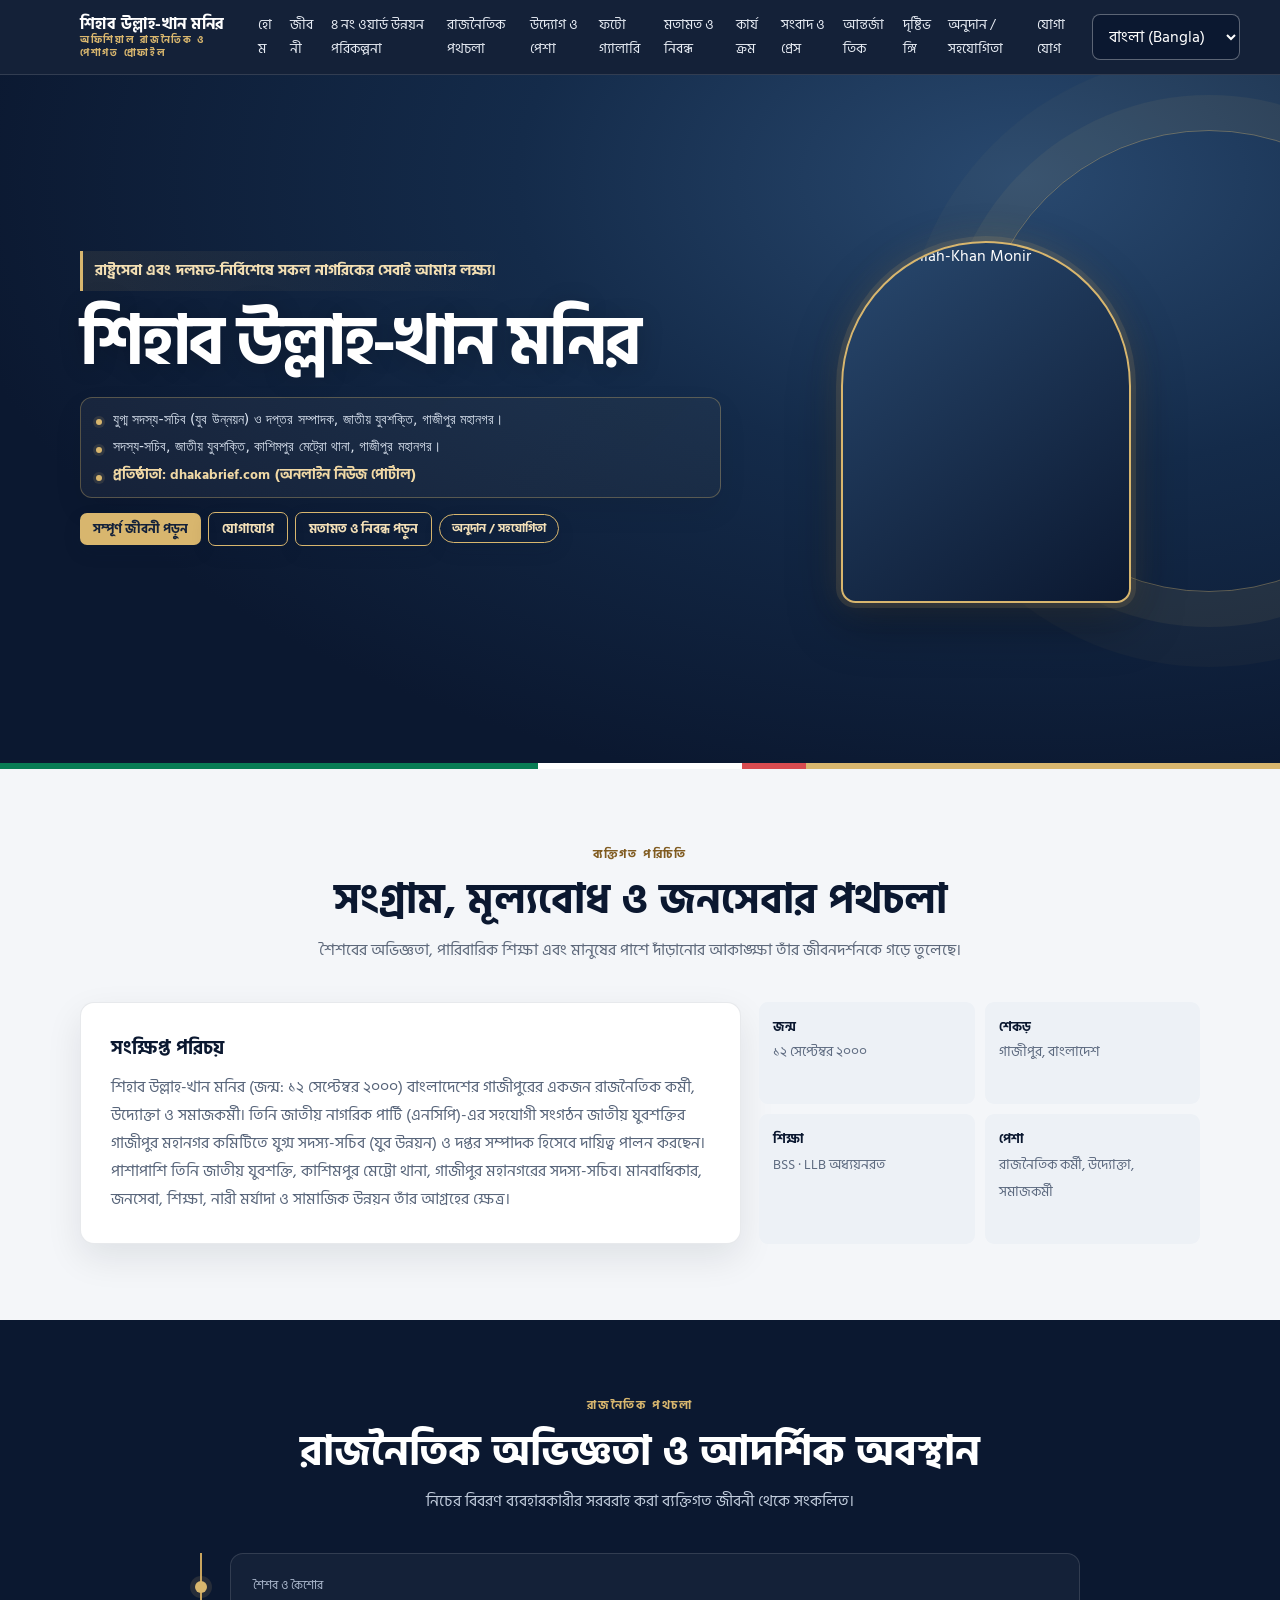
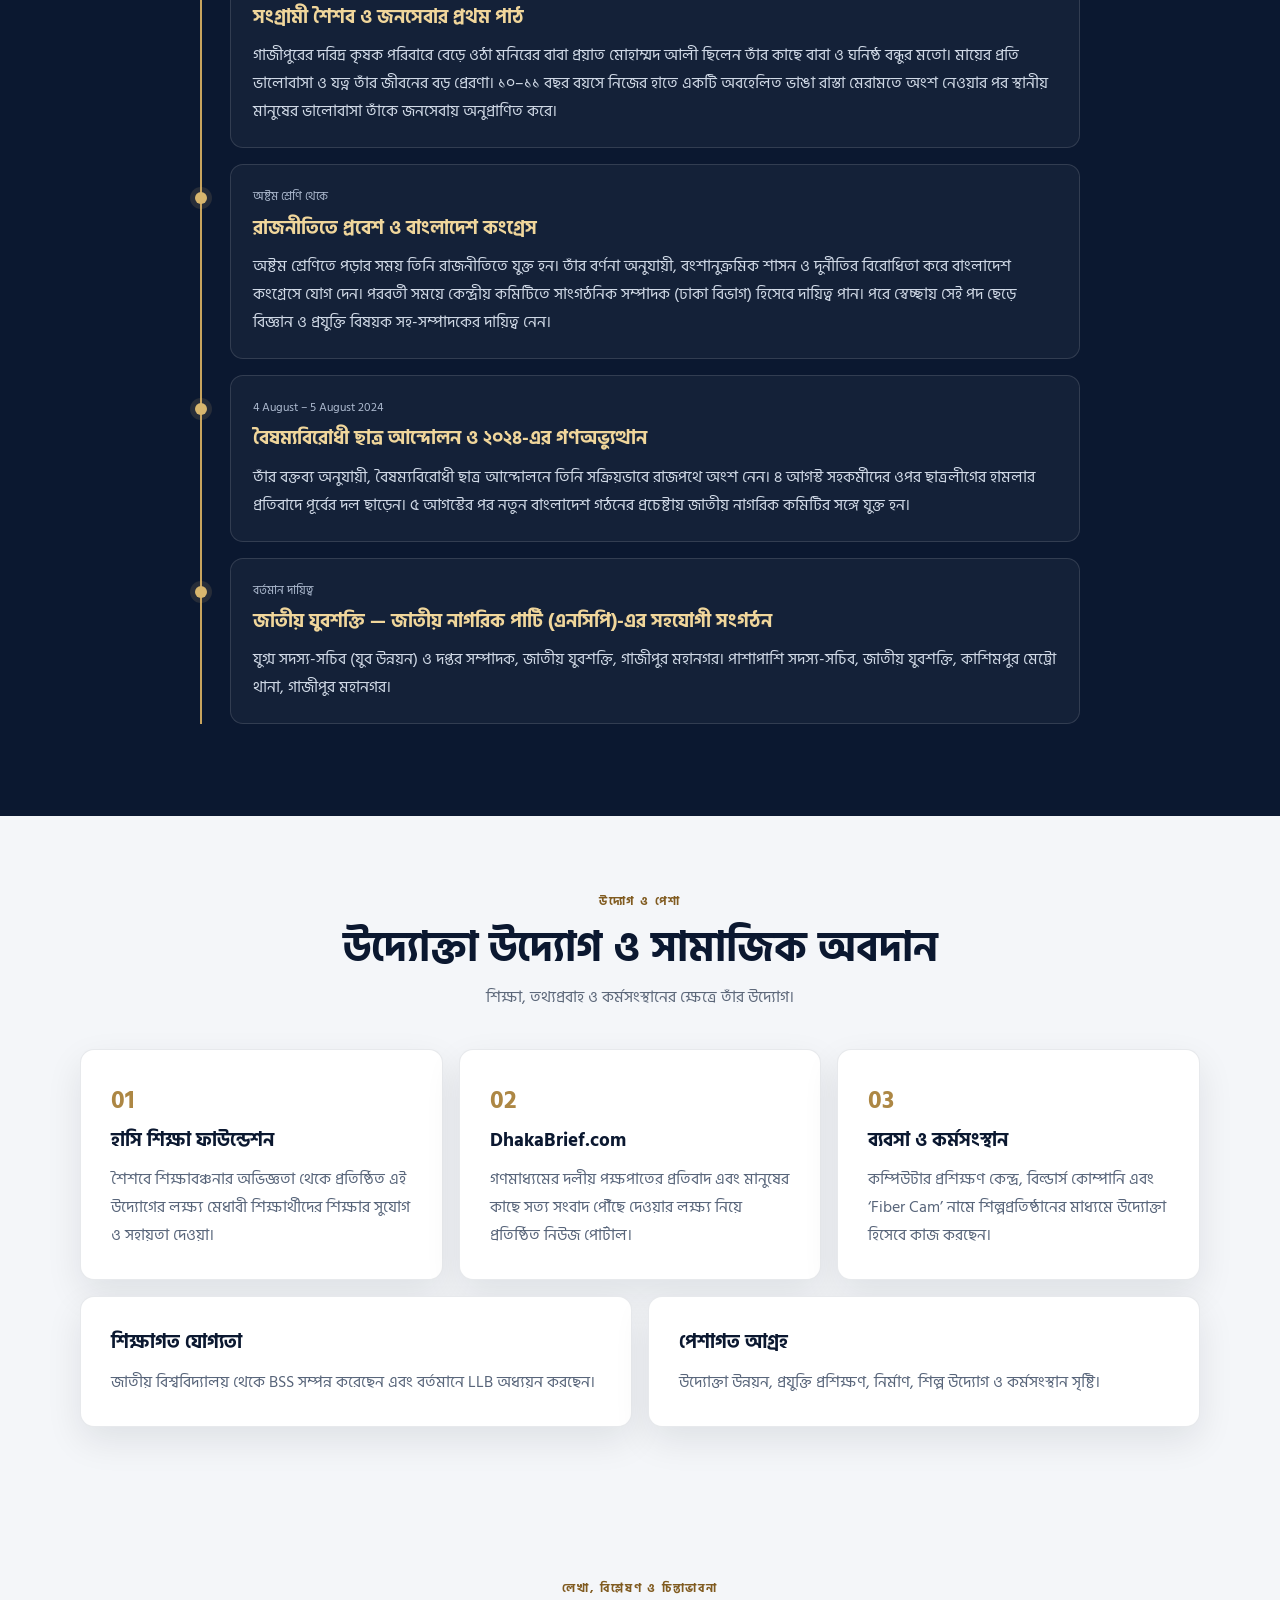
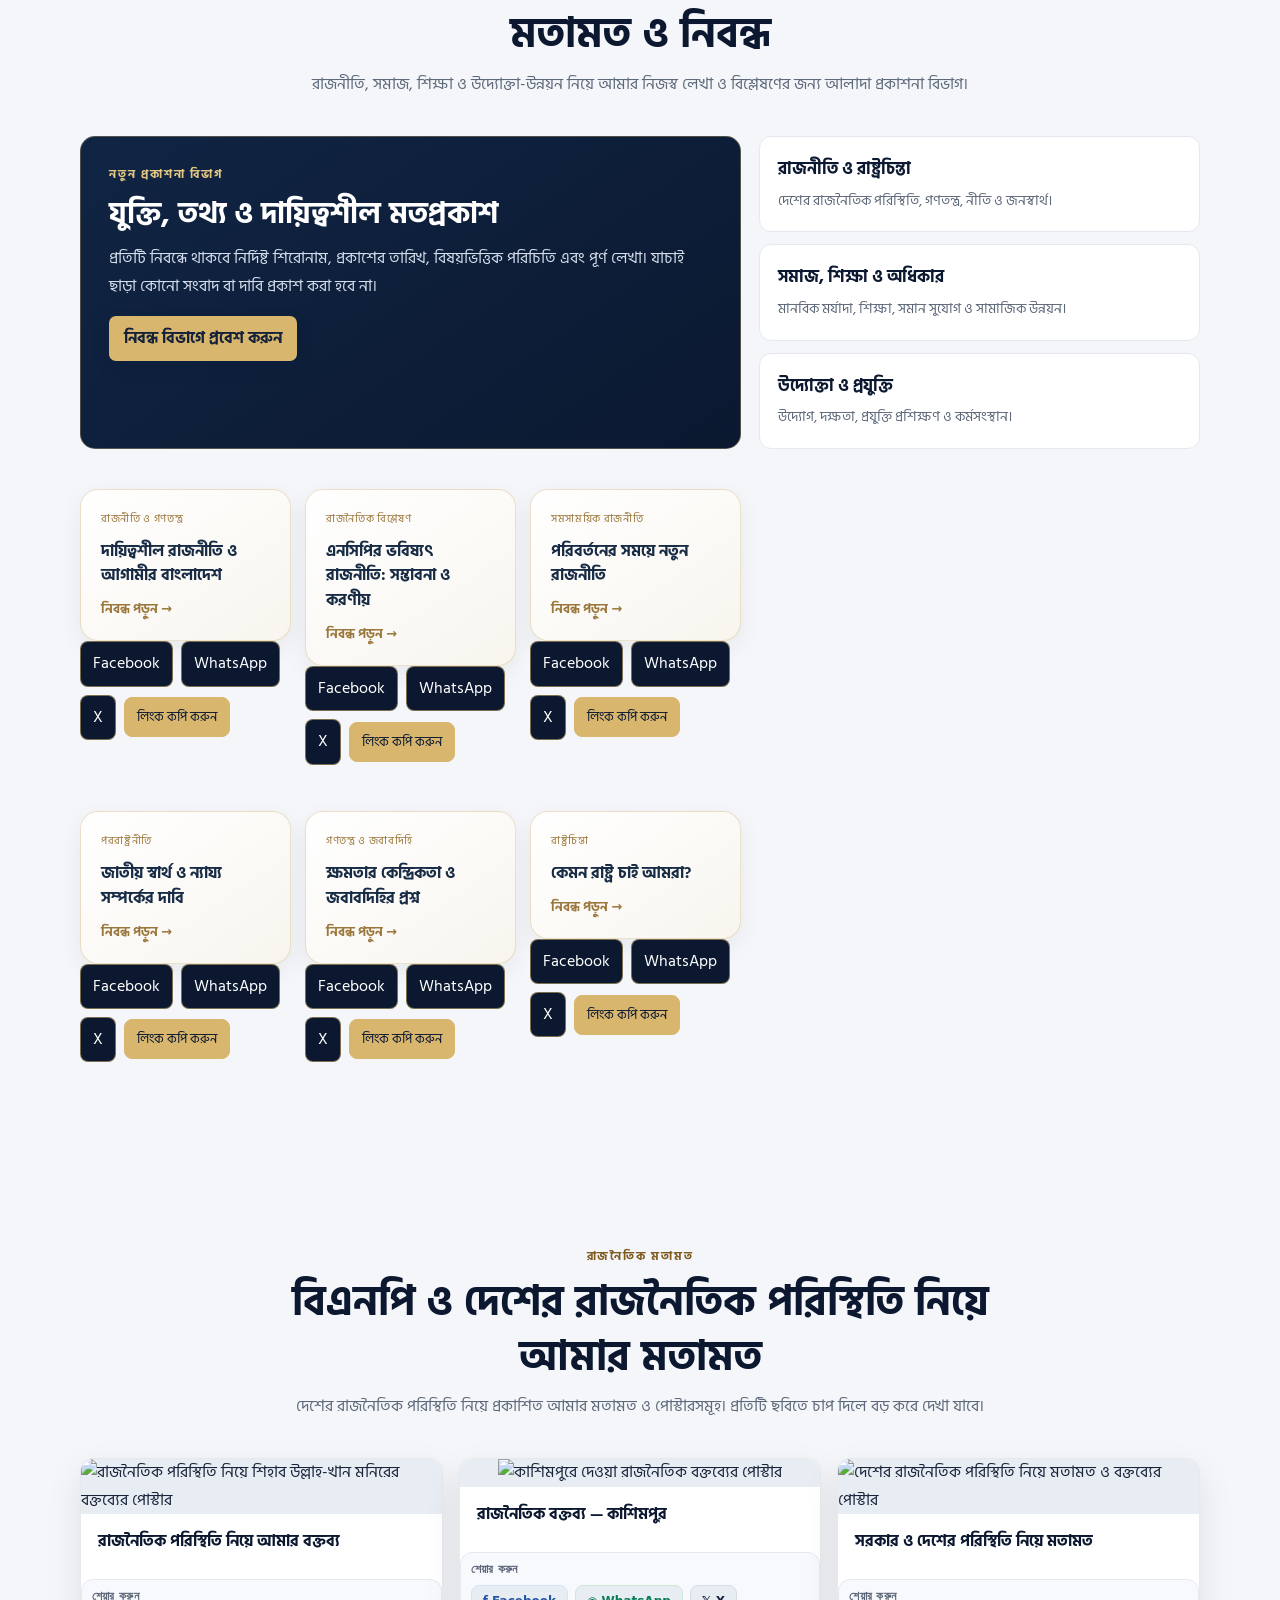
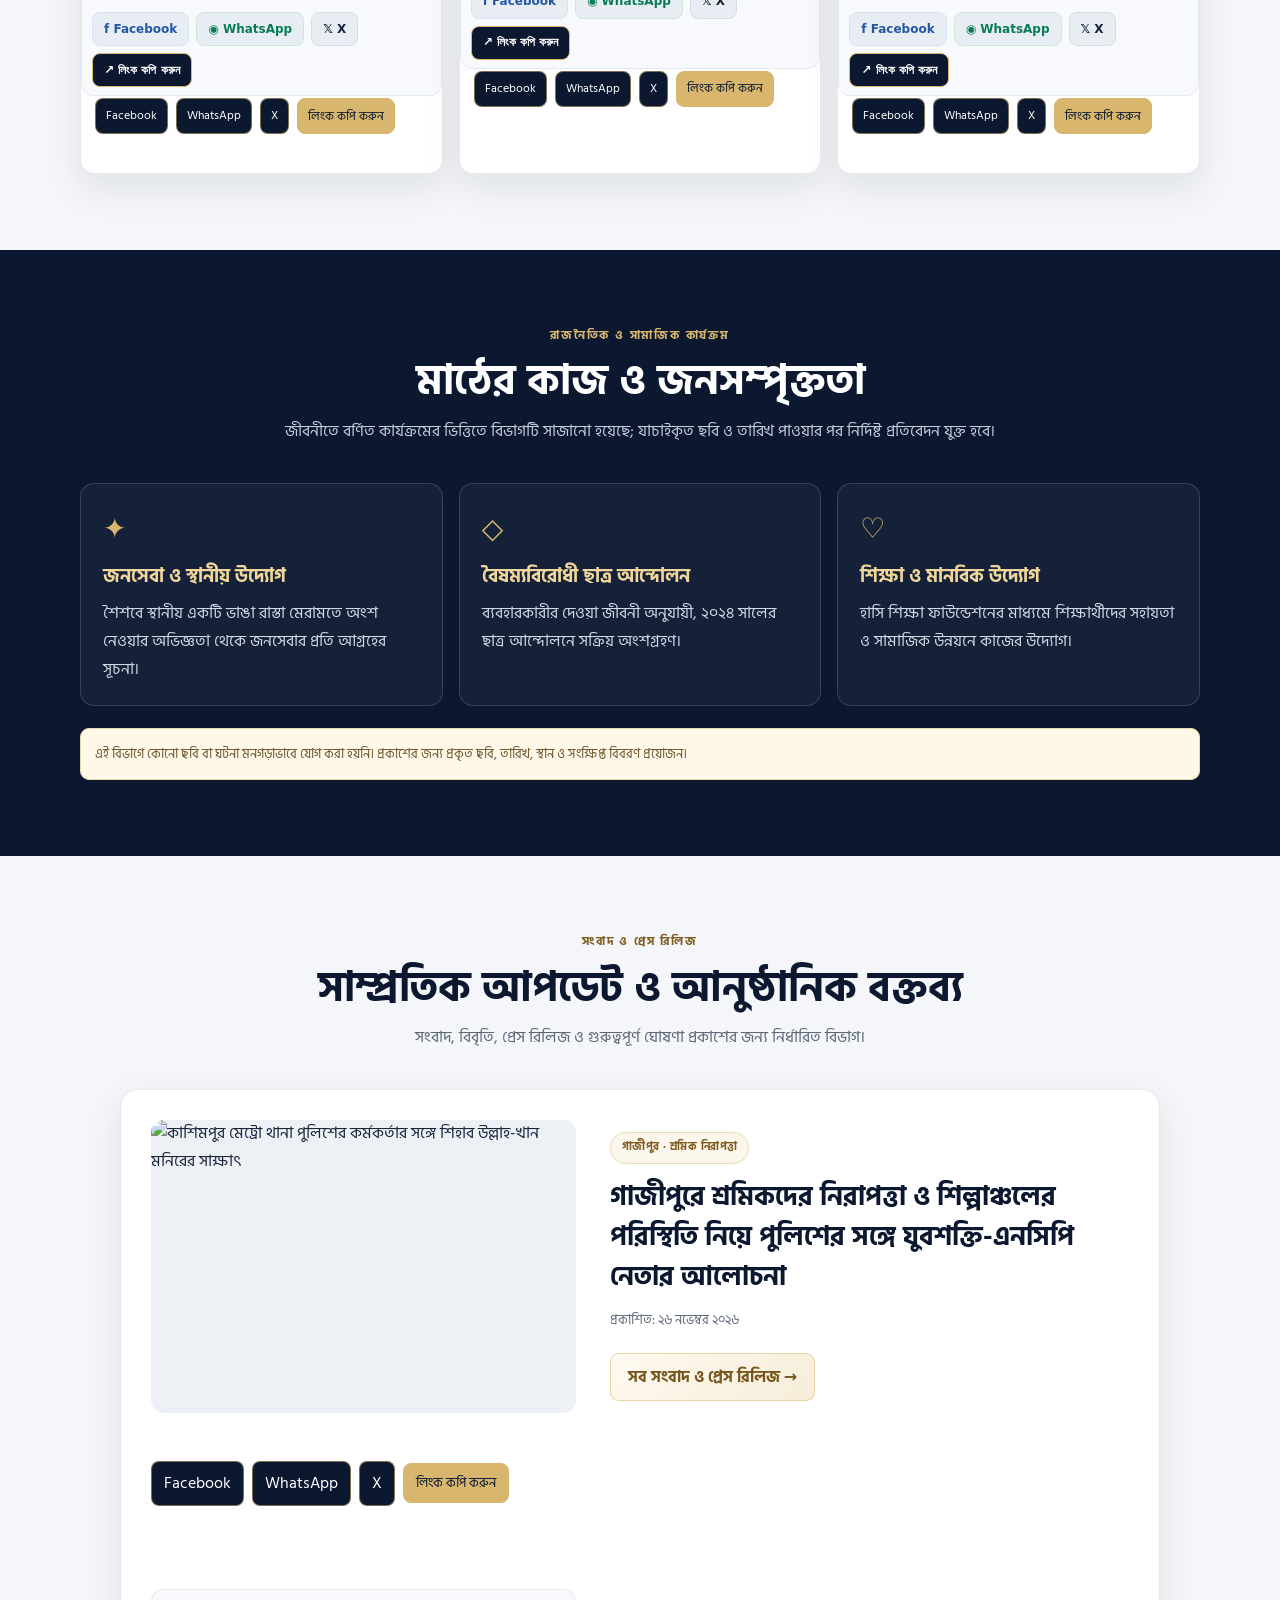
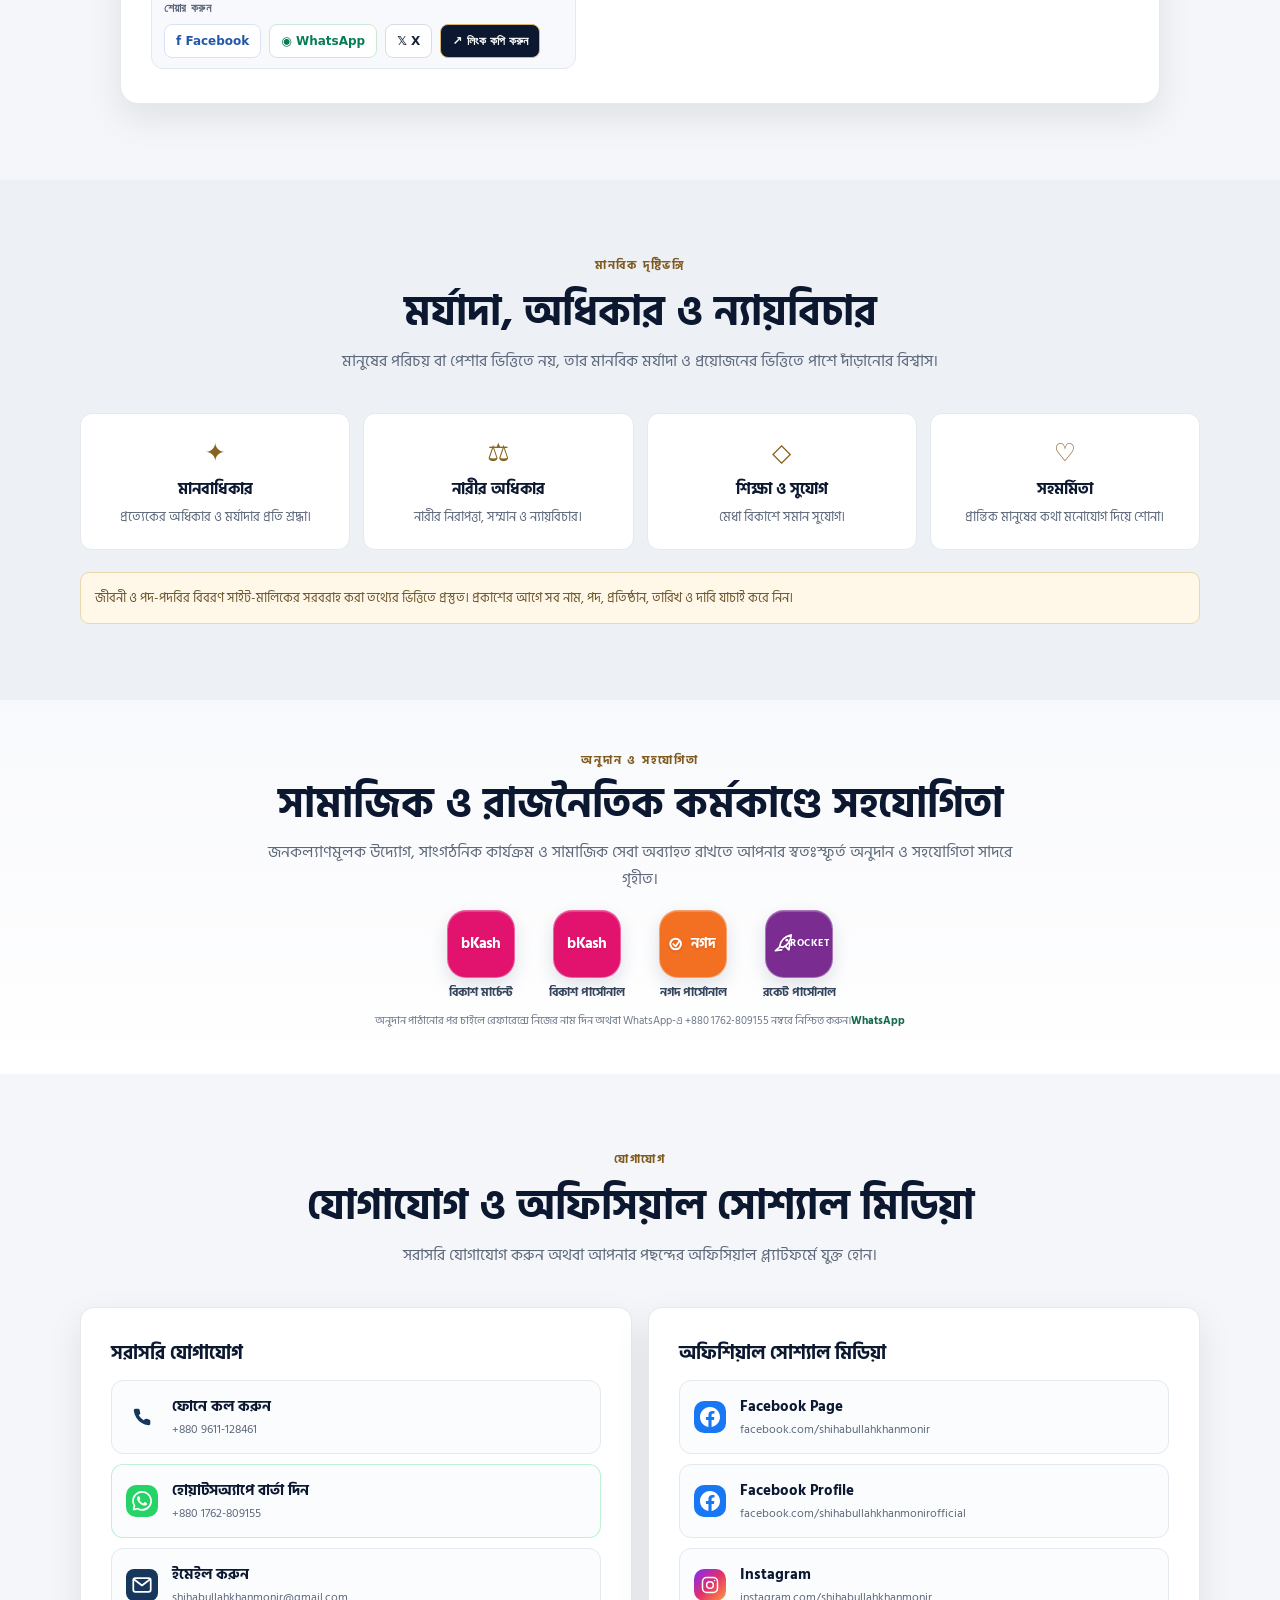
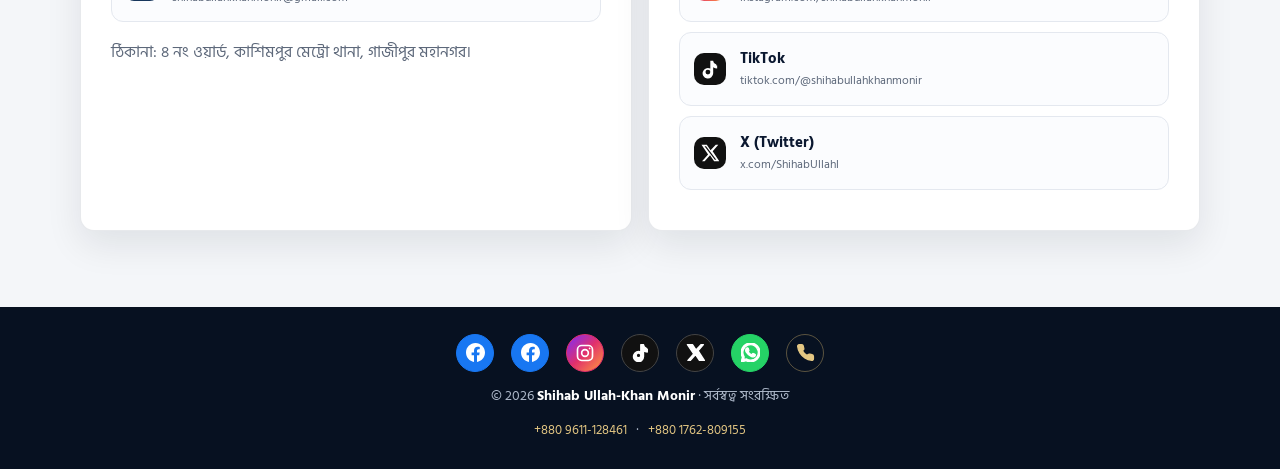
==== commit e61a026e: "Add social sharing and improve share preview metadata" ====
--- a/index.html
+++ b/index.html
@@ -398,15 +398,16 @@
 .article-card>.share-tools{grid-column:1/-1;min-width:0}
 </style>
 <meta property="og:image" content="https://i.ibb.co.com/jk6SGzb1/1bab89fd2b944e85a7464611a137924f-1.webp"><meta property="og:image:alt" content="Shihab Ullah-Khan Monir"><meta name="twitter:card" content="summary_large_image"><meta name="twitter:image" content="https://i.ibb.co.com/jk6SGzb1/1bab89fd2b944e85a7464611a137924f-1.webp">
-<meta property="og:title" content="শিহাব উল্লাহ-খান মনির | Shihab Ullah-Khan Monir — Official Profile">
-<meta property="og:description" content="শিহাব উল্লাহ-খান মনির (Shihab Ullah-Khan Monir)-এর অফিসিয়াল ওয়েবসাইট। জীবনী, রাজনৈতিক ও পেশাগত পরিচিতি, উদ্যোগ, মতামত ও যোগাযোগ।">
-<meta property="og:image" content="https://i.ibb.co.com/jk6SGzb1/1bab89fd2b944e85a7464611a137924f-1.webp">
-<meta property="og:url" content="https://shihabullahkhanmonir.xyz/">
-<meta name="twitter:card" content="summary_large_image">
-<meta name="twitter:title" content="শিহাব উল্লাহ-খান মনির | Shihab Ullah-Khan Monir — Official Profile">
-<meta name="twitter:description" content="শিহাব উল্লাহ-খান মনির (Shihab Ullah-Khan Monir)-এর অফিসিয়াল ওয়েবসাইট। জীবনী, রাজনৈতিক ও পেশাগত পরিচিতি, উদ্যোগ, মতামত ও যোগাযোগ।">
-<meta name="twitter:image" content="https://i.ibb.co.com/jk6SGzb1/1bab89fd2b944e85a7464611a137924f-1.webp">
+
+
+
+
+
+
+
+
 <meta property="og:site_name" content="Shihab Ullah-Khan Monir">
+  <link rel="stylesheet" href="/assets/share.css">
 </head>
 <body>
 <header><div class="wrap nav"><a class="brand" href="#home"><span data-bn="শিহাব উল্লাহ-খান মনির" data-ur="شہاب اللہ خان منیر" data-en="SHIHABULLAH KHAN MONIR" data-ar="شهاب الله خان منير">শিহাব উল্লাহ-খান মনির</span><small data-bn="অফিশিয়াল রাজনৈতিক ও পেশাগত প্রোফাইল" data-ur="سرکاری سیاسی اور پیشہ ورانہ پروفائل" data-en="OFFICIAL POLITICAL & PROFESSIONAL PROFILE" data-ar="الملف السياسي والمهني الرسمي">অফিশিয়াল রাজনৈতিক ও পেশাগত প্রোফাইল</small></a>
@@ -714,5 +715,6 @@
 })();
 
 </script>
+  <script src="/assets/share.js" defer></script>
 </body>
 </html>
--- a/assets/share.css
+++ b/assets/share.css
@@ -0,0 +1,18 @@
+/* Social sharing controls — navy and gold site theme */
+.shareBar{display:flex;flex-wrap:wrap;align-items:center;gap:8px;margin:16px 0 4px;padding:10px 12px;border:1px solid #e4e8ef;border-radius:12px;background:#f8f9fc;direction:ltr}
+.shareBar[data-share-kind="media"]{margin:10px 0 2px;padding:8px 10px;gap:7px}
+.shareLabel{flex:0 0 100%;color:#5d687a;font:600 12px/1.4 system-ui,-apple-system,sans-serif;letter-spacing:.02em}
+.shareAction{appearance:none;-webkit-appearance:none;display:inline-flex;align-items:center;justify-content:center;gap:6px;min-height:34px;padding:7px 11px;border:1px solid #dce2eb;border-radius:8px;background:#fff;color:#142b4a;font:600 12px/1.2 system-ui,-apple-system,sans-serif;text-decoration:none;cursor:pointer;transition:background .16s ease,border-color .16s ease,transform .16s ease}
+.shareAction:hover{background:#fff8e8;border-color:#d8b66e;transform:translateY(-1px)}
+.shareAction:focus-visible{outline:3px solid #d8b66e;outline-offset:2px}
+.shareAction.facebook{border-color:#d8e2f5;color:#2456a6}
+.shareAction.whatsapp{border-color:#cce9d7;color:#087c54}
+.shareAction.xshare{border-color:#d8dde5;color:#18243a}
+.shareAction.copy{border-color:#d8b66e;background:#0b1830;color:#fff}
+.shareAction.native{border-color:#d8b66e;color:#805b20}
+.shareToast{position:fixed;z-index:9999;left:50%;bottom:24px;transform:translate(-50%,12px);max-width:min(90vw,420px);padding:11px 16px;border:1px solid #d8b66e;border-radius:10px;background:#0b1830;color:#fff;box-shadow:0 10px 30px #07112135;font:600 13px/1.45 system-ui,-apple-system,sans-serif;text-align:center;opacity:0;visibility:hidden;transition:opacity .18s ease,transform .18s ease,visibility .18s ease}
+.shareToast.is-visible{opacity:1;visibility:visible;transform:translate(-50%,0)}
+.galleryItem .shareBar{width:100%}
+.rtl .shareBar{direction:ltr;text-align:left}
+@media(max-width:560px){.shareBar{gap:7px;padding:9px}.shareAction{flex:1 1 auto;min-height:36px;padding:8px 9px;font-size:11px}.shareLabel{font-size:11px}}
+@media(prefers-reduced-motion:reduce){.shareAction,.shareToast{transition:none}}
